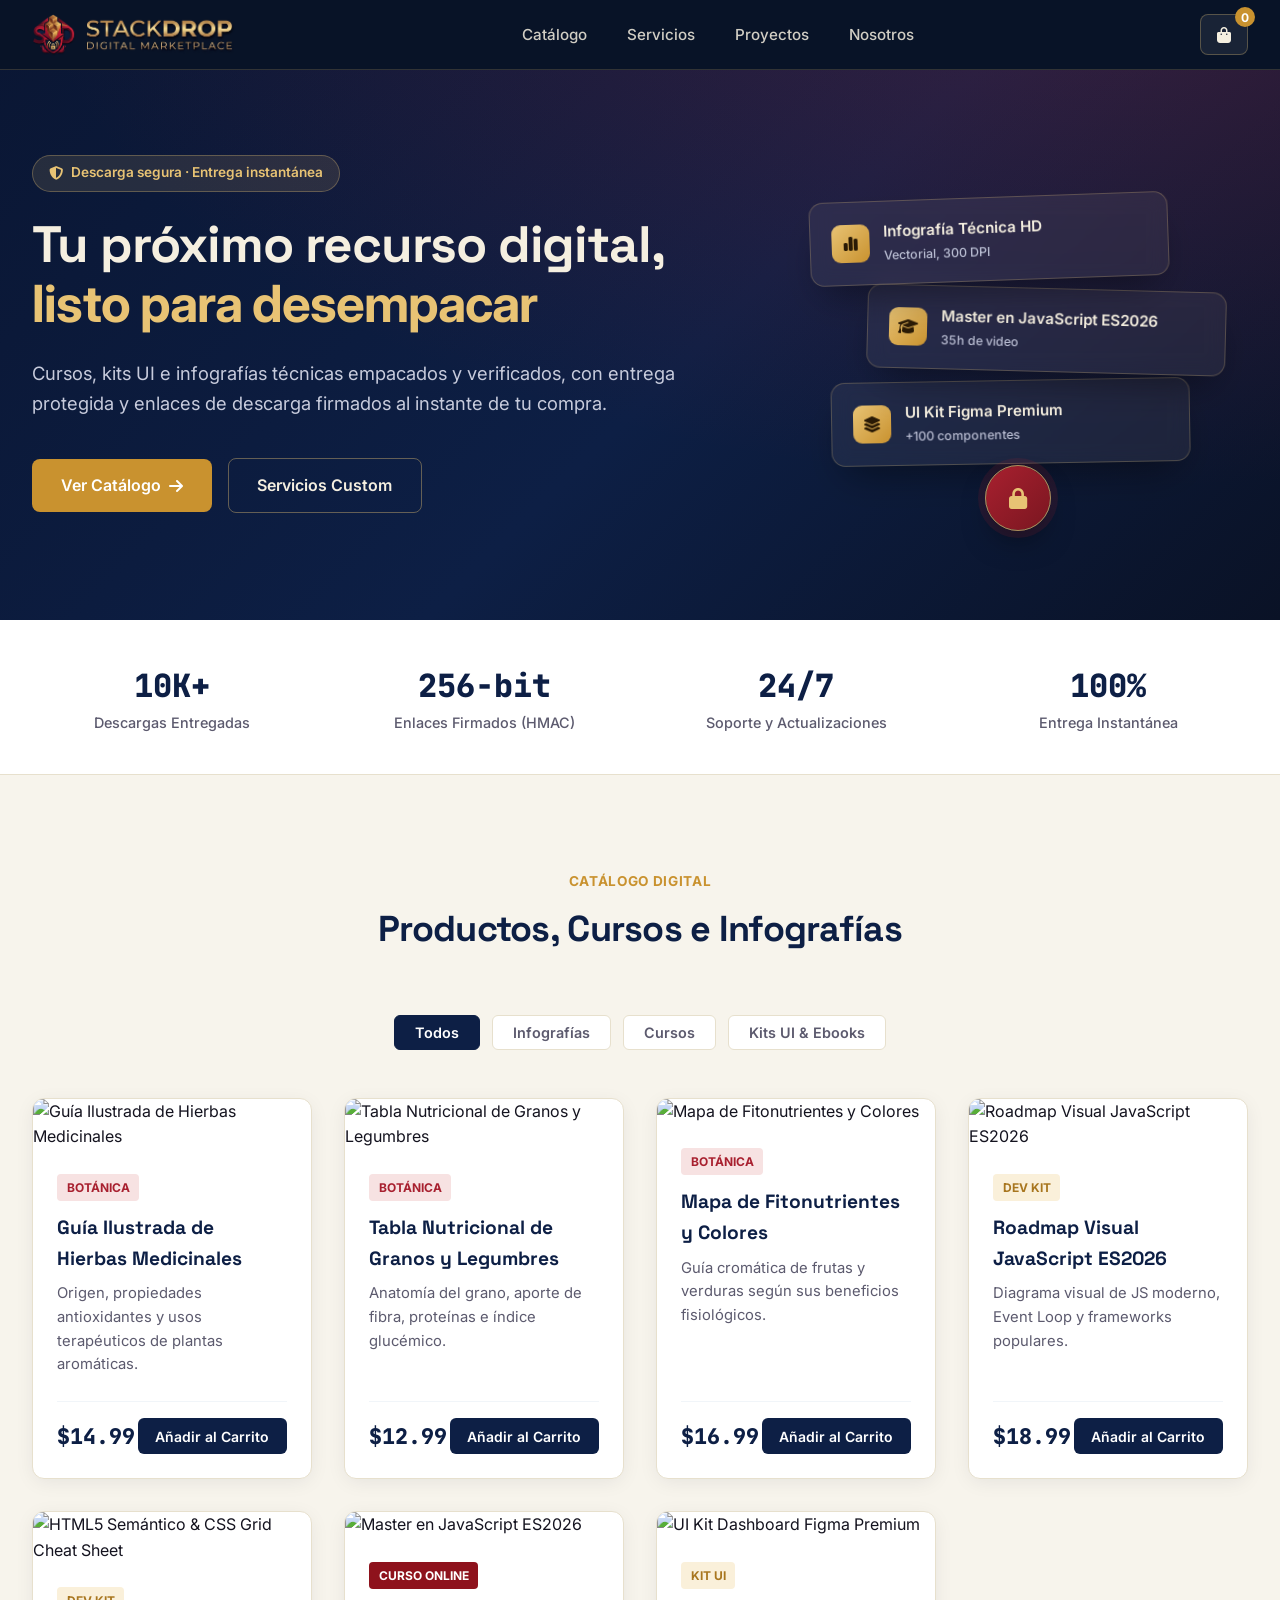
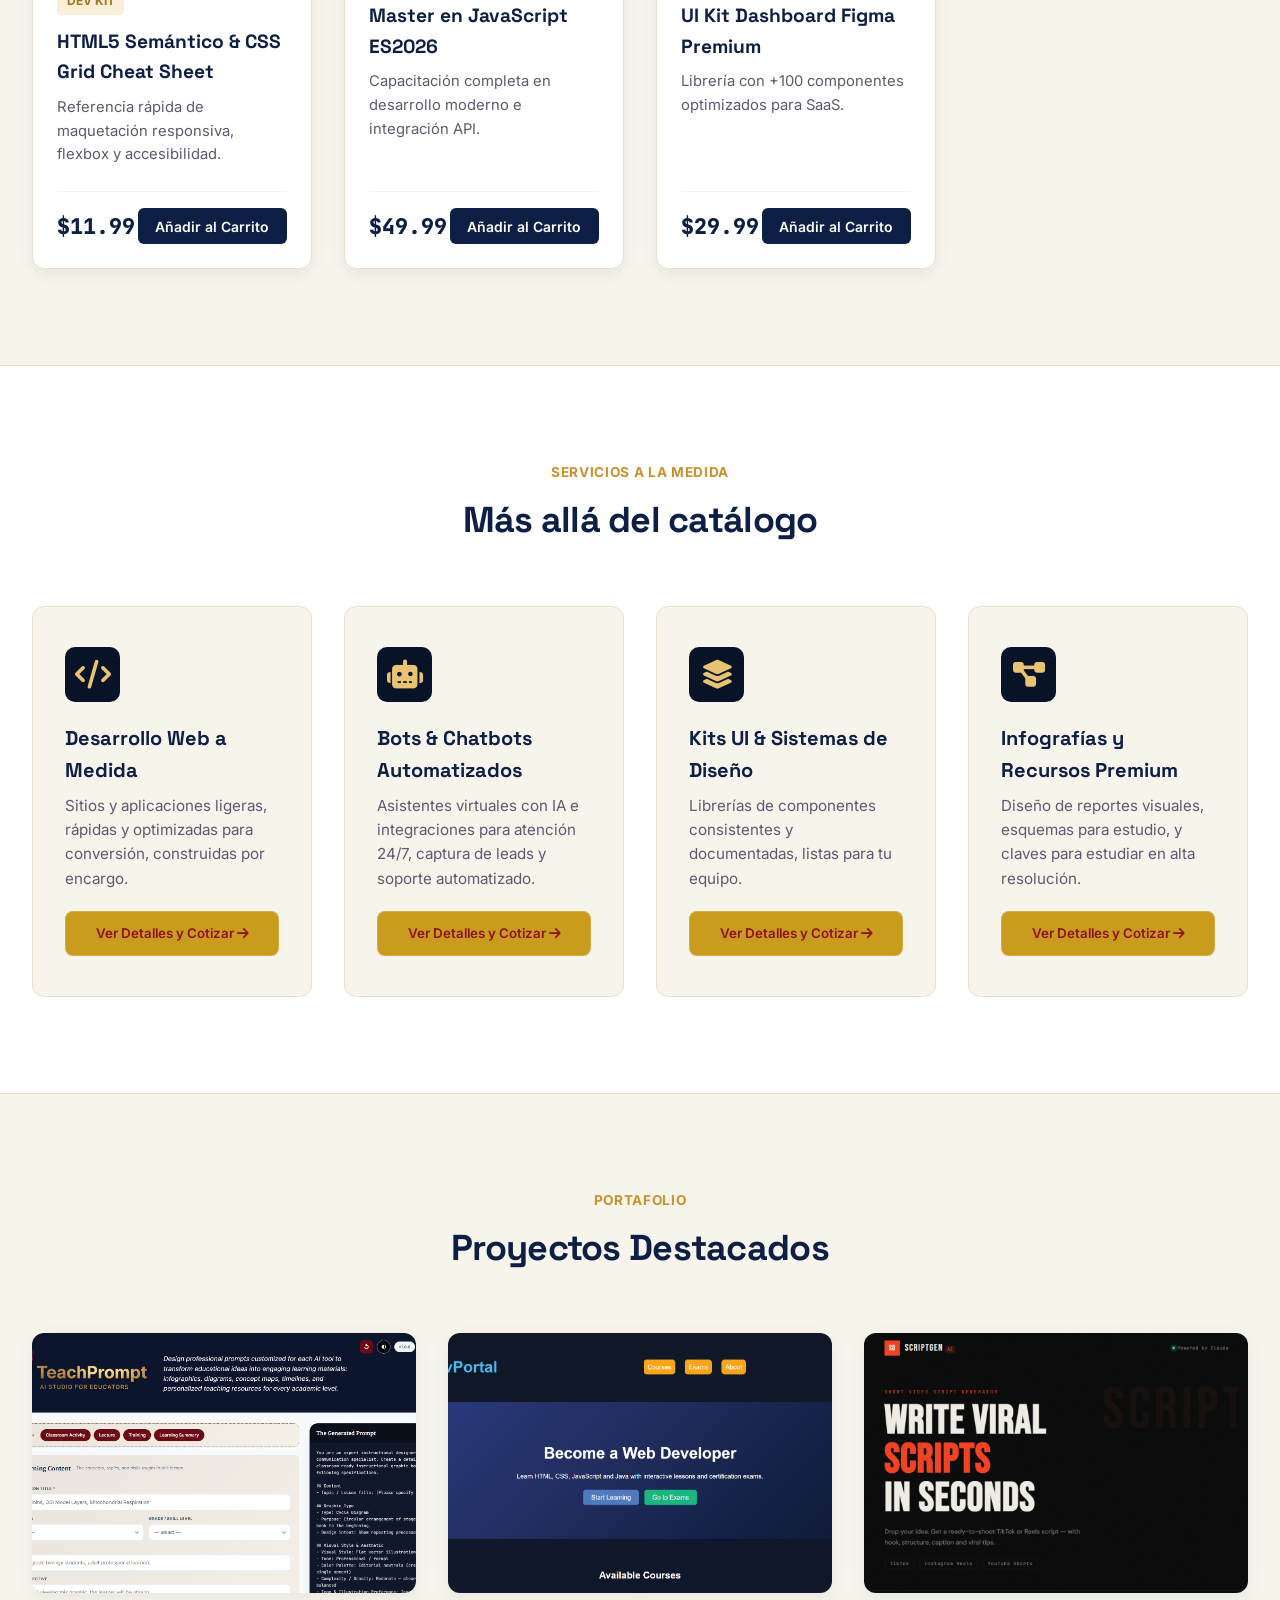
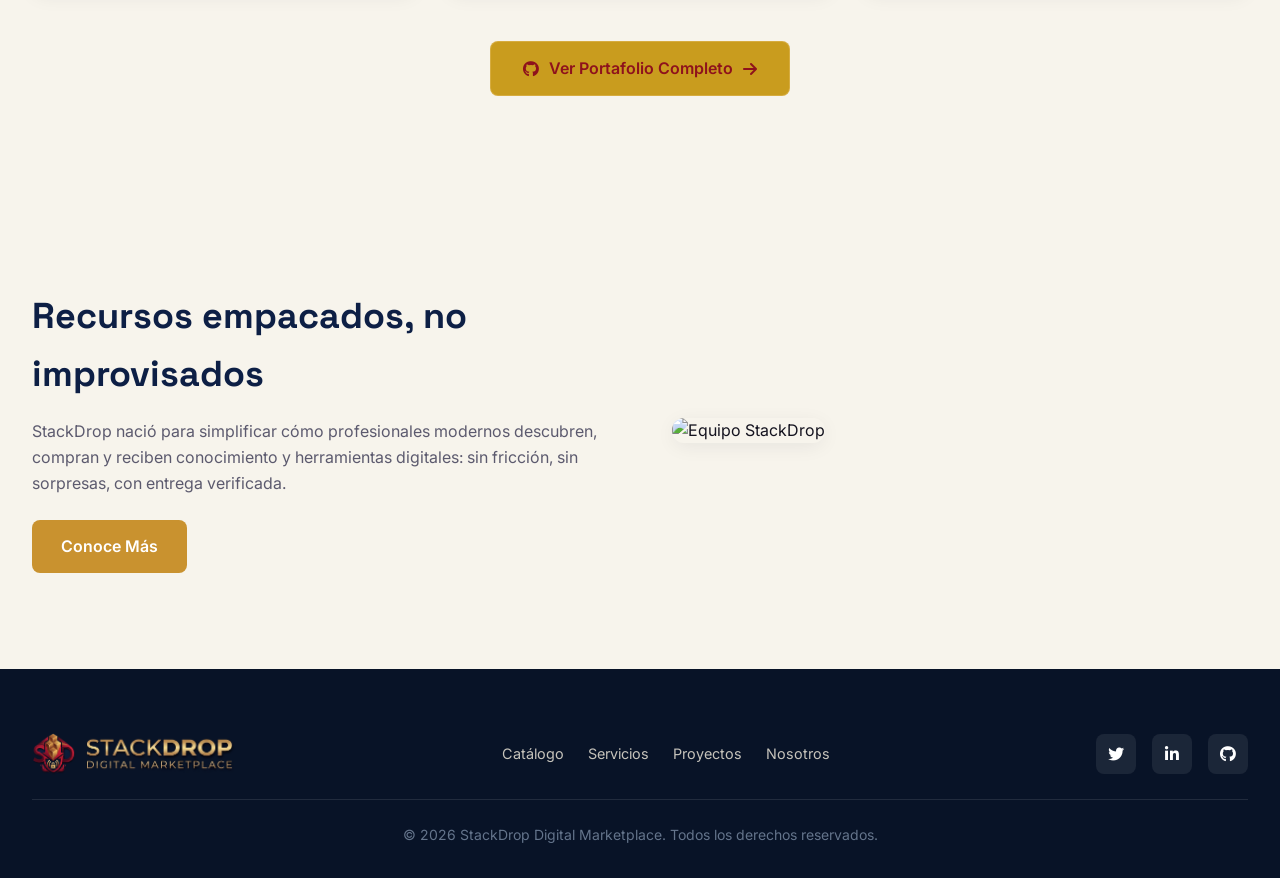
==== index.html @ b4cb1cd2 "Add files via upload" ====
<!DOCTYPE html>
<html lang="es">
<head>
    <meta charset="UTF-8">
    <meta name="viewport" content="width=device-width, initial-scale=1.0">
    <title>StackDrop | Marketplace Digital de Cursos, Kits e Infografías</title>
    <!-- Google Fonts & FontAwesome -->
    <link href="https://fonts.googleapis.com/css2?family=Space+Grotesk:wght@500;600;700&family=Inter:wght@300;400;500;600;700;800&family=JetBrains+Mono:wght@500;600;700&display=swap" rel="stylesheet">
    <link rel="stylesheet" href="https://cdnjs.cloudflare.com/ajax/libs/font-awesome/6.4.0/css/all.min.css">
    <style>
        :root {
            --bg-main: #f7f4ec;
            --bg-dark: #0a1633;
            --navy-deep: #0d1f45;
            --primary: #c9922f;
            --primary-hover: #a8761f;
            --gold-light: #e8c374;
            --accent: #a8202f;
            --accent-deep: #7a1620;
            --text-dark: #14131f;
            --text-muted: #5c5a6e;
            --text-light: #f5efe0;
            --border-color: #e7e0cd;
            --card-shadow: 0 4px 20px -2px rgba(10, 22, 51, 0.08);
            --card-shadow-hover: 0 12px 30px -4px rgba(201, 146, 47, 0.22);
            --font-display: 'Space Grotesk', sans-serif;
            --font-mono: 'JetBrains Mono', monospace;
        }

        * {
            margin: 0;
            padding: 0;
            box-sizing: border-box;
            font-family: 'Inter', sans-serif;
            scroll-behavior: smooth;
        }

        h1, h2, h3, .logo, .card-title, .modal-title {
            font-family: var(--font-display);
        }

        .price, .modal-price, .specs-table, .metric-number {
            font-family: var(--font-mono);
        }

        body {
            background-color: var(--bg-main);
            color: var(--text-dark);
            line-height: 1.6;
        }

        /* --- Header & Navigation --- */
        header {
            position: fixed;
            top: 0;
            width: 100%;
            z-index: 1000;
            background: #081327;
            backdrop-filter: blur(10px);
            border-bottom: 1px solid rgba(232, 195, 116, 0.18);
        }

        nav {
            max-width: 1280px;
            margin: 0 auto;
            display: flex;
            justify-content: space-between;
            align-items: center;
            padding: 0.85rem 2rem;
            position: relative;
        }

        .logo {
            display: flex;
            align-items: center;
            gap: 0.6rem;
            color: var(--text-light);
            font-weight: 700;
            font-size: 1.15rem;
        }

        .logo img {
            height: 42px;
            width: auto;
            display: block;
        }

        .nav-links {
            display: flex;
            gap: 2.5rem;
            list-style: none;
        }
            
        .nav-links a {
            color: var(--text-light);
            opacity: 0.85;
            text-decoration: none;
            font-weight: 500;
            font-size: 0.95rem;
            transition: all 0.2s;
        }

        .nav-links a:hover {
            color: var(--primary);
            opacity: 1;
        }

        .nav-actions {
            display: flex;
            align-items: center;
            gap: 1rem;
        }

        .nav-toggle {
            display: none;
            background: none;
            border: none;
            color: var(--text-light);
            font-size: 1.4rem;
            cursor: pointer;
            padding: 0.3rem 0.5rem;
        }

        .cart-icon-btn {
            position: relative;
            background: rgba(255, 255, 255, 0.07);
            border: 1px solid rgba(232, 195, 116, 0.3);
            color: var(--text-light);
            padding: 0.6rem 1rem;
            border-radius: 8px;
            cursor: pointer;
            font-size: 1rem;
            transition: all 0.2s;
        }

        .cart-icon-btn:hover {
            background: rgba(255, 255, 255, 0.14);
        }

        .cart-count {
            position: absolute;
            top: -8px;
            right: -8px;
            background: var(--primary);
            color: white;
            font-size: 0.75rem;
            font-weight: 700;
            border-radius: 50%;
            width: 20px;
            height: 20px;
            display: flex;
            align-items: center;
            justify-content: center;
        }

        /* --- Hero Section --- */
        .hero {
            background: radial-gradient(1100px 550px at 88% -10%, rgba(168, 32, 47, 0.28), transparent),
                        linear-gradient(135deg, #0a1633 0%, #0d1f45 55%, #0a1226 100%);
            color: var(--text-light);
            padding: 9rem 2rem 6rem;
            position: relative;
            overflow: hidden;
        }

        .hero-container {
            max-width: 1280px;
            margin: 0 auto;
            display: grid;
            grid-template-columns: 1.2fr 0.8fr;
            gap: 4rem;
            align-items: center;
        }

        .hero-badge {
            display: inline-flex;
            align-items: center;
            gap: 0.5rem;
            background: rgba(232, 195, 116, 0.12);
            border: 1px solid rgba(232, 195, 116, 0.3);
            color: var(--gold-light);
            padding: 0.4rem 1rem;
            border-radius: 50px;
            font-size: 0.85rem;
            font-weight: 600;
            margin-bottom: 1.5rem;
        }

        .hero h1 {
            font-family: var(--font-display);
            font-size: 3.2rem;
            font-weight: 700;
            line-height: 1.15;
            letter-spacing: -0.02em;
            margin-bottom: 1.5rem;
        }

        .hero h1 span {
            color: var(--gold-light);
        }

        .hero p {
            font-size: 1.15rem;
            color: #c7cbdc;
            margin-bottom: 2.5rem;
        }

        .hero-cta-group {
            display: flex;
            gap: 1rem;
            align-items: center;
            flex-wrap: wrap;
        }

        .btn-primary {
            background: var(--primary);
            color: white;
            padding: 0.85rem 1.8rem;
            border-radius: 8px;
            font-weight: 600;
            text-decoration: none;
            display: inline-flex;
            align-items: center;
            gap: 0.5rem;
            transition: background 0.2s, transform 0.2s;
            border: none;
            cursor: pointer;
        }

        .btn-primary:hover {
            background: var(--primary-hover);
            transform: translateY(-2px);
        }

        .btn-secondary {
            background: transparent;
            color: var(--text-light);
            border: 1px solid rgba(232, 195, 116, 0.4);
            padding: 0.85rem 1.8rem;
            border-radius: 8px;
            font-weight: 600;
            text-decoration: none;
            transition: all 0.2s;
        }

        .btn-secondary:hover {
            background: rgba(232, 195, 116, 0.08);
            border-color: rgba(232, 195, 116, 0.7);
        }

        .hero-preview-card {
            position: relative;
            height: 380px;
        }

        .stack-visual {
            position: relative;
            width: 100%;
            height: 100%;
        }

        .stack-layer {
            position: absolute;
            left: 50%;
            width: 78%;
            display: flex;
            align-items: center;
            gap: 0.9rem;
            padding: 1.1rem 1.3rem;
            border-radius: 14px;
            background: rgba(245, 239, 224, 0.06);
            border: 1px solid rgba(232, 195, 116, 0.25);
            backdrop-filter: blur(10px);
            box-shadow: 0 20px 40px -14px rgba(0, 0, 0, 0.45);
            color: var(--text-light);
            font-weight: 600;
            font-size: 0.95rem;
            animation: floatLayer 5s ease-in-out infinite;
        }

        .stack-layer i {
            width: 38px;
            height: 38px;
            flex-shrink: 0;
            border-radius: 9px;
            display: flex;
            align-items: center;
            justify-content: center;
            font-size: 1rem;
            background: linear-gradient(135deg, var(--gold-light), var(--primary));
            color: #2a1a05;
        }

        .stack-layer .stack-sub {
            display: block;
            font-weight: 500;
            font-size: 0.78rem;
            color: #b9bdd2;
            margin-top: 0.15rem;
        }

        .layer-1 { top: 14%;  transform: translateX(-58%) rotate(-2deg); z-index: 3; animation-delay: 0s; }
        .layer-2 { top: 38%;  transform: translateX(-42%) rotate(1.5deg); z-index: 2; animation-delay: 0.6s; }
        .layer-3 { top: 62%;  transform: translateX(-52%) rotate(-1deg); z-index: 1; animation-delay: 1.2s; }

        @keyframes floatLayer {
            0%, 100% { margin-top: 0; }
            50% { margin-top: -10px; }
        }

        .stack-lock {
            position: absolute;
            bottom: -6px;
            left: 50%;
            transform: translateX(-50%);
            width: 64px;
            height: 64px;
            border-radius: 50%;
            background: linear-gradient(135deg, var(--accent), var(--accent-deep));
            display: flex;
            align-items: center;
            justify-content: center;
            font-size: 1.3rem;
            color: var(--gold-light);
            box-shadow: 0 0 0 8px rgba(168, 32, 47, 0.14), 0 15px 30px -8px rgba(0,0,0,0.5);
            z-index: 4;
        }

        .stack-lock::before, .stack-lock::after {
            content: '';
            position: absolute;
            border: 1px solid rgba(232, 195, 116, 0.45);
            border-radius: 50%;
            animation: pulseRing 2.4s ease-out infinite;
        }

        .stack-lock::before { width: 100%; height: 100%; }
        .stack-lock::after { width: 100%; height: 100%; animation-delay: 1.2s; }

        @keyframes pulseRing {
            0% { transform: scale(1); opacity: 0.6; }
            100% { transform: scale(1.9); opacity: 0; }
        }

        /* --- Trust / Metric Bar --- */
        .trust-bar {
            background: #ffffff;
            border-bottom: 1px solid var(--border-color);
            padding: 2.5rem 2rem;
        }

        .trust-container {
            max-width: 1280px;
            margin: 0 auto;
            display: grid;
            grid-template-columns: repeat(4, 1fr);
            gap: 2rem;
            text-align: center;
        }

        .metric-number {
            font-size: 2rem;
            font-weight: 800;
            color: var(--navy-deep);
        }

        .metric-label {
            font-size: 0.9rem;
            color: var(--text-muted);
            font-weight: 500;
        }

        /* --- Main Content Sections --- */
        #tienda {
            background: var(--bg-main);
        }
        
        section {
            padding: 6rem 2rem;
            max-width: 1280px;
            margin: 0 auto;
        }

        .section-header {
            text-align: center;
            max-width: 700px;
            margin: 0 auto 3.5rem;
        }

        .section-tag {
            color: var(--primary);
            font-weight: 700;
            font-size: 0.85rem;
            text-transform: uppercase;
            letter-spacing: 0.05em;
            margin-bottom: 0.5rem;
            display: block;
        }

        .section-title {
            font-size: 2.25rem;
            font-weight: 800;
            color: var(--navy-deep);
            letter-spacing: -0.02em;
        }

        /* --- Filter Pills --- */
        .filter-buttons {
            display: flex;
            justify-content: center;
            gap: 0.75rem;
            margin-bottom: 3rem;
            flex-wrap: wrap;
        }

        .filter-btn {
            background: #ffffff;
            border: 1px solid var(--border-color);
            color: var(--text-muted);
            padding: 0.5rem 1.25rem;
            border-radius: 6px;
            cursor: pointer;
            font-weight: 600;
            font-size: 0.9rem;
            transition: all 0.2s;
        }

        .filter-btn.active, .filter-btn:hover {
            background: var(--navy-deep);
            color: white;
            border-color: var(--navy-deep);
        }

        /* --- Product Grid --- */
        .products-grid {
            display: grid;
            grid-template-columns: repeat(auto-fit, minmax(280px, 1fr));
            gap: 2rem;
        }

        .card {
            background: #ffffff;
            border: 1px solid var(--border-color);
            border-radius: 12px;
            overflow: hidden;
            box-shadow: var(--card-shadow);
            transition: all 0.3s ease;
            display: flex;
            flex-direction: column;
        }

        .card:hover {
            transform: translateY(-4px);
            box-shadow: var(--card-shadow-hover);
            border-color: #cbd5e1;
        }

        .card-img-wrapper {
            position: relative;
            cursor: pointer;
            overflow: hidden;
        }

        .card-img {
            width: 100%;
            height: 200px;
            object-fit: cover;
            transition: transform 0.3s ease;
        }

        .card-img-wrapper:hover .card-img {
            transform: scale(1.05);
        }

        .card-img-overlay {
            position: absolute;
            inset: 0;
            background: rgba(11, 19, 43, 0.4);
            display: flex;
            align-items: center;
            justify-content: center;
            opacity: 0;
            transition: opacity 0.2s ease;
            color: white;
            font-weight: 600;
            font-size: 0.9rem;
            gap: 0.5rem;
        }

        .card-img-wrapper:hover .card-img-overlay {
            opacity: 1;
        }

        .card-body {
            padding: 1.5rem;
            display: flex;
            flex-direction: column;
            flex-grow: 1;
        }

        .card-tag {
            align-self: flex-start;
            padding: 0.25rem 0.6rem;
            border-radius: 4px;
            font-size: 0.75rem;
            font-weight: 700;
            text-transform: uppercase;
            margin-bottom: 0.75rem;
            background: #faf0da;
            color: var(--primary-hover);
        }

        .card-tag.tag-nutriatlas {
            background: #f7e2e2;
            color: var(--accent);
        }

        .card-title {
            font-size: 1.2rem;
            font-weight: 700;
            color: var(--navy-deep);
            margin-bottom: 0.5rem;
            cursor: pointer;
        }

        .card-title:hover {
            color: var(--primary);
        }

        .card-desc {
            color: var(--text-muted);
            font-size: 0.925rem;
            margin-bottom: 1.5rem;
            flex-grow: 1;
        }

        .card-footer {
            display: flex;
            justify-content: space-between;
            align-items: center;
            padding-top: 1rem;
            border-top: 1px solid #f1f5f9;
        }
		
		/* Badge personalizado para Desarrollo Web */
		.card-tag.tag-dev,
		.modal-badge.tag-dev {
			background-color: #8e121c !important;
			color: #ffffff !important;
		}

        .price {
            font-size: 1.35rem;
            font-weight: 800;
            color: var(--navy-deep);
        }

        .btn-buy {
            background: var(--navy-deep);
            color: white;
            border: none;
            padding: 0.6rem 1.1rem;
            border-radius: 6px;
            cursor: pointer;
            font-weight: 600;
            font-size: 0.875rem;
            transition: background 0.2s;
        }

        .btn-buy:hover {
            background: var(--primary);
        }

        /* --- PRODUCT MODAL --- */
        .product-modal-backdrop {
            position: fixed;
            inset: 0;
            background: rgba(15, 23, 42, 0.75);
            backdrop-filter: blur(4px);
            z-index: 3000;
            display: none;
            align-items: center;
            justify-content: center;
            padding: 1.5rem;
        }

        .product-modal-backdrop.active {
            display: flex;
        }

        .product-modal {
            background: #ffffff;
            width: 100%;
            max-width: 1050px;
            max-height: 90vh;
            border-radius: 16px;
            overflow-y: auto;
            position: relative;
            box-shadow: 0 25px 50px -12px rgba(0, 0, 0, 0.25);
            display: grid;
            grid-template-columns: 1fr 1fr;
            gap: 2.5rem;
            padding: 2.5rem;
        }

        .modal-close-btn {
            position: absolute;
            top: 1.25rem;
            right: 1.25rem;
            background: #f1f5f9;
            border: none;
            width: 38px;
            height: 38px;
            border-radius: 50%;
            cursor: pointer;
            font-size: 1.2rem;
            color: var(--text-muted);
            display: flex;
            align-items: center;
            justify-content: center;
            transition: all 0.2s;
            z-index: 10;
        }

        .modal-close-btn:hover {
            background: #e2e8f0;
            color: var(--text-dark);
        }

        .modal-gallery {
            display: flex;
            flex-direction: column;
            gap: 1rem;
        }

        .main-image-container {
            width: 100%;
            height: 340px;
            border-radius: 12px;
            overflow: hidden;
            border: 1px solid var(--border-color);
            background: #f8fafc;
        }

        .main-image-container img {
            width: 100%;
            height: 100%;
            object-fit: cover;
        }

        .thumbnail-list {
            display: flex;
            gap: 0.75rem;
            overflow-x: auto;
            padding-bottom: 0.5rem;
        }

        .thumbnail-item {
            width: 75px;
            height: 75px;
            border-radius: 8px;
            overflow: hidden;
            border: 2px solid var(--border-color);
            cursor: pointer;
            flex-shrink: 0;
            opacity: 0.7;
            transition: all 0.2s;
        }

        .thumbnail-item.active, .thumbnail-item:hover {
            border-color: var(--primary);
            opacity: 1;
        }

        .thumbnail-item img {
            width: 100%;
            height: 100%;
            object-fit: cover;
        }

        .modal-info {
            display: flex;
            flex-direction: column;
        }

        .modal-badge {
            align-self: flex-start;
            padding: 0.25rem 0.6rem;
            border-radius: 4px;
            font-size: 0.75rem;
            font-weight: 700;
            text-transform: uppercase;
            background: #ecfdf5;
            color: var(--primary);
            margin-bottom: 0.75rem;
        }

        .modal-badge.tag-nutriatlas {
            background: #ecfeff;
            color: #0891b2;
        }

        .modal-title {
            font-size: 1.75rem;
            font-weight: 800;
            color: var(--navy-deep);
            line-height: 1.25;
            margin-bottom: 0.5rem;
        }

        .modal-price-row {
            display: flex;
            align-items: baseline;
            gap: 1rem;
            margin-bottom: 1.25rem;
            padding-bottom: 1rem;
            border-bottom: 1px solid var(--border-color);
        }

        .modal-price {
            font-size: 2rem;
            font-weight: 800;
            color: var(--navy-deep);
        }

        .modal-guarantee {
            font-size: 0.85rem;
            color: #16a34a;
            font-weight: 600;
            display: flex;
            align-items: center;
            gap: 0.3rem;
        }
		
		/* --- Visual Previews en Modal de Servicios --- */
		.service-preview-container {
			margin: 1rem 0 1.25rem;
			border-radius: 10px;
			overflow: hidden;
			border: 1px solid var(--border-color);
			background: #081327;
			color: #ffffff;
		}

		.service-preview-card {
			padding: 1rem;
			font-size: 0.85rem;
		}

		.mock-browser-bar {
			display: flex;
			align-items: center;
			gap: 0.4rem;
			background: rgba(255, 255, 255, 0.08);
			padding: 0.4rem 0.75rem;
			border-radius: 6px;
			margin-bottom: 0.75rem;
		}

		.mock-browser-bar .dot {
			width: 8px;
			height: 8px;
			border-radius: 50%;
		}

		.mock-browser-bar .red { background: #ef4444; }
		.mock-browser-bar .yellow { background: #f59e0b; }
		.mock-browser-bar .green { background: #10b981; }

		.mock-url {
			margin-left: 0.5rem;
			font-family: var(--font-mono);
			font-size: 0.75rem;
			color: rgba(255, 255, 255, 0.6);
		}

		.mock-metrics {
			display: flex;
			gap: 0.5rem;
			flex-wrap: wrap;
			margin-bottom: 0.75rem;
		}

		.metric-chip {
			background: rgba(16, 185, 129, 0.15);
			border: 1px solid rgba(16, 185, 129, 0.4);
			color: #34d399;
			padding: 0.25rem 0.6rem;
			border-radius: 20px;
			font-size: 0.75rem;
			font-weight: 600;
		}

		.mock-tech-stack {
			display: flex;
			gap: 0.4rem;
		}

		.mock-tech-stack span {
			background: rgba(255, 255, 255, 0.1);
			padding: 0.2rem 0.5rem;
			border-radius: 4px;
			font-family: var(--font-mono);
			font-size: 0.72rem;
		}

		/* Estilos de preview para Chatbot, UI e Infografía */
		.mock-chat-window { 
			display: flex; 
			flex-direction: column; 
			gap: 0.5rem; 
		}
		
		.chat-bubble { 
			padding: 0.4rem 0.75rem; 
			border-radius: 8px; 
			font-size: 0.8rem; 
			max-width: 85%; 
		}
		
		.chat-bubble.bot { 
			background: rgba(232, 195, 116, 0.2); 
			color: var(--gold-light); 
			align-self: flex-start; 
		}
		
		.chat-bubble.user { 
			background: var(--primary); 
			color: #fff; 
			align-self: flex-end; 
		}

		.mock-ui-kit { 
			display: flex; 
			justify-content: space-between; 
			align-items: center; 
		}
		
		.ui-color-swatch span { 
			display: inline-block; 
			width: 22px; 
			height: 22px; 
			border-radius: 50%; 
			margin-right: 4px; 
		}
		
		.btn-demo-primary { 
			background: var(--primary); 
			color: white; 
			border: none; 
			padding: 0.3rem 0.75rem; 
			border-radius: 4px; 
			font-size: 0.75rem; 
		}
		
		.btn-demo-sec { 
			background: transparent; 
			border: 1px solid #fff; 
			color: white; 
			padding: 0.3rem 0.75rem; 
			border-radius: 4px; 
			font-size: 0.75rem; 
		}

		.mock-vector-preview { 
			text-align: center; 
			padding: 0.5rem; 
			color: var(--gold-light); 
			font-weight: 600; 
		}

        .specs-title {
            font-size: 1rem;
            font-weight: 700;
            color: var(--navy-deep);
            margin-bottom: 0.75rem;
            display: flex;
            align-items: center;
            gap: 0.5rem;
        }

        .specs-table {
            width: 100%;
            border-collapse: collapse;
            margin-bottom: 1.5rem;
            font-size: 0.875rem;
        }

        .specs-table tr {
            border-bottom: 1px solid #f1f5f9;
        }

        .specs-table tr:nth-child(even) {
            background-color: #f8fafc;
        }

        .specs-table td {
            padding: 0.6rem 0.75rem;
        }

        .specs-table td.spec-label {
            font-weight: 600;
            color: var(--text-muted);
            width: 40%;
        }

        .specs-table td.spec-value {
            color: var(--text-dark);
            font-weight: 500;
        }

        .modal-features {
            margin-bottom: 1.5rem;
        }

        .modal-features h4 {
            font-size: 0.95rem;
            font-weight: 700;
            color: var(--navy-deep);
            margin-bottom: 0.5rem;
        }

        .modal-features ul {
            padding-left: 1.2rem;
            font-size: 0.875rem;
            color: var(--text-muted);
        }

        .modal-features li {
            margin-bottom: 0.35rem;
        }

        .modal-actions {
            margin-top: auto;
            display: flex;
            gap: 1rem;
        }
		
		
		/* --- Mockup de Infografía Técnica HD --- */
		.mock-infographic {
			background: #0f172a;
			border-radius: 10px;
			padding: 1.2rem;
			color: #e2e8f0;
			font-size: 0.82rem;
		}

		.info-header {
			display: flex;
			justify-content: space-between;
			align-items: center;
			border-bottom: 1px solid rgba(255, 255, 255, 0.15);
			padding-bottom: 0.6rem;
			margin-bottom: 0.85rem;
		}

		.info-logo {
			font-weight: 800;
			color: #f97316;
			display: flex;
			align-items: center;
			gap: 0.5rem;
			font-size: 0.95rem;
		}

		.info-badge-hd {
			background: rgba(249, 115, 22, 0.15);
			border: 1px solid rgba(249, 115, 22, 0.4);
			color: #fb923c;
			padding: 0.2rem 0.6rem;
			border-radius: 4px;
			font-size: 0.75rem;
			font-weight: 700;
		}

		.info-grid {
			display: grid;
			grid-template-columns: 1fr 1fr;
			gap: 0.8rem;
			margin-bottom: 0.85rem;
		}

		.info-box {
			background: rgba(255, 255, 255, 0.04);
			border: 1px solid rgba(255, 255, 255, 0.1);
			border-radius: 8px;
			padding: 0.75rem;
		}

		.info-box-title {
			font-weight: 700;
			color: var(--gold-light);
			margin-bottom: 0.6rem;
			font-size: 0.78rem;
			display: flex;
			align-items: center;
			gap: 0.4rem;
		}

		.info-flow-step {
			display: flex;
			align-items: center;
			justify-content: space-between;
			background: rgba(0, 0, 0, 0.25);
			padding: 0.5rem;
			border-radius: 6px;
			font-size: 0.75rem;
			color: #cbd5e1;
		}

		.code-vs-output {
			display: grid;
			grid-template-columns: 1fr 1fr;
			gap: 0.5rem;
		}

		.mini-code {
			background: #020617;
			border: 1px solid rgba(255, 255, 255, 0.1);
			padding: 0.4rem;
			border-radius: 4px;
			font-family: var(--font-mono);
			font-size: 0.68rem;
			color: #38bdf8;
		}

		.mini-output {
			background: #ffffff;
			color: #0f172a;
			padding: 0.4rem;
			border-radius: 4px;
			font-size: 0.7rem;
			display: flex;
			flex-direction: column;
			gap: 0.3rem;
		}

		.mini-img-placeholder {
			height: 24px;
			background: #cbd5e1;
			border-radius: 2px;
		}

		.info-footer {
			display: flex;
			justify-content: space-between;
			align-items: center;
			border-top: 1px solid rgba(255, 255, 255, 0.15);
			padding-top: 0.6rem;
			font-size: 0.75rem;
			color: #94a3b8;
		}

		@media (max-width: 600px) {
			.info-grid { grid-template-columns: 1fr; }
		}


        /* --- Services Section --- */
        .services-bg {
            background: #ffffff;
            border-top: 1px solid var(--border-color);
            border-bottom: 1px solid var(--border-color);
        }

        .services-grid {
            display: grid;
            grid-template-columns: repeat(auto-fit, minmax(280px, 1fr));
            gap: 2rem;
        }

        .service-card {
            background: var(--bg-main);
            padding: 2.5rem 2rem;
            border-radius: 12px;
            border: 1px solid var(--border-color);
            transition: transform 0.2s;
        }

        .service-card:hover {
            transform: translateY(-3px);
        }

        .service-icon {
            font-size: 1.8rem;
            color: var(--gold-light);
            background: #081327;
            width: 55px;
            height: 55px;
            border-radius: 10px;
            display: flex;
            align-items: center;
            justify-content: center;
            margin-bottom: 1.25rem;
        }

        .service-card h3 {
            font-size: 1.25rem;
            color: var(--navy-deep);
            margin-bottom: 0.5rem;
        }
		
		.service-card button{
			color: #8e121c;
			background: #c99c1e;
		}

        .service-card p {
            color: var(--text-muted);
            font-size: 0.95rem;
        }

        /* --- Portfolio Section --- */
        .portfolio-grid {
            display: grid;
            grid-template-columns: repeat(auto-fit, minmax(280px, 1fr));
            gap: 2rem;
        }

        .portfolio-item {
            position: relative;
            border-radius: 12px;
            overflow: hidden;
            height: 260px;
            box-shadow: var(--card-shadow);
        }

        .portfolio-item img {
            width: 100%;
            height: 100%;
            object-fit: cover;
            transition: transform 0.4s ease;
        }

        .portfolio-overlay {
            position: absolute;
            inset: 0;
            background: rgba(11, 19, 43, 0.9);
            color: white;
            display: flex;
            flex-direction: column;
            justify-content: center;
            align-items: center;
            padding: 1.5rem;
            opacity: 0;
            transition: opacity 0.3s;
            text-align: center;
        }

        .portfolio-item:hover img {
            transform: scale(1.05);
        }

        .portfolio-item:hover .portfolio-overlay {
            opacity: 1;
        }
		

        /* --- About Section --- */
        .about-container {
            display: grid;
            grid-template-columns: 1fr 1fr;
            gap: 4rem;
            align-items: center;
        }

        .about-text h2 {
            font-size: 2.25rem;
            font-weight: 800;
            color: var(--navy-deep);
            margin-bottom: 1rem;
        }

        .about-text p {
            color: var(--text-muted);
            margin-bottom: 1.5rem;
        }

        /* --- Cart Modal & Item Cards --- */
        .cart-modal {
            position: fixed;
            top: 0;
            right: -100%;
            width: 420px;
            max-width: 100%;
            height: 100%;
            background: #ffffff;
            box-shadow: -10px 0 30px rgba(0, 0, 0, 0.15);
            z-index: 2000;
            transition: right 0.3s ease;
            padding: 2rem;
            display: flex;
            flex-direction: column;
        }

        .cart-modal.open {
            right: 0;
        }

        .cart-header {
            display: flex;
            justify-content: space-between;
            align-items: center;
            padding-bottom: 1rem;
            border-bottom: 1px solid var(--border-color);
        }

        .cart-items {
            flex-grow: 1;
            overflow-y: auto;
            padding: 1rem 0;
        }

        /* ESTILOS DE ELEMENTOS DEL CARRITO CON IMAGEN Y DESCRIPCIÓN */
        .cart-item {
            display: flex;
            align-items: center;
            gap: 0.85rem;
            padding: 0.85rem 0;
            border-bottom: 1px solid #f1f5f9;
        }

        .cart-item-img {
            width: 60px;
            height: 60px;
            object-fit: cover;
            border-radius: 8px;
            flex-shrink: 0;
            border: 1px solid var(--border-color);
        }

        .cart-item-info {
            flex-grow: 1;
            display: flex;
            flex-direction: column;
            gap: 0.2rem;
            min-width: 0;
        }

        .cart-item-title {
            font-size: 0.9rem;
            font-weight: 700;
            color: var(--navy-deep);
            line-height: 1.25;
            margin: 0;
        }

        .cart-item-desc {
            font-size: 0.78rem;
            color: var(--text-muted);
            line-height: 1.25;
            margin: 0;
            display: -webkit-box;
            -webkit-line-clamp: 2;
            -webkit-box-orient: vertical;
            overflow: hidden;
        }

        .cart-item-price {
            font-family: var(--font-mono);
            font-size: 0.88rem;
            font-weight: 700;
            color: var(--primary-hover);
        }

        .cart-item-delete {
            background: none;
            border: none;
            color: #ef4444;
            cursor: pointer;
            font-size: 1rem;
            padding: 0.4rem;
            flex-shrink: 0;
            transition: color 0.2s;
        }

        .cart-item-delete:hover {
            color: #b91c1c;
        }

        .cart-total-container {
            padding-top: 1rem;
            border-top: 2px solid var(--border-color);
        }

        /* --- Stepper & Checkout Styles --- */
        .btn-back {
            background: transparent;
            border: none;
            color: var(--text-muted);
            font-weight: 600;
            cursor: pointer;
            display: inline-flex;
            align-items: center;
            gap: 0.5rem;
            padding: 0.2rem 0 0.8rem;
            font-size: 0.875rem;
            transition: color 0.2s;
        }

        .btn-back:hover {
            color: var(--navy-deep);
        }

        .form-group {
            display: flex;
            flex-direction: column;
            gap: 0.35rem;
        }

        .form-group label {
            font-size: 0.8rem;
            font-weight: 700;
            color: var(--navy-deep);
            text-transform: uppercase;
            letter-spacing: 0.03em;
        }

        .form-input {
            width: 100%;
            padding: 0.65rem 0.85rem;
            border: 1px solid var(--border-color);
            border-radius: 8px;
            font-size: 0.9rem;
            outline: none;
            transition: border-color 0.2s, box-shadow 0.2s;
            background: #faf8f5;
        }

        .form-input:focus {
            border-color: var(--primary);
            box-shadow: 0 0 0 3px rgba(201, 146, 47, 0.15);
            background: #ffffff;
        }

        .input-icon-wrapper {
            position: relative;
        }

        .input-icon {
            position: absolute;
            right: 0.85rem;
            top: 50%;
            transform: translateY(-50%);
            color: var(--text-muted);
            font-size: 1rem;
        }

        .checkout-summary {
            display: flex;
            justify-content: space-between;
            align-items: center;
            padding: 0.85rem 1rem;
            background: #f1f5f9;
            border-radius: 8px;
            border: 1px solid var(--border-color);
            font-size: 0.95rem;
            margin-top: 0.5rem;
        }

        .checkout-summary strong {
            font-family: var(--font-mono);
            font-size: 1.15rem;
            color: var(--navy-deep);
        }

        /* --- Footer --- */
        footer {
            background: #081327;
            color: var(--text-light);
            padding: 4rem 2rem 2rem;
        }

        .footer-container {
            max-width: 1280px;
            margin: 0 auto;
            display: flex;
            justify-content: space-between;
            align-items: center;
            padding-bottom: 1.5rem;
            border-bottom: 1px solid rgba(255, 255, 255, 0.1);
            flex-wrap: wrap;
            gap: 2rem;
        }

        .footer-links ul {
            display: flex;
            gap: 1.5rem;
            list-style: none;
            flex-wrap: wrap;
        }

        .footer-links a {
            color: var(--text-light);
            text-decoration: none;
            opacity: 0.8;
            font-size: 0.9rem;
            transition: opacity 0.2s;
        }

        .footer-links a:hover {
            opacity: 1;
            color: var(--primary);
        }

        .social-links {
            display: flex;
            gap: 1rem;
        }

        .social-icon {
            width: 40px;
            height: 40px;
            border-radius: 8px;
            background: rgba(255, 255, 255, 0.08);
            display: flex;
            align-items: center;
            justify-content: center;
            color: white;
            text-decoration: none;
            transition: background 0.2s;
        }

        .social-icon:hover {
            background: var(--primary);
        }

        .copyright {
            text-align: center;
            color: #64748b;
            font-size: 0.875rem;
            margin-top: 1.5rem;
        }

        /* --- Toast Notifications --- */
        .toast-stack {
            position: fixed;
            bottom: 1.5rem;
            left: 50%;
            transform: translateX(-50%);
            z-index: 4000;
            display: flex;
            flex-direction: column;
            gap: 0.6rem;
            align-items: center;
            pointer-events: none;
        }

        .toast {
            display: flex;
            align-items: center;
            gap: 0.7rem;
            background: var(--navy-deep);
            color: var(--text-light);
            padding: 0.8rem 1.25rem;
            border-radius: 10px;
            font-weight: 600;
            font-size: 0.9rem;
            box-shadow: 0 15px 35px -8px rgba(0,0,0,0.35);
            border: 1px solid rgba(94, 234, 212, 0.25);
            opacity: 0;
            transform: translateY(14px);
            animation: toastIn 0.35s ease forwards, toastOut 0.35s ease forwards 2.6s;
        }

        .toast i {
            color: var(--accent);
        }

        @keyframes toastIn { to { opacity: 1; transform: translateY(0); } }
        @keyframes toastOut { to { opacity: 0; transform: translateY(-10px); } }

        .btn-buy.added {
            background: var(--accent);
            color: #ffffff;
        }

        .cart-icon-btn.bump { animation: bump 0.4s ease; }
        @keyframes bump { 30% { transform: scale(1.18); } 100% { transform: scale(1); } }

        .reveal {
            opacity: 0;
            transform: translateY(24px);
            transition: opacity 0.6s ease, transform 0.6s ease;
        }

        .reveal.is-visible {
            opacity: 1;
            transform: translateY(0);
        }

        @media (max-width: 900px) {
            .hero-container, .about-container { grid-template-columns: 1fr; }
            .trust-container { grid-template-columns: repeat(2, 1fr); }
            
            .nav-toggle { display: block; }
            .nav-links {
                display: none;
                position: absolute;
                top: 100%;
                left: 0;
                width: 100%;
                background: #081327;
                flex-direction: column;
                padding: 1.5rem 2rem;
                gap: 1.2rem;
                border-bottom: 1px solid rgba(232, 195, 116, 0.18);
            }
            .nav-links.active { display: flex; }

            .cart-modal { width: 100%; }
            .product-modal { grid-template-columns: 1fr; padding: 1.5rem; gap: 1.5rem; }
            .main-image-container { height: 250px; }
            .hero h1 { font-size: 2.3rem; }
            .footer-container { flex-direction: column; align-items: flex-start; }
        }
    </style>
</head>
<body>

    <!-- Header Navigation -->
    <header>
        <nav>
            <div class="logo">
                <img src="image/logo1.png" alt="StackDrop">
				<img src="image/logo2.png" alt="StackDrop">
            </div>
            <ul class="nav-links" id="nav-links">
                <li><a href="#tienda" onclick="toggleMobileMenu()">Catálogo</a></li>
                <li><a href="#servicios" onclick="toggleMobileMenu()">Servicios</a></li>
                <li><a href="#portfolio" onclick="toggleMobileMenu()">Proyectos</a></li>
                <li><a href="#nosotros" onclick="toggleMobileMenu()">Nosotros</a></li>
            </ul>
            <div class="nav-actions">
                <button class="cart-icon-btn" onclick="toggleCart()" aria-label="Ver carrito">
                    <i class="fa-solid fa-bag-shopping"></i>
                    <span class="cart-count" id="cart-count">0</span>
                </button>
                <button class="nav-toggle" id="nav-toggle" onclick="toggleMobileMenu()" aria-label="Abrir menú">
                    <i class="fa-solid fa-bars"></i>
                </button>
            </div>
        </nav>
    </header>

    <!-- Hero Section -->
    <section class="hero">
        <div class="hero-container">
            <div>
                <div class="hero-badge">
                    <i class="fa-solid fa-shield-halved"></i> Descarga segura · Entrega instantánea
                </div>
                <h1>Tu próximo recurso digital, <span>listo para desempacar</span></h1>
                <p>Cursos, kits UI e infografías técnicas empacados y verificados, con entrega protegida y enlaces de descarga firmados al instante de tu compra.</p>
                <div class="hero-cta-group">
                    <a href="#tienda" class="btn-primary">Ver Catálogo <i class="fa-solid fa-arrow-right"></i></a>
                    <a href="#servicios" class="btn-secondary">Servicios Custom</a>
                </div>
            </div>
            <div class="hero-preview-card">
                <div class="stack-visual">
                    <div class="stack-layer layer-3"><i class="fa-solid fa-layer-group"></i><div><span>UI Kit Figma Premium</span><span class="stack-sub">+100 componentes</span></div></div>
                    <div class="stack-layer layer-2"><i class="fa-solid fa-graduation-cap"></i><div><span>Master en JavaScript ES2026</span><span class="stack-sub">35h de video</span></div></div>
                    <div class="stack-layer layer-1"><i class="fa-solid fa-chart-simple"></i><div><span>Infografía Técnica HD</span><span class="stack-sub">Vectorial, 300 DPI</span></div></div>
                    <div class="stack-lock"><i class="fa-solid fa-lock"></i></div>
                </div>
            </div>
        </div>
    </section>

    <!-- Metrics Bar -->
    <div class="trust-bar">
        <div class="trust-container">
            <div>
                <div class="metric-number">10K+</div>
                <div class="metric-label">Descargas Entregadas</div>
            </div>
            <div>
                <div class="metric-number">256-bit</div>
                <div class="metric-label">Enlaces Firmados (HMAC)</div>
            </div>
            <div>
                <div class="metric-number">24/7</div>
                <div class="metric-label">Soporte y Actualizaciones</div>
            </div>
            <div>
                <div class="metric-number">100%</div>
                <div class="metric-label">Entrega Instantánea</div>
            </div>
        </div>
    </div>

    <!-- Store Section -->
    <section id="tienda">
        <div class="section-header">
            <span class="section-tag">Catálogo Digital</span>
            <h2 class="section-title">Productos, Cursos e Infografías</h2>
        </div>

        <div class="filter-buttons">
            <button class="filter-btn active" onclick="filterProducts('all', event)">Todos</button>
            <button class="filter-btn" onclick="filterProducts('infografia', event)">Infografías</button>
            <button class="filter-btn" onclick="filterProducts('curso', event)">Cursos</button>
            <button class="filter-btn" onclick="filterProducts('recurso', event)">Kits UI & Ebooks</button>
        </div>

        <div class="products-grid" id="products-container"></div>
    </section>

    <!-- PRODUCT MODAL FICHA TÉCNICA -->
    <div class="product-modal-backdrop" id="product-modal-backdrop" onclick="closeProductModal(event)">
        <div class="product-modal" onclick="event.stopPropagation()">
            <button class="modal-close-btn" onclick="closeProductModalDirect()" aria-label="Cerrar modal">&times;</button>
            
            <div class="modal-gallery">
                <div class="main-image-container">
                    <img id="modal-main-img" src="" alt="Vista Previa">
                </div>
                <div class="thumbnail-list" id="modal-thumbnail-list"></div>
            </div>

            <div class="modal-info">
                <span class="modal-badge" id="modal-badge">CATEGORÍA</span>
                <h2 class="modal-title" id="modal-title">Título del Producto</h2>
                
                <div class="modal-price-row">
                    <span class="modal-price" id="modal-price">$0.00</span>
                    <span class="modal-guarantee"><i class="fa-solid fa-circle-check"></i> Descarga Inmediata & Licencia Comercial</span>
                </div>

                <div class="specs-title">
                    <i class="fa-solid fa-list-check"></i> Ficha Técnica de Especificaciones
                </div>

                <table class="specs-table" id="modal-specs-table"></table>

                <div class="modal-features" id="modal-features-container">
                    <h4>Lo que incluye este paquete:</h4>
                    <ul id="modal-features-list"></ul>
                </div>

                <div class="modal-actions">
                    <button class="btn-primary" style="flex: 1; justify-content: center;" id="modal-buy-btn">
                        <i class="fa-solid fa-cart-plus"></i> Agregar al Carrito
                    </button>
                </div>
            </div>
        </div>
    </div>

    <!-- Services Section -->
	<div class="services-bg">
		<section id="servicios">
			<div class="section-header">
				<span class="section-tag">Servicios a la Medida</span>
				<h2 class="section-title">Más allá del catálogo</h2>
			</div>
			<div class="services-grid">
				<div class="service-card">
					<div class="service-icon"><i class="fa-solid fa-code"></i></div>
					<h3>Desarrollo Web a Medida</h3>
					<p>Sitios y aplicaciones ligeras, rápidas y optimizadas para conversión, construidas por encargo.</p>
					<button class="btn-secondary" style="margin-top: 1.25rem; width: 100%; justify-content: center;" onclick="openServiceModal('dev')">
						Ver Detalles y Cotizar <i class="fa-solid fa-arrow-right"></i>
					</button>
				</div>
				<div class="service-card">
					<div class="service-icon"><i class="fa-solid fa-robot"></i></div>
					<h3>Bots & Chatbots Automatizados</h3>
					<p>Asistentes virtuales con IA e integraciones para atención 24/7, captura de leads y soporte automatizado.</p>
					<button class="btn-secondary" style="margin-top: 1.25rem; width: 100%; justify-content: center;" onclick="openServiceModal('bots')">
						Ver Detalles y Cotizar <i class="fa-solid fa-arrow-right"></i>
					</button>
				</div>
				<div class="service-card">
					<div class="service-icon"><i class="fa-solid fa-layer-group"></i></div>
					<h3>Kits UI & Sistemas de Diseño</h3>
					<p>Librerías de componentes consistentes y documentadas, listas para tu equipo.</p>
					<button class="btn-secondary" style="margin-top: 1.25rem; width: 100%; justify-content: center;" onclick="openServiceModal('ui')">
						Ver Detalles y Cotizar <i class="fa-solid fa-arrow-right"></i>
					</button>
				</div>
				<div class="service-card">
					<div class="service-icon"><i class="fa-solid fa-diagram-project"></i></div>
					<h3>Infografías y Recursos Premium</h3>
					<p>Diseño de reportes visuales, esquemas para estudio, y claves para estudiar en alta resolución.</p>
					<button class="btn-secondary" style="margin-top: 1.25rem; width: 100%; justify-content: center;" onclick="openServiceModal('info')">
						Ver Detalles y Cotizar <i class="fa-solid fa-arrow-right"></i>
					</button>
				</div>
			</div>
		</section>
	</div>

	<!-- SERVICE MODAL & QUOTE FORM -->
	<div class="product-modal-backdrop" id="service-modal-backdrop" onclick="closeServiceModal(event)">
		<div class="product-modal" onclick="event.stopPropagation()" style="grid-template-columns: 1fr; max-width: 650px;">
			<button class="modal-close-btn" onclick="closeServiceModalDirect()" aria-label="Cerrar modal">&times;</button>
			
			<div class="modal-info">
				<span class="modal-badge" id="service-badge">SERVICIO CUSTOM</span>
				<h2 class="modal-title" id="service-title">Título del Servicio</h2>
				<p id="service-description" style="color: var(--text-muted); margin-bottom: 1.5rem; font-size: 0.95rem;"></p>
				
				<!-- VISTA PREVIA VISUAL EN VIVO -->
				<div id="service-preview-slot" class="service-preview-container"></div>
			
				<div class="modal-features" style="margin-bottom: 1.5rem;">
					<h4>¿Qué incluye este servicio?</h4>
					<ul id="service-includes-list"></ul>
				</div>

				<hr style="border: none; border-top: 1px solid var(--border-color); margin-bottom: 1.5rem;">

				<h4 style="color: var(--navy-deep); margin-bottom: 1rem;"><i class="fa-paper-plane fa-solid"></i> Solicitar Presupuesto</h4>
				
				<form id="service-quote-form" onsubmit="submitServiceQuote(event)" style="display: flex; flex-direction: column; gap: 1rem;">
					<div class="form-group">
						<label for="quote-name">Nombre o Empresa</label>
						<input type="text" id="quote-name" required placeholder="Ej. Germán Ramírez" class="form-input">
					</div>

					<div class="form-group">
						<label for="quote-email">Correo Electrónico de Contacto</label>
						<input type="email" id="quote-email" required placeholder="correo@empresa.com" class="form-input">
					</div>

					<div class="form-group">
						<label for="quote-details">Detalles o alcance del proyecto</label>
						<textarea id="quote-details" required placeholder="Describe brevemente tus requerimientos, tiempos estimados o referencias..." class="form-input" rows="3" style="resize: vertical;"></textarea>
					</div>

					<button type="submit" class="btn-primary" id="btn-submit-quote" style="justify-content: center; margin-top: 0.5rem;">
						<i class="fa-solid fa-paper-plane"></i> Enviar Solicitud
					</button>
				</form>
			</div>
		</div>
	</div>


    <!-- Portfolio / Proyectos Destacados Section -->
	<section id="portfolio">
		<div class="section-header">
			<span class="section-tag">Portafolio</span>
			<h2 class="section-title">Proyectos Destacados</h2>
		</div>
		<div class="portfolio-grid">
			<!-- PROYECTO 1: TeachPrompt -->
			<div class="portfolio-item">
				<img src="image/teachprompt.png" alt="TeachPrompt AI Teaching Toolkit">
				<div class="portfolio-overlay">
					<h3>TeachPrompt AI Studio For Educators</h3>
					<p>Plataforma EdTech de generación de prompts académicos y recursos visuales para docentes.</p>
					<div style="margin-top: 1rem; display: flex; gap: 0.5rem; justify-content: center;">
						<a href="https://gleimbek.github.io/TeachPrompt/" target="_blank" class="btn-primary" style="padding: 0.4rem 0.8rem; font-size: 0.8rem;">
							Demo en vivo <i class="fa-solid fa-arrow-up-right-from-square"></i>
						</a>
					</div>
				</div>
			</div>

			<!-- PROYECTO 2: DevPortal -->
			<div class="portfolio-item">
				<img src="image/devportal.png" alt="DevPortal Learning Engine">
				<div class="portfolio-overlay">
					<h3>DevPortal Learning Platform</h3>
					<p>Portal educativo bilingüe (EN/ES) con certificación automática en PDF e integración SCORM.</p>
					<div style="margin-top: 1rem; display: flex; gap: 0.5rem; justify-content: center;">
						<a href="https://gleimbek.github.io/Devportal/" target="_blank" class="btn-primary" style="padding: 0.4rem 0.8rem; font-size: 0.8rem;">
							Ver Proyecto <i class="fa-solid fa-arrow-up-right-from-square"></i>
						</a>
					</div>
				</div>
			</div>

			<!-- PROYECTO 3: ScriptGen AI -->
			<div class="portfolio-item">
				<img src="image/scriptgen.png" alt="ScriptGen AI Generator">
				<div class="portfolio-overlay">
					<h3>ScriptGen AI</h3>
					<p>Generador inteligente de guiones virales para TikTok, Reels y Shorts impulsado por Claude API.</p>
					<div style="margin-top: 1rem; display: flex; gap: 0.5rem; justify-content: center;">
						<a href="https://scriptgen-ai-zeta.vercel.app" target="_blank" class="btn-primary" style="padding: 0.4rem 0.8rem; font-size: 0.8rem;">
							Demo en vivo <i class="fa-solid fa-arrow-up-right-from-square"></i>
						</a>
					</div>
				</div>
			</div>
		</div>
		
		<!-- BOTÓN AL PORTAFOLIO COMPLETO -->
		<div style="text-align: center; margin-top: 3rem;">
			<a href="https://github.com/gleimbek" target="_blank" class="btn-secondary" style="display: inline-flex; align-items: center; gap: 0.6rem; padding: 0.85rem 2rem; font-size: 1rem; color: #8e121c; background: #c99c1e;">
				<i class="fa-brands fa-github portafolio"></i> Ver Portafolio Completo <i class="fa-solid fa-arrow-right"></i>
			</a>
		</div>
		
	</section>

    <!-- About Section -->
    <section id="nosotros">
        <div class="about-container">
            <div class="about-text">
                <h2>Recursos empacados, no improvisados</h2>
                <p>StackDrop nació para simplificar cómo profesionales modernos descubren, compran y reciben conocimiento y herramientas digitales: sin fricción, sin sorpresas, con entrega verificada.</p>
                <a href="#servicios" class="btn-primary">Conoce Más</a>
            </div>
            <div>
                <img src="https://images.unsplash.com/photo-1522071820081-009f0129c71c?auto=format&fit=crop&w=600&q=80" alt="Equipo StackDrop" style="width: 100%; border-radius: 12px; box-shadow: var(--card-shadow);">
            </div>
        </div>
    </section>

    <!-- CART & CHECKOUT MODAL -->
    <div class="cart-modal" id="cart-modal">
        <div class="cart-header">
            <h3 id="cart-title">Tu Pedido</h3>
            <button onclick="toggleCart()" style="background:none; border:none; font-size: 1.5rem; cursor:pointer;" aria-label="Cerrar carrito">&times;</button>
        </div>

        <!-- PASO 1: LISTA DE PRODUCTOS -->
        <div id="cart-step-items" style="display: flex; flex-direction: column; flex-grow: 1;">
            <div class="cart-items" id="cart-items"></div>
            <div class="cart-total-container">
                <div style="display:flex; justify-content:space-between; font-weight:700; font-size: 1.2rem;">
                    <span>Total:</span>
                    <span>$<span id="cart-total">0.00</span></span>
                </div>
                <button class="btn-primary" style="width: 100%; margin-top: 1rem; justify-content: center;" onclick="goToCheckout()">
                    Proceder al Pago <i class="fa-solid fa-arrow-right"></i>
                </button>
            </div>
        </div>

        <!-- PASO 2: FORMULARIO CHECKOUT -->
        <div id="cart-step-checkout" style="display: none; flex-direction: column; flex-grow: 1;">
            <button class="btn-back" onclick="backToCart()">
                <i class="fa-solid fa-arrow-left"></i> Volver a la lista
            </button>
            
            <form id="checkout-form" onsubmit="processPayment(event)" style="display: flex; flex-direction: column; gap: 0.85rem; flex-grow: 1; margin-top: 0.5rem;">
                <div class="form-group">
                    <label for="buyer-name">Nombre completo</label>
                    <input type="text" id="buyer-name" required placeholder="Ej. Germán Ramírez" class="form-input">
                </div>

                <div class="form-group">
                    <label for="buyer-email">Correo para recibir descargas</label>
                    <input type="email" id="buyer-email" required placeholder="correo@ejemplo.com" class="form-input">
                </div>

                <div class="form-group">
                    <label for="card-number">Tarjeta de Crédito / Débito</label>
                    <div class="input-icon-wrapper">
                        <input type="text" id="card-number" required placeholder="4000 0000 0000 0000" maxlength="19" class="form-input">
                        <i class="fa-solid fa-credit-card input-icon"></i>
                    </div>
                </div>

                <div style="display: grid; grid-template-columns: 1fr 1fr; gap: 0.8rem;">
                    <div class="form-group">
                        <label for="card-exp">Exp. (MM/AA)</label>
                        <input type="text" id="card-exp" required placeholder="12/28" maxlength="5" class="form-input">
                    </div>
                    <div class="form-group">
                        <label for="card-cvc">CVC</label>
                        <input type="text" id="card-cvc" required placeholder="123" maxlength="4" class="form-input">
                    </div>
                </div>

                <div class="checkout-summary">
                    <span>Total a pagar:</span>
                    <strong id="checkout-total">$0.00</strong>
                </div>

                <button type="submit" class="btn-primary" id="btn-pay" style="width: 100%; justify-content: center; margin-top: auto;">
                    <i class="fa-solid fa-lock"></i> Pagar y Descargar
                </button>
            </form>
        </div>
    </div>

    <!-- Footer -->
    <footer>
        <div class="footer-container">
            <div class="logo">
                <img src="image/logo1.png" alt="StackDrop">
				<img src="image/logo2.png" alt="StackDrop">
            </div>
            <div class="footer-links">
                <ul>
                    <li><a href="#tienda">Catálogo</a></li>
                    <li><a href="#servicios">Servicios</a></li>
                    <li><a href="#portfolio">Proyectos</a></li>
                    <li><a href="#nosotros">Nosotros</a></li>
                </ul>
            </div>
            <div class="social-links">
                <a href="#" class="social-icon" aria-label="Twitter"><i class="fa-brands fa-twitter"></i></a>
                <a href="#" class="social-icon" aria-label="LinkedIn"><i class="fa-brands fa-linkedin-in"></i></a>
                <a href="#" class="social-icon" aria-label="GitHub"><i class="fa-brands fa-github"></i></a>
            </div>
        </div>
        <div class="copyright">&copy; 2026 StackDrop Digital Marketplace. Todos los derechos reservados.</div>
    </footer>

    <div class="toast-stack" id="toast-stack"></div>

    <!-- Logic -->
    <script>
        const products = [
            {
                id: 101,
                title: 'Guía Ilustrada de Hierbas Medicinales',
                category: 'infografia',
                price: 14.99,
                badge: 'Botánica',
                image: 'https://images.unsplash.com/photo-1515586000433-45406d8e6662?auto=format&fit=crop&w=800&q=80',
                gallery: [
                    'https://images.unsplash.com/photo-1515586000433-45406d8e6662?auto=format&fit=crop&w=800&q=80',
                    'https://images.unsplash.com/photo-1540420773420-3366772f4999?auto=format&fit=crop&w=800&q=80',
                    'https://images.unsplash.com/photo-1466637574441-749b8f19452f?auto=format&fit=crop&w=800&q=80'
                ],
                desc: 'Origen, propiedades antioxidantes y usos terapéuticos de plantas aromáticas.',
                specs: {
                    'Formato de Entrega': 'PDF Vectorial + Figma Source (.fig)',
                    'Resolución': '300 DPI (A2 / A3 Impresión de alta fidelidad)',
                    'Paleta de Color': 'CMYK & RGB (Apto para web e imprenta)',
                    'Licencia de Uso': 'Comercial + Personal (Sin límite de impresiones)',
                    'Temática': 'Botánica, Nutrición y Maridaje Culinario'
                },
                features: [
                    'Mapeo geográfico de origen de 12 plantas medicinales.',
                    'Gráficos de concentración de antioxidantes y aceites esenciales.',
                    'Guía de preservación y secado de hojas.'
                ]
            },
            {
                id: 102,
                title: 'Tabla Nutricional de Granos y Legumbres',
                category: 'infografia',
                price: 12.99,
                badge: 'Botánica',
                image: 'https://images.unsplash.com/photo-1586201375761-83865001e31c?auto=format&fit=crop&w=800&q=80',
                gallery: [
                    'https://images.unsplash.com/photo-1586201375761-83865001e31c?auto=format&fit=crop&w=800&q=80',
                    'https://images.unsplash.com/photo-1543339308-43e59d6b73a6?auto=format&fit=crop&w=800&q=80',
                    'https://images.unsplash.com/photo-1515543237350-b3eea1ec8082?auto=format&fit=crop&w=800&q=80'
                ],
                desc: 'Anatomía del grano, aporte de fibra, proteínas e índice glucémico.',
                specs: {
                    'Formato de Entrega': 'PDF Vectorial + SVG + PNG HD',
                    'Resolución': '300 DPI (A2 Poster)',
                    'Licencia de Uso': 'Comercial + Educativa',
                    'Temática': 'Botánica / Superalimentos'
                },
                features: [
                    'Desglose anatómico en capas: salvado, endospermo y germen.',
                    'Comparativa de índice glucémico y velocidad de absorción.',
                    'Perfil de aminoácidos esenciales por porción.'
                ]
            },
            {
                id: 103,
                title: 'Mapa de Fitonutrientes y Colores',
                category: 'infografia',
                price: 16.99,
                badge: 'Botánica',
                image: 'https://images.unsplash.com/photo-1610832958506-aa56368176cf?auto=format&fit=crop&w=800&q=80',
                gallery: [
                    'https://images.unsplash.com/photo-1610832958506-aa56368176cf?auto=format&fit=crop&w=800&q=80',
                    'https://images.unsplash.com/photo-1540420773420-3366772f4999?auto=format&fit=crop&w=800&q=80'
                ],
                desc: 'Guía cromática de frutas y verduras según sus beneficios fisiológicos.',
                specs: {
                    'Formato de Entrega': 'PDF Vectorial Scalable',
                    'Resolución': 'Vectorial Infinito',
                    'Licencia de Uso': 'Comercial Completa'
                },
                features: [
                    'Clasificación por pigmentos: Licopeno, Antocianinas, Clorofila, Betacarotenos.',
                    'Efectos biológicos en sistema inmune, ocular y vascular.'
                ]
            },
            {
                id: 104,
                title: 'Roadmap Visual JavaScript ES2026',
                category: 'infografia',
                price: 18.99,
                badge: 'Dev Kit',
                image: 'https://images.unsplash.com/photo-1555066931-4365d14bab8c?auto=format&fit=crop&w=800&q=80',
                gallery: [
                    'https://images.unsplash.com/photo-1555066931-4365d14bab8c?auto=format&fit=crop&w=800&q=80',
                    'https://images.unsplash.com/photo-1517694712202-14dd9538aa97?auto=format&fit=crop&w=800&q=80'
                ],
                desc: 'Diagrama visual de JS moderno, Event Loop y frameworks populares.',
                specs: {
                    'Formato de Entrega': 'PDF + Figma Source Code + PNG 4K',
                    'Compatibilidad': 'Figma, Illustrator, Adobe Reader',
                    'Licencia': 'Licencia de Desarrollador / Personal'
                },
                features: [
                    'Arquitectura paso a paso: Call Stack, Web APIs, Task Queue y Microtasks.',
                    'Comparativa técnica de sintaxis moderna y mejores prácticas.'
                ]
            },
            {
                id: 105,
                title: 'HTML5 Semántico & CSS Grid Cheat Sheet',
                category: 'infografia',
                price: 11.99,
                badge: 'Dev Kit',
                image: 'https://images.unsplash.com/photo-1507238691740-187a5b1d37b8?auto=format&fit=crop&w=800&q=80',
                gallery: [
                    'https://images.unsplash.com/photo-1507238691740-187a5b1d37b8?auto=format&fit=crop&w=800&q=80',
                    'https://images.unsplash.com/photo-1522542550221-31fd19575a2d?auto=format&fit=crop&w=800&q=80'
                ],
                desc: 'Referencia rápida de maquetación responsiva, flexbox y accesibilidad.',
                specs: {
                    'Formato de Entrega': 'PDF Vectorial + SVG Printable',
                    'Resolución': '300 DPI (Ideal Desktop Wallpaper / Poster)'
                },
                features: [
                    'Esquema visual de etiquetas semánticas para SEO.',
                    'Guía de propiedades CSS Grid & Flexbox en diagramas.'
                ]
            },
            {
                id: 1,
                title: 'Master en JavaScript ES2026',
                category: 'curso',
                price: 49.99,
                badge: 'Curso Online',
                image: 'https://images.unsplash.com/photo-1579468118864-1b9ea3c0db4a?auto=format&fit=crop&w=800&q=80',
                gallery: [
                    'https://images.unsplash.com/photo-1579468118864-1b9ea3c0db4a?auto=format&fit=crop&w=800&q=80',
                    'https://images.unsplash.com/photo-1516321318423-f06f85e504b3?auto=format&fit=crop&w=800&q=80'
                ],
                desc: 'Capacitación completa en desarrollo moderno e integración API.',
                specs: {
                    'Duración': '35 Horas de Video HD en Vivo & Grabado',
                    'Nivel': 'Principiante a Avanzado',
                    'Certificado': 'Certificación Digital Verificable',
                    'Acceso': 'De por vida + Actualizaciones gratuitas'
                },
                features: [
                    '10 Proyectos reales construidos paso a paso.',
                    'Acceso a comunidad privada de estudiantes en Discord.',
                    'Código fuente completo disponible en GitHub.'
                ]
            },
            {
                id: 3,
                title: 'UI Kit Dashboard Figma Premium',
                category: 'recurso',
                price: 29.99,
                badge: 'Kit UI',
                image: 'https://images.unsplash.com/photo-1581291518633-83b4ebd1d83e?auto=format&fit=crop&w=800&q=80',
                gallery: [
                    'https://images.unsplash.com/photo-1581291518633-83b4ebd1d83e?auto=format&fit=crop&w=800&q=80',
                    'https://images.unsplash.com/photo-1551288049-bebda4e38f71?auto=format&fit=crop&w=800&q=80'
                ],
                desc: 'Librería con +100 componentes optimizados para SaaS.',
                specs: {
                    'Archivo Source': '.FIG (Figma Native Design System)',
                    'Componentes': '+100 Variables, Auto-Layout 5.0, Dark/Light Mode',
                    'Licencia': 'Licencia Comercial para ilimitados clientes'
                },
                features: [
                    'Gráficos, tablas interactivas y formularios responsivos.',
                    'Soporte completo para Design Tokens.'
                ]
            }
        ];

        let cart = [];
        let currentActiveProduct = null;

        function renderProducts(items) {
            document.getElementById('products-container').innerHTML = items.map(p => `
                <div class="card">
                    <div class="card-img-wrapper" onclick="openProductModal(${p.id})">
                        <img src="${p.image}" alt="${p.title}" class="card-img">
                        <div class="card-img-overlay">
                            <i class="fa-solid fa-magnifying-glass-plus"></i> Ver Galería y Ficha Técnica
                        </div>
                    </div>
                    <div class="card-body">
                        <span class="card-tag ${p.badge === 'Botánica' ? 'tag-nutriatlas' : (p.badge === 'Desarrollo Web' || p.category === 'curso' ? 'tag-dev' : '')}">
							${p.badge || p.category}
						</span>
                        <h3 class="card-title" onclick="openProductModal(${p.id})">${p.title}</h3>
                        <p class="card-desc">${p.desc}</p>
                        <div class="card-footer">
                            <span class="price">$${p.price}</span>
                            <button class="btn-buy" onclick="addToCart(${p.id}, this)">Añadir al Carrito</button>
                        </div>
                    </div>
                </div>
            `).join('');
        }

        /* --- MOBILE MENU --- */
        function toggleMobileMenu() {
            const navLinks = document.getElementById('nav-links');
            const toggleBtn = document.getElementById('nav-toggle');
            if (!navLinks) return;
            
            navLinks.classList.toggle('active');
            
            if (toggleBtn) {
                const icon = toggleBtn.querySelector('i');
                if (icon) {
                    if (navLinks.classList.contains('active')) {
                        icon.className = 'fa-solid fa-xmark';
                    } else {
                        icon.className = 'fa-solid fa-bars';
                    }
                }
            }
        }

        /* --- PRODUCT MODAL --- */
        function openProductModal(productId) {
            const product = products.find(p => p.id === productId);
            if (!product) return;

            currentActiveProduct = product;

            document.getElementById('modal-title').innerText = product.title;
            document.getElementById('modal-price').innerText = `$${product.price.toFixed(2)}`;
            document.getElementById('modal-badge').innerText = product.badge || product.category;
            
            if (product.badge === 'Botánica') {
                document.getElementById('modal-badge').className = 'modal-badge tag-nutriatlas';
            } else {
                document.getElementById('modal-badge').className = 'modal-badge';
            }

            const gallery = product.gallery || [product.image];
            document.getElementById('modal-main-img').src = gallery[0];

            const thumbnailContainer = document.getElementById('modal-thumbnail-list');
            thumbnailContainer.innerHTML = gallery.map((imgUrl, index) => `
                <div class="thumbnail-item ${index === 0 ? 'active' : ''}" onclick="switchModalImage('${imgUrl}', this)">
                    <img src="${imgUrl}" alt="Thumbnail ${index + 1}">
                </div>
            `).join('');

            const specsTable = document.getElementById('modal-specs-table');
            if (product.specs) {
                specsTable.innerHTML = Object.entries(product.specs).map(([key, val]) => `
                    <tr>
                        <td class="spec-label">${key}</td>
                        <td class="spec-value">${val}</td>
                    </tr>
                `).join('');
            } else {
                specsTable.innerHTML = '';
            }

            const featuresList = document.getElementById('modal-features-list');
            if (product.features && product.features.length) {
                featuresList.innerHTML = product.features.map(f => `<li>${f}</li>`).join('');
                document.getElementById('modal-features-container').style.display = 'block';
            } else {
                document.getElementById('modal-features-container').style.display = 'none';
            }

            const buyBtn = document.getElementById('modal-buy-btn');
            buyBtn.onclick = function() {
                addToCart(product.id);
                closeProductModalDirect();
            };

            document.getElementById('product-modal-backdrop').classList.add('active');
            document.body.style.overflow = 'hidden';
        }

        function switchModalImage(imgUrl, element) {
            document.getElementById('modal-main-img').src = imgUrl;
            document.querySelectorAll('.thumbnail-item').forEach(el => el.classList.remove('active'));
            element.classList.add('active');
        }

        function closeProductModal(event) {
            if (event.target.id === 'product-modal-backdrop') {
                closeProductModalDirect();
            }
        }

        function closeProductModalDirect() {
            document.getElementById('product-modal-backdrop').classList.remove('active');
            document.body.style.overflow = 'auto';
        }

        /* --- STORE & CART LOGIC --- */
        function filterProducts(cat, evt) {
            document.querySelectorAll('.filter-btn').forEach(b => b.classList.remove('active'));
            if (evt && evt.target) {
                evt.target.classList.add('active');
            }
            renderProducts(cat === 'all' ? products : products.filter(p => p.category === cat));
        }

        function showToast(message, icon = 'fa-circle-check') {
            const stack = document.getElementById('toast-stack');
            const toast = document.createElement('div');
            toast.className = 'toast';
            toast.innerHTML = `<i class="fa-solid ${icon}"></i> ${message}`;
            stack.appendChild(toast);
            setTimeout(() => toast.remove(), 3000);
        }

        function addToCart(id, btn) {
            const product = products.find(p => p.id === id);
            cart.push(product);
            updateCart();
            showToast(`${product.title} añadido al carrito`, 'fa-cart-shopping');

            const cartBtn = document.querySelector('.cart-icon-btn');
            if (cartBtn) {
                cartBtn.classList.remove('bump');
                void cartBtn.offsetWidth;
                cartBtn.classList.add('bump');
            }

            if (btn) {
                const original = btn.innerHTML;
                btn.classList.add('added');
                btn.innerHTML = '<i class="fa-solid fa-check"></i> Añadido';
                setTimeout(() => { btn.classList.remove('added'); btn.innerHTML = original; }, 1600);
            }
        }

        /* FUNCIÓN UPDATE CART ACTUALIZADA CON IMAGEN Y DESCRIPCIÓN */
        function updateCart() {
            document.getElementById('cart-count').innerText = cart.length;
            
            const container = document.getElementById('cart-items');
            if (cart.length === 0) {
                container.innerHTML = '<p style="text-align:center; color:var(--text-muted); padding:2rem 0;">Tu carrito está vacío.</p>';
            } else {
                container.innerHTML = cart.map((item, idx) => `
                    <div class="cart-item">
                        <img src="${item.image}" alt="${item.title}" class="cart-item-img">
                        <div class="cart-item-info">
                            <h4 class="cart-item-title">${item.title}</h4>
                            <p class="cart-item-desc">${item.desc || ''}</p>
                            <span class="cart-item-price">$${item.price.toFixed(2)}</span>
                        </div>
                        <button class="cart-item-delete" onclick="removeFromCart(${idx})" aria-label="Eliminar producto">
                            <i class="fa-solid fa-trash"></i>
                        </button>
                    </div>
                `).join('');
            }

            const total = cart.reduce((sum, p) => sum + p.price, 0).toFixed(2);
            document.getElementById('cart-total').innerText = total;

            const checkoutTotal = document.getElementById('checkout-total');
            if (checkoutTotal) {
                checkoutTotal.innerText = `$${total}`;
            }
        }

        function removeFromCart(idx) { 
            cart.splice(idx, 1); 
            updateCart(); 
        }

        function toggleCart() { 
            document.getElementById('cart-modal').classList.toggle('open'); 
        }

        /* --- CHECKOUT FLOW LOGIC --- */
        function goToCheckout() {
            if (!cart.length) {
                showToast('Tu carrito está vacío.', 'fa-circle-exclamation');
                return;
            }
            document.getElementById('cart-step-items').style.display = 'none';
            const checkoutStep = document.getElementById('cart-step-checkout');
            checkoutStep.style.display = 'flex';
            document.getElementById('cart-title').innerText = 'Checkout Seguro';
            
            const total = cart.reduce((sum, p) => sum + p.price, 0).toFixed(2);
            document.getElementById('checkout-total').innerText = `$${total}`;
        }

        function backToCart() {
            document.getElementById('cart-step-checkout').style.display = 'none';
            document.getElementById('cart-step-items').style.display = 'flex';
            document.getElementById('cart-title').innerText = 'Tu Pedido';
        }

        function processPayment(event) {
            event.preventDefault();
            const btnPay = document.getElementById('btn-pay');
            const originalText = btnPay.innerHTML;

            btnPay.disabled = true;
            btnPay.innerHTML = '<i class="fa-solid fa-spinner fa-spin"></i> Procesando Pago...';

            setTimeout(() => {
                const email = document.getElementById('buyer-email').value;
                showToast(`¡Pago procesado con éxito! Enlaces enviados a ${email}`, 'fa-circle-check');
                
                cart = [];
                updateCart();
                document.getElementById('checkout-form').reset();
                backToCart();
                toggleCart();

                btnPay.disabled = false;
                btnPay.innerHTML = originalText;
            }, 2000);
        }

        /* ESCAPE KEY TO CLOSE MODALS */
        document.addEventListener('keydown', (event) => {
            if (event.key === 'Escape') {
                closeProductModalDirect();
                const cartModal = document.getElementById('cart-modal');
                if (cartModal && cartModal.classList.contains('open')) {
                    toggleCart();
                }
            }
        });

        /* --- Scroll Reveal --- */
        function initScrollReveal() {
            const targets = document.querySelectorAll('.card, .service-card, .portfolio-item');
            targets.forEach(el => el.classList.add('reveal'));

            const observer = new IntersectionObserver((entries) => {
                entries.forEach(entry => {
                    if (entry.isIntersecting) {
                        entry.target.classList.add('is-visible');
                        observer.unobserve(entry.target);
                    }
                });
            }, { threshold: 0.12 });

            targets.forEach(el => observer.observe(el));
        }

        renderProducts(products);
        initScrollReveal();

        const originalRenderProducts = renderProducts;
        renderProducts = function(items) {
            originalRenderProducts(items);
            initScrollReveal();
        };
		
		
		/* --- SERVICES & QUOTE FORM LOGIC --- */
		const servicesData = {
			'dev': {
				title: 'Desarrollo Web a Medida',
				badge: 'Desarrollo Web',
				desc: 'Construcción de sitios web institucionales, landing pages de alta conversión y dashboards interactivos adaptados a tus objetivos de negocio.',
				preview: `
					<div class="service-preview-card">
						<div class="mock-browser-bar">
							<span class="dot red"></span><span class="dot yellow"></span><span class="dot green"></span>
							<span class="mock-url">https://tu-sitio-web.com</span>
						</div>
						<div class="mock-body">
							<div class="mock-metrics">
								<div class="metric-chip"><i class="fa-solid fa-bolt"></i> 99/100 Speed</div>
								<div class="metric-chip"><i class="fa-solid fa-mobile-screen"></i> 100% Responsive</div>
								<div class="metric-chip"><i class="fa-solid fa-shield-halved"></i> SSL & Checkout</div>
							</div>
							<div class="mock-tech-stack">
								<span>HTML5</span><span>CSS3</span><span>JS</span><span>React</span><span>PHP</span>
							</div>
						</div>
					</div>
				`,
				includes: [
					'Desarrollo Frontend ligero y veloz (HTML5, CSS3, JS / React / PHP).',
					'Diseño 100% responsivo para móviles, tablets y escritorio.',
					'Optimización SEO técnico y velocidad de carga extrema.',
					'Integración de pasarelas de pago y formularios de contacto.'
				]
			},
			'bots': {
				title: 'Bots & Chatbots Automatizados',
				badge: 'Inteligencia Artificial & Chatbots',
				desc: 'Desarrollo e integración de bots conversacionales inteligentes para sitios web, WhatsApp Business y plataformas CRM.',
				preview: `
					<div class="service-preview-card">
						<div class="mock-chat-window">
							<div class="chat-bubble bot"><i class="fa-solid fa-robot"></i> ¡Hola! ¿En qué puedo ayudarte hoy?</div>
							<div class="chat-bubble user">Quiero cotizar un proyecto.</div>
							<div class="chat-bubble bot"><i class="fa-solid fa-robot"></i> ¡Claro! Por favor ingresa tu correo...</div>
						</div>
					</div>
				`,
				includes: [
					'Respuestas automáticas inteligentes a preguntas frecuentes (FAQ 24/7).',
					'Captura, calificación y envío de prospectos/leads directamente a tu correo o CRM.',
					'Integración con APIs (OpenAI / WhatsApp Webhook / Telegram / Messenger).',
					'Panel de entrenamiento con respuestas personalizadas para tu marca.'
				]
			},
			'ui': {
				title: 'Kits UI & Sistemas de Diseño',
				badge: 'UI/UX Design',
				desc: 'Creación de sistemas de diseño escalables en Figma para equipos de desarrollo y startups que buscan coherencia visual.',
				preview: `
					<div class="service-preview-card">
						<div class="mock-ui-kit">
							<div class="ui-color-swatch"><span style="background:#0d1f45;"></span><span style="background:#c9922f;"></span><span style="background:#8e121c;"></span></div>
							<div class="ui-buttons-preview"><button class="btn-demo-primary">Primary</button> <button class="btn-demo-sec">Secondary</button></div>
						</div>
					</div>
				`,
				includes: [
					'Librerías de componentes accesibles y reutilizables en Figma.',
					'Documentación de tokens de diseño (colores, tipografías, espaciados).',
					'Diseño de estados (Hover, Active, Disabled) y modo claro/oscuro.',
					'Soporte directo para la entrega de assets a desarrolladores.'
				]
			},
			'info': {
				title: 'Infografías y Recursos Premium',
				badge: 'Diseño Editorial / Vectorial',
				desc: 'Diseño de diagramas complejos, mapas conceptuales, posters botánicos o educativos en alta resolución listos para impresos o web.',
				preview: `
					<div class="service-preview-card mock-infographic">
						<div class="info-header">
							<div class="info-logo"><i class="fa-brands fa-html5"></i> INFOGRAFÍA TÉCNICA HD</div>
							<span class="info-badge-hd">300 DPI · Vectorial</span>
						</div>
						
						<div class="info-grid">
							<!-- Bloque Flujo de Diagrama -->
							<div class="info-box">
								<div class="info-box-title"><i class="fa-solid fa-diagram-project"></i> Flujo & Arquitectura</div>
								<div class="info-flow-step">
									<span><i class="fa-solid fa-file-code"></i> Código</span>
									<i class="fa-solid fa-chevron-right"></i>
									<span><i class="fa-solid fa-gears"></i> DOM</span>
									<i class="fa-solid fa-chevron-right"></i>
									<span><i class="fa-solid fa-desktop"></i> Render</span>
								</div>
							</div>

							<!-- Bloque Código vs Visual -->
							<div class="info-box">
								<div class="info-box-title"><i class="fa-solid fa-laptop-code"></i> Ejemplo de Código & Output</div>
								<div class="code-vs-output">
									<div class="mini-code">
										<code>&lt;header&gt;<br>&nbsp;&lt;h1&gt;HTML5&lt;/h1&gt;<br>&lt;/header&gt;</code>
									</div>
									<div class="mini-output">
										<strong>Bienvenido</strong>
										<div class="mini-img-placeholder"></div>
									</div>
								</div>
							</div>
						</div>

						<div class="info-footer">
							<span><i class="fa-solid fa-check"></i> PDF, SVG, FIG y PNG 4K</span>
							<span><i class="fa-solid fa-qrcode"></i> Códigos QR & Links Interactivos</span>
						</div>
					</div>
				`,
				includes: [
					'Ilustración vectorial personalizada e infografías HD (300 DPI).',
					'Entrega en múltiples formatos: PDF listo para imprenta, SVG, PNG 4K y Figma.',
					'Licencia de uso comercial exclusiva para tu marca.',
					'Múltiples rondas de revisión de contenido técnico.'
				]
			}
		};

		function openServiceModal(serviceKey) {
			const service = servicesData[serviceKey];
			if (!service) return;

			// 1. Asignar Título
			document.getElementById('service-title').innerText = service.title;
			
			// 2. Asignar Badge y forzar la clase tag-dev (#8e121c)
			const badgeEl = document.getElementById('service-badge');
			badgeEl.innerText = service.badge;
			badgeEl.className = 'modal-badge tag-dev';
			
			// 3. Asignar Descripción
			document.getElementById('service-description').innerText = service.desc;
			
			// 4. Inyectar la Muestra Visual (Preview)
			const previewSlot = document.getElementById('service-preview-slot');
			if (previewSlot) {
				previewSlot.innerHTML = service.preview || '';
			}

			// 5. Generar Lista de Características Incluidas
			const list = document.getElementById('service-includes-list');
			list.innerHTML = service.includes.map(item => `<li>${item}</li>`).join('');

			// 6. Abrir Modal y bloquear scroll del fondo
			document.getElementById('service-modal-backdrop').classList.add('active');
			document.body.style.overflow = 'hidden';
		}

		function closeServiceModal(event) {
			if (event.target.id === 'service-modal-backdrop') {
				closeServiceModalDirect();
			}
		}

		function closeServiceModalDirect() {
			document.getElementById('service-modal-backdrop').classList.remove('active');
			document.body.style.overflow = 'auto';
		}

		// --- CÓDIGO NUEVO Y CONECTADO ---
		async function submitServiceQuote(event) {
			event.preventDefault();
			const btnSubmit = document.getElementById('btn-submit-quote');
			const originalText = btnSubmit.innerHTML;

			// Obtener los datos del formulario y del modal
			const name = document.getElementById('quote-name').value;
			const email = document.getElementById('quote-email').value;
			const details = document.getElementById('quote-details').value;
			const serviceTitle = document.getElementById('service-title').innerText;

			btnSubmit.disabled = true;
			btnSubmit.innerHTML = '<i class="fa-solid fa-spinner fa-spin"></i> Enviando...';

			try {
				// Envió vía FormSubmit usando tu correo directamente
				const response = await fetch('https://formsubmit.co/ajax/leimbekwebstudio@gmail.com', {
					method: 'POST',
					headers: {
						'Content-Type': 'application/json',
						'Accept': 'application/json'
					},
					body: JSON.stringify({
						_subject: `Nueva Cotización: ${serviceTitle}`,
						Servicio: serviceTitle,
						Cliente: name,
						Email_Contacto: email,
						Detalles_Proyecto: details
					})
				});

				const data = await response.json();

				if (response.ok) {
					showToast(`¡Solicitud enviada! Te responderemos pronto a ${email}`, 'fa-paper-plane');
					document.getElementById('service-quote-form').reset();
					closeServiceModalDirect();
				} else {
					showToast('Hubo un problema al enviar. Intenta nuevamente.', 'fa-circle-exclamation');
				}
			} catch (error) {
				showToast('Error de conexión al enviar el mensaje.', 'fa-circle-exclamation');
			} finally {
				btnSubmit.disabled = false;
				btnSubmit.innerHTML = originalText;
			}
		}
    </script>
</body>
</html>
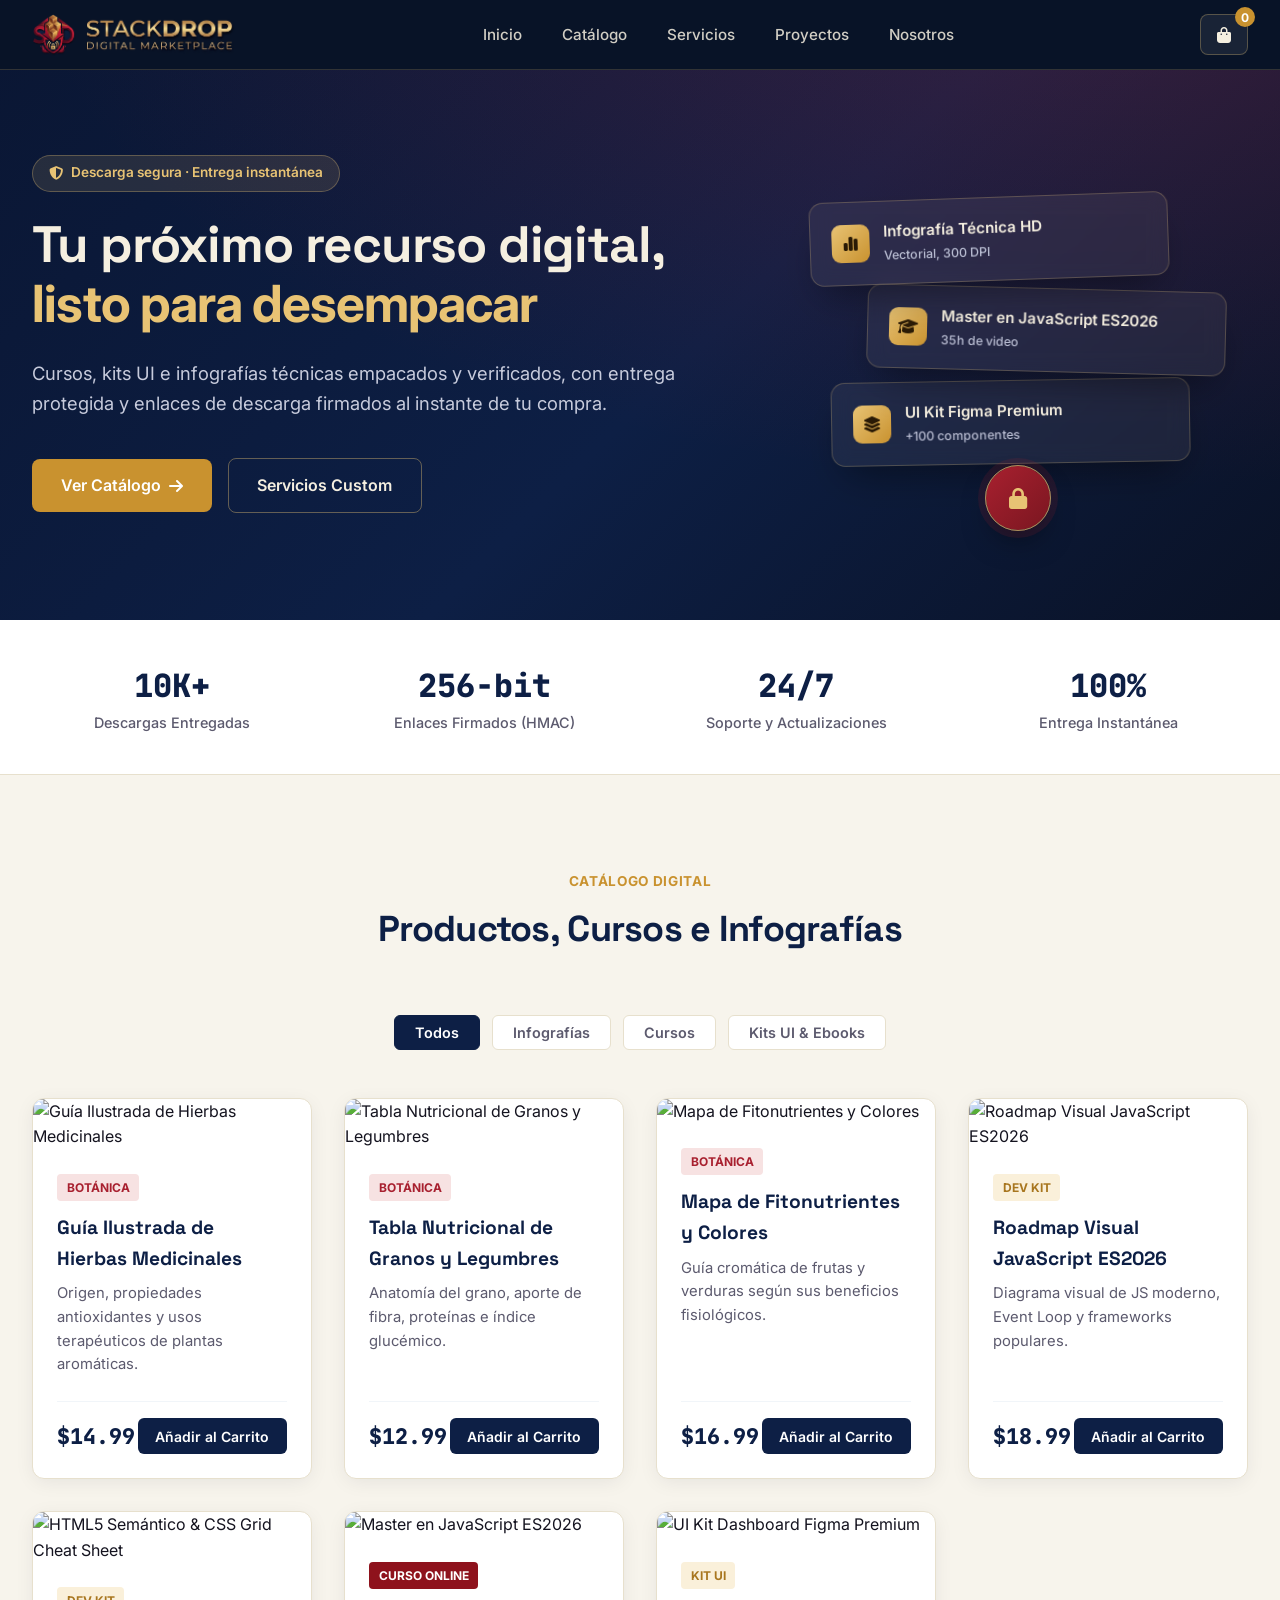
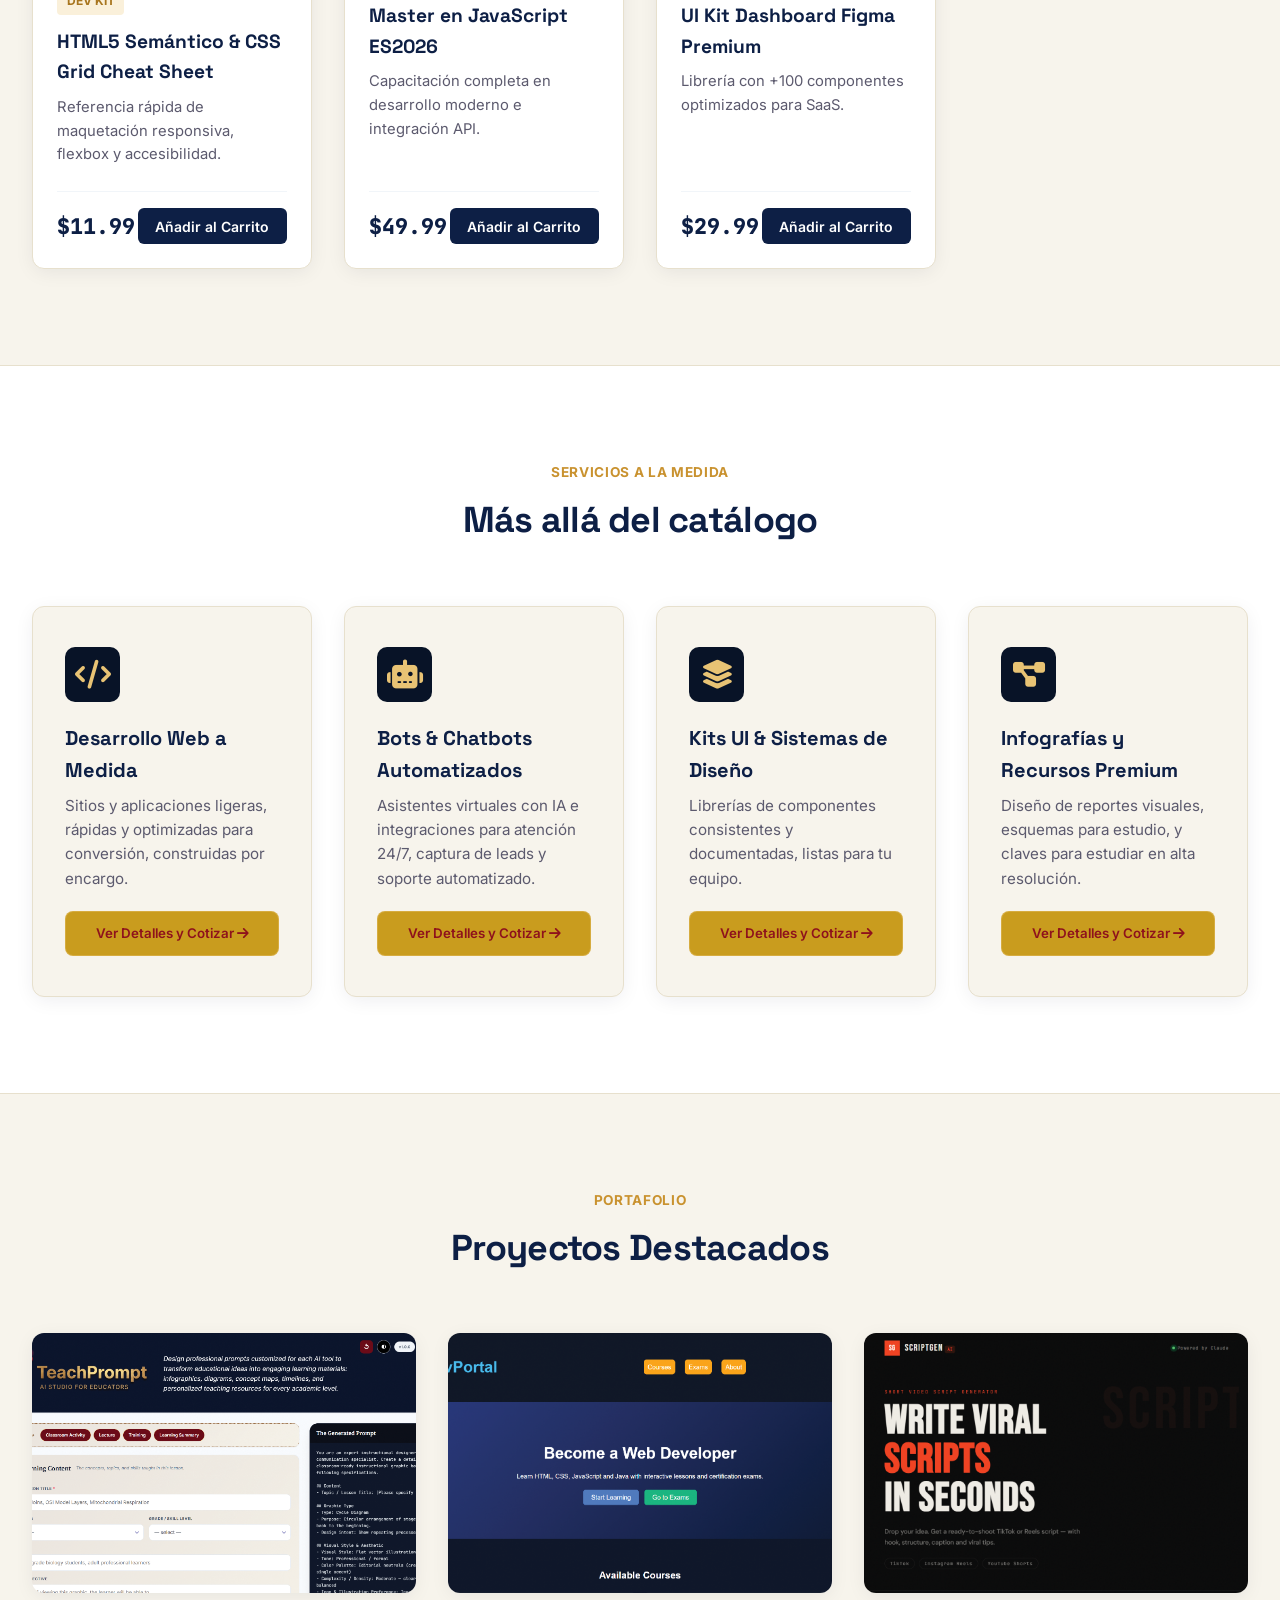
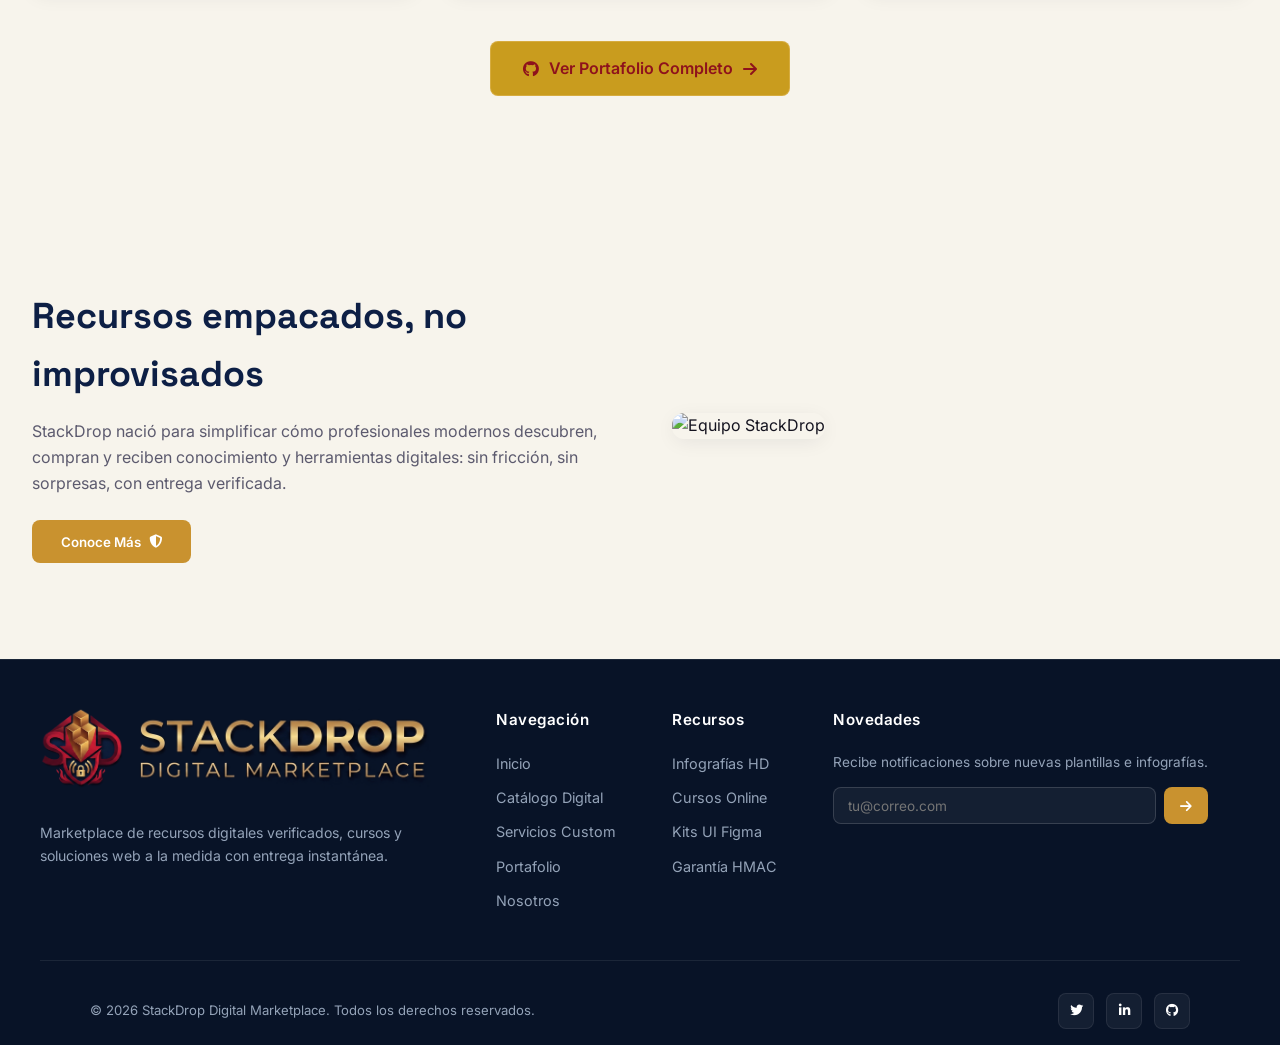
==== commit 8f37ac48: "Add files via upload" ====
--- a/index.html
+++ b/index.html
@@ -7,1515 +7,11 @@
     <!-- Google Fonts & FontAwesome -->
     <link href="https://fonts.googleapis.com/css2?family=Space+Grotesk:wght@500;600;700&family=Inter:wght@300;400;500;600;700;800&family=JetBrains+Mono:wght@500;600;700&display=swap" rel="stylesheet">
     <link rel="stylesheet" href="https://cdnjs.cloudflare.com/ajax/libs/font-awesome/6.4.0/css/all.min.css">
-    <style>
-        :root {
-            --bg-main: #f7f4ec;
-            --bg-dark: #0a1633;
-            --navy-deep: #0d1f45;
-            --primary: #c9922f;
-            --primary-hover: #a8761f;
-            --gold-light: #e8c374;
-            --accent: #a8202f;
-            --accent-deep: #7a1620;
-            --text-dark: #14131f;
-            --text-muted: #5c5a6e;
-            --text-light: #f5efe0;
-            --border-color: #e7e0cd;
-            --card-shadow: 0 4px 20px -2px rgba(10, 22, 51, 0.08);
-            --card-shadow-hover: 0 12px 30px -4px rgba(201, 146, 47, 0.22);
-            --font-display: 'Space Grotesk', sans-serif;
-            --font-mono: 'JetBrains Mono', monospace;
-        }
-
-        * {
-            margin: 0;
-            padding: 0;
-            box-sizing: border-box;
-            font-family: 'Inter', sans-serif;
-            scroll-behavior: smooth;
-        }
-
-        h1, h2, h3, .logo, .card-title, .modal-title {
-            font-family: var(--font-display);
-        }
-
-        .price, .modal-price, .specs-table, .metric-number {
-            font-family: var(--font-mono);
-        }
-
-        body {
-            background-color: var(--bg-main);
-            color: var(--text-dark);
-            line-height: 1.6;
-        }
-
-        /* --- Header & Navigation --- */
-        header {
-            position: fixed;
-            top: 0;
-            width: 100%;
-            z-index: 1000;
-            background: #081327;
-            backdrop-filter: blur(10px);
-            border-bottom: 1px solid rgba(232, 195, 116, 0.18);
-        }
-
-        nav {
-            max-width: 1280px;
-            margin: 0 auto;
-            display: flex;
-            justify-content: space-between;
-            align-items: center;
-            padding: 0.85rem 2rem;
-            position: relative;
-        }
-
-        .logo {
-            display: flex;
-            align-items: center;
-            gap: 0.6rem;
-            color: var(--text-light);
-            font-weight: 700;
-            font-size: 1.15rem;
-        }
-
-        .logo img {
-            height: 42px;
-            width: auto;
-            display: block;
-        }
-
-        .nav-links {
-            display: flex;
-            gap: 2.5rem;
-            list-style: none;
-        }
-            
-        .nav-links a {
-            color: var(--text-light);
-            opacity: 0.85;
-            text-decoration: none;
-            font-weight: 500;
-            font-size: 0.95rem;
-            transition: all 0.2s;
-        }
-
-        .nav-links a:hover {
-            color: var(--primary);
-            opacity: 1;
-        }
-
-        .nav-actions {
-            display: flex;
-            align-items: center;
-            gap: 1rem;
-        }
-
-        .nav-toggle {
-            display: none;
-            background: none;
-            border: none;
-            color: var(--text-light);
-            font-size: 1.4rem;
-            cursor: pointer;
-            padding: 0.3rem 0.5rem;
-        }
-
-        .cart-icon-btn {
-            position: relative;
-            background: rgba(255, 255, 255, 0.07);
-            border: 1px solid rgba(232, 195, 116, 0.3);
-            color: var(--text-light);
-            padding: 0.6rem 1rem;
-            border-radius: 8px;
-            cursor: pointer;
-            font-size: 1rem;
-            transition: all 0.2s;
-        }
-
-        .cart-icon-btn:hover {
-            background: rgba(255, 255, 255, 0.14);
-        }
-
-        .cart-count {
-            position: absolute;
-            top: -8px;
-            right: -8px;
-            background: var(--primary);
-            color: white;
-            font-size: 0.75rem;
-            font-weight: 700;
-            border-radius: 50%;
-            width: 20px;
-            height: 20px;
-            display: flex;
-            align-items: center;
-            justify-content: center;
-        }
-
-        /* --- Hero Section --- */
-        .hero {
-            background: radial-gradient(1100px 550px at 88% -10%, rgba(168, 32, 47, 0.28), transparent),
-                        linear-gradient(135deg, #0a1633 0%, #0d1f45 55%, #0a1226 100%);
-            color: var(--text-light);
-            padding: 9rem 2rem 6rem;
-            position: relative;
-            overflow: hidden;
-        }
-
-        .hero-container {
-            max-width: 1280px;
-            margin: 0 auto;
-            display: grid;
-            grid-template-columns: 1.2fr 0.8fr;
-            gap: 4rem;
-            align-items: center;
-        }
-
-        .hero-badge {
-            display: inline-flex;
-            align-items: center;
-            gap: 0.5rem;
-            background: rgba(232, 195, 116, 0.12);
-            border: 1px solid rgba(232, 195, 116, 0.3);
-            color: var(--gold-light);
-            padding: 0.4rem 1rem;
-            border-radius: 50px;
-            font-size: 0.85rem;
-            font-weight: 600;
-            margin-bottom: 1.5rem;
-        }
-
-        .hero h1 {
-            font-family: var(--font-display);
-            font-size: 3.2rem;
-            font-weight: 700;
-            line-height: 1.15;
-            letter-spacing: -0.02em;
-            margin-bottom: 1.5rem;
-        }
-
-        .hero h1 span {
-            color: var(--gold-light);
-        }
-
-        .hero p {
-            font-size: 1.15rem;
-            color: #c7cbdc;
-            margin-bottom: 2.5rem;
-        }
-
-        .hero-cta-group {
-            display: flex;
-            gap: 1rem;
-            align-items: center;
-            flex-wrap: wrap;
-        }
-
-        .btn-primary {
-            background: var(--primary);
-            color: white;
-            padding: 0.85rem 1.8rem;
-            border-radius: 8px;
-            font-weight: 600;
-            text-decoration: none;
-            display: inline-flex;
-            align-items: center;
-            gap: 0.5rem;
-            transition: background 0.2s, transform 0.2s;
-            border: none;
-            cursor: pointer;
-        }
-
-        .btn-primary:hover {
-            background: var(--primary-hover);
-            transform: translateY(-2px);
-        }
-
-        .btn-secondary {
-            background: transparent;
-            color: var(--text-light);
-            border: 1px solid rgba(232, 195, 116, 0.4);
-            padding: 0.85rem 1.8rem;
-            border-radius: 8px;
-            font-weight: 600;
-            text-decoration: none;
-            transition: all 0.2s;
-        }
-
-        .btn-secondary:hover {
-            background: rgba(232, 195, 116, 0.08);
-            border-color: rgba(232, 195, 116, 0.7);
-        }
-
-        .hero-preview-card {
-            position: relative;
-            height: 380px;
-        }
-
-        .stack-visual {
-            position: relative;
-            width: 100%;
-            height: 100%;
-        }
-
-        .stack-layer {
-            position: absolute;
-            left: 50%;
-            width: 78%;
-            display: flex;
-            align-items: center;
-            gap: 0.9rem;
-            padding: 1.1rem 1.3rem;
-            border-radius: 14px;
-            background: rgba(245, 239, 224, 0.06);
-            border: 1px solid rgba(232, 195, 116, 0.25);
-            backdrop-filter: blur(10px);
-            box-shadow: 0 20px 40px -14px rgba(0, 0, 0, 0.45);
-            color: var(--text-light);
-            font-weight: 600;
-            font-size: 0.95rem;
-            animation: floatLayer 5s ease-in-out infinite;
-        }
-
-        .stack-layer i {
-            width: 38px;
-            height: 38px;
-            flex-shrink: 0;
-            border-radius: 9px;
-            display: flex;
-            align-items: center;
-            justify-content: center;
-            font-size: 1rem;
-            background: linear-gradient(135deg, var(--gold-light), var(--primary));
-            color: #2a1a05;
-        }
-
-        .stack-layer .stack-sub {
-            display: block;
-            font-weight: 500;
-            font-size: 0.78rem;
-            color: #b9bdd2;
-            margin-top: 0.15rem;
-        }
-
-        .layer-1 { top: 14%;  transform: translateX(-58%) rotate(-2deg); z-index: 3; animation-delay: 0s; }
-        .layer-2 { top: 38%;  transform: translateX(-42%) rotate(1.5deg); z-index: 2; animation-delay: 0.6s; }
-        .layer-3 { top: 62%;  transform: translateX(-52%) rotate(-1deg); z-index: 1; animation-delay: 1.2s; }
-
-        @keyframes floatLayer {
-            0%, 100% { margin-top: 0; }
-            50% { margin-top: -10px; }
-        }
-
-        .stack-lock {
-            position: absolute;
-            bottom: -6px;
-            left: 50%;
-            transform: translateX(-50%);
-            width: 64px;
-            height: 64px;
-            border-radius: 50%;
-            background: linear-gradient(135deg, var(--accent), var(--accent-deep));
-            display: flex;
-            align-items: center;
-            justify-content: center;
-            font-size: 1.3rem;
-            color: var(--gold-light);
-            box-shadow: 0 0 0 8px rgba(168, 32, 47, 0.14), 0 15px 30px -8px rgba(0,0,0,0.5);
-            z-index: 4;
-        }
-
-        .stack-lock::before, .stack-lock::after {
-            content: '';
-            position: absolute;
-            border: 1px solid rgba(232, 195, 116, 0.45);
-            border-radius: 50%;
-            animation: pulseRing 2.4s ease-out infinite;
-        }
-
-        .stack-lock::before { width: 100%; height: 100%; }
-        .stack-lock::after { width: 100%; height: 100%; animation-delay: 1.2s; }
-
-        @keyframes pulseRing {
-            0% { transform: scale(1); opacity: 0.6; }
-            100% { transform: scale(1.9); opacity: 0; }
-        }
-
-        /* --- Trust / Metric Bar --- */
-        .trust-bar {
-            background: #ffffff;
-            border-bottom: 1px solid var(--border-color);
-            padding: 2.5rem 2rem;
-        }
-
-        .trust-container {
-            max-width: 1280px;
-            margin: 0 auto;
-            display: grid;
-            grid-template-columns: repeat(4, 1fr);
-            gap: 2rem;
-            text-align: center;
-        }
-
-        .metric-number {
-            font-size: 2rem;
-            font-weight: 800;
-            color: var(--navy-deep);
-        }
-
-        .metric-label {
-            font-size: 0.9rem;
-            color: var(--text-muted);
-            font-weight: 500;
-        }
-
-        /* --- Main Content Sections --- */
-        #tienda {
-            background: var(--bg-main);
-        }
-        
-        section {
-            padding: 6rem 2rem;
-            max-width: 1280px;
-            margin: 0 auto;
-        }
-
-        .section-header {
-            text-align: center;
-            max-width: 700px;
-            margin: 0 auto 3.5rem;
-        }
-
-        .section-tag {
-            color: var(--primary);
-            font-weight: 700;
-            font-size: 0.85rem;
-            text-transform: uppercase;
-            letter-spacing: 0.05em;
-            margin-bottom: 0.5rem;
-            display: block;
-        }
-
-        .section-title {
-            font-size: 2.25rem;
-            font-weight: 800;
-            color: var(--navy-deep);
-            letter-spacing: -0.02em;
-        }
-
-        /* --- Filter Pills --- */
-        .filter-buttons {
-            display: flex;
-            justify-content: center;
-            gap: 0.75rem;
-            margin-bottom: 3rem;
-            flex-wrap: wrap;
-        }
-
-        .filter-btn {
-            background: #ffffff;
-            border: 1px solid var(--border-color);
-            color: var(--text-muted);
-            padding: 0.5rem 1.25rem;
-            border-radius: 6px;
-            cursor: pointer;
-            font-weight: 600;
-            font-size: 0.9rem;
-            transition: all 0.2s;
-        }
-
-        .filter-btn.active, .filter-btn:hover {
-            background: var(--navy-deep);
-            color: white;
-            border-color: var(--navy-deep);
-        }
-
-        /* --- Product Grid --- */
-        .products-grid {
-            display: grid;
-            grid-template-columns: repeat(auto-fit, minmax(280px, 1fr));
-            gap: 2rem;
-        }
-
-        .card {
-            background: #ffffff;
-            border: 1px solid var(--border-color);
-            border-radius: 12px;
-            overflow: hidden;
-            box-shadow: var(--card-shadow);
-            transition: all 0.3s ease;
-            display: flex;
-            flex-direction: column;
-        }
-
-        .card:hover {
-            transform: translateY(-4px);
-            box-shadow: var(--card-shadow-hover);
-            border-color: #cbd5e1;
-        }
-
-        .card-img-wrapper {
-            position: relative;
-            cursor: pointer;
-            overflow: hidden;
-        }
-
-        .card-img {
-            width: 100%;
-            height: 200px;
-            object-fit: cover;
-            transition: transform 0.3s ease;
-        }
-
-        .card-img-wrapper:hover .card-img {
-            transform: scale(1.05);
-        }
-
-        .card-img-overlay {
-            position: absolute;
-            inset: 0;
-            background: rgba(11, 19, 43, 0.4);
-            display: flex;
-            align-items: center;
-            justify-content: center;
-            opacity: 0;
-            transition: opacity 0.2s ease;
-            color: white;
-            font-weight: 600;
-            font-size: 0.9rem;
-            gap: 0.5rem;
-        }
-
-        .card-img-wrapper:hover .card-img-overlay {
-            opacity: 1;
-        }
-
-        .card-body {
-            padding: 1.5rem;
-            display: flex;
-            flex-direction: column;
-            flex-grow: 1;
-        }
-
-        .card-tag {
-            align-self: flex-start;
-            padding: 0.25rem 0.6rem;
-            border-radius: 4px;
-            font-size: 0.75rem;
-            font-weight: 700;
-            text-transform: uppercase;
-            margin-bottom: 0.75rem;
-            background: #faf0da;
-            color: var(--primary-hover);
-        }
-
-        .card-tag.tag-nutriatlas {
-            background: #f7e2e2;
-            color: var(--accent);
-        }
-
-        .card-title {
-            font-size: 1.2rem;
-            font-weight: 700;
-            color: var(--navy-deep);
-            margin-bottom: 0.5rem;
-            cursor: pointer;
-        }
-
-        .card-title:hover {
-            color: var(--primary);
-        }
-
-        .card-desc {
-            color: var(--text-muted);
-            font-size: 0.925rem;
-            margin-bottom: 1.5rem;
-            flex-grow: 1;
-        }
-
-        .card-footer {
-            display: flex;
-            justify-content: space-between;
-            align-items: center;
-            padding-top: 1rem;
-            border-top: 1px solid #f1f5f9;
-        }
-		
-		/* Badge personalizado para Desarrollo Web */
-		.card-tag.tag-dev,
-		.modal-badge.tag-dev {
-			background-color: #8e121c !important;
-			color: #ffffff !important;
-		}
-
-        .price {
-            font-size: 1.35rem;
-            font-weight: 800;
-            color: var(--navy-deep);
-        }
-
-        .btn-buy {
-            background: var(--navy-deep);
-            color: white;
-            border: none;
-            padding: 0.6rem 1.1rem;
-            border-radius: 6px;
-            cursor: pointer;
-            font-weight: 600;
-            font-size: 0.875rem;
-            transition: background 0.2s;
-        }
-
-        .btn-buy:hover {
-            background: var(--primary);
-        }
-
-        /* --- PRODUCT MODAL --- */
-        .product-modal-backdrop {
-            position: fixed;
-            inset: 0;
-            background: rgba(15, 23, 42, 0.75);
-            backdrop-filter: blur(4px);
-            z-index: 3000;
-            display: none;
-            align-items: center;
-            justify-content: center;
-            padding: 1.5rem;
-        }
-
-        .product-modal-backdrop.active {
-            display: flex;
-        }
-
-        .product-modal {
-            background: #ffffff;
-            width: 100%;
-            max-width: 1050px;
-            max-height: 90vh;
-            border-radius: 16px;
-            overflow-y: auto;
-            position: relative;
-            box-shadow: 0 25px 50px -12px rgba(0, 0, 0, 0.25);
-            display: grid;
-            grid-template-columns: 1fr 1fr;
-            gap: 2.5rem;
-            padding: 2.5rem;
-        }
-
-        .modal-close-btn {
-            position: absolute;
-            top: 1.25rem;
-            right: 1.25rem;
-            background: #f1f5f9;
-            border: none;
-            width: 38px;
-            height: 38px;
-            border-radius: 50%;
-            cursor: pointer;
-            font-size: 1.2rem;
-            color: var(--text-muted);
-            display: flex;
-            align-items: center;
-            justify-content: center;
-            transition: all 0.2s;
-            z-index: 10;
-        }
-
-        .modal-close-btn:hover {
-            background: #e2e8f0;
-            color: var(--text-dark);
-        }
-
-        .modal-gallery {
-            display: flex;
-            flex-direction: column;
-            gap: 1rem;
-        }
-
-        .main-image-container {
-            width: 100%;
-            height: 340px;
-            border-radius: 12px;
-            overflow: hidden;
-            border: 1px solid var(--border-color);
-            background: #f8fafc;
-        }
-
-        .main-image-container img {
-            width: 100%;
-            height: 100%;
-            object-fit: cover;
-        }
-
-        .thumbnail-list {
-            display: flex;
-            gap: 0.75rem;
-            overflow-x: auto;
-            padding-bottom: 0.5rem;
-        }
-
-        .thumbnail-item {
-            width: 75px;
-            height: 75px;
-            border-radius: 8px;
-            overflow: hidden;
-            border: 2px solid var(--border-color);
-            cursor: pointer;
-            flex-shrink: 0;
-            opacity: 0.7;
-            transition: all 0.2s;
-        }
-
-        .thumbnail-item.active, .thumbnail-item:hover {
-            border-color: var(--primary);
-            opacity: 1;
-        }
-
-        .thumbnail-item img {
-            width: 100%;
-            height: 100%;
-            object-fit: cover;
-        }
-
-        .modal-info {
-            display: flex;
-            flex-direction: column;
-        }
-
-        .modal-badge {
-            align-self: flex-start;
-            padding: 0.25rem 0.6rem;
-            border-radius: 4px;
-            font-size: 0.75rem;
-            font-weight: 700;
-            text-transform: uppercase;
-            background: #ecfdf5;
-            color: var(--primary);
-            margin-bottom: 0.75rem;
-        }
-
-        .modal-badge.tag-nutriatlas {
-            background: #ecfeff;
-            color: #0891b2;
-        }
-
-        .modal-title {
-            font-size: 1.75rem;
-            font-weight: 800;
-            color: var(--navy-deep);
-            line-height: 1.25;
-            margin-bottom: 0.5rem;
-        }
-
-        .modal-price-row {
-            display: flex;
-            align-items: baseline;
-            gap: 1rem;
-            margin-bottom: 1.25rem;
-            padding-bottom: 1rem;
-            border-bottom: 1px solid var(--border-color);
-        }
-
-        .modal-price {
-            font-size: 2rem;
-            font-weight: 800;
-            color: var(--navy-deep);
-        }
-
-        .modal-guarantee {
-            font-size: 0.85rem;
-            color: #16a34a;
-            font-weight: 600;
-            display: flex;
-            align-items: center;
-            gap: 0.3rem;
-        }
-		
-		/* --- Visual Previews en Modal de Servicios --- */
-		.service-preview-container {
-			margin: 1rem 0 1.25rem;
-			border-radius: 10px;
-			overflow: hidden;
-			border: 1px solid var(--border-color);
-			background: #081327;
-			color: #ffffff;
-		}
-
-		.service-preview-card {
-			padding: 1rem;
-			font-size: 0.85rem;
-		}
-
-		.mock-browser-bar {
-			display: flex;
-			align-items: center;
-			gap: 0.4rem;
-			background: rgba(255, 255, 255, 0.08);
-			padding: 0.4rem 0.75rem;
-			border-radius: 6px;
-			margin-bottom: 0.75rem;
-		}
-
-		.mock-browser-bar .dot {
-			width: 8px;
-			height: 8px;
-			border-radius: 50%;
-		}
-
-		.mock-browser-bar .red { background: #ef4444; }
-		.mock-browser-bar .yellow { background: #f59e0b; }
-		.mock-browser-bar .green { background: #10b981; }
-
-		.mock-url {
-			margin-left: 0.5rem;
-			font-family: var(--font-mono);
-			font-size: 0.75rem;
-			color: rgba(255, 255, 255, 0.6);
-		}
-
-		.mock-metrics {
-			display: flex;
-			gap: 0.5rem;
-			flex-wrap: wrap;
-			margin-bottom: 0.75rem;
-		}
-
-		.metric-chip {
-			background: rgba(16, 185, 129, 0.15);
-			border: 1px solid rgba(16, 185, 129, 0.4);
-			color: #34d399;
-			padding: 0.25rem 0.6rem;
-			border-radius: 20px;
-			font-size: 0.75rem;
-			font-weight: 600;
-		}
-
-		.mock-tech-stack {
-			display: flex;
-			gap: 0.4rem;
-		}
-
-		.mock-tech-stack span {
-			background: rgba(255, 255, 255, 0.1);
-			padding: 0.2rem 0.5rem;
-			border-radius: 4px;
-			font-family: var(--font-mono);
-			font-size: 0.72rem;
-		}
-
-		/* Estilos de preview para Chatbot, UI e Infografía */
-		.mock-chat-window { 
-			display: flex; 
-			flex-direction: column; 
-			gap: 0.5rem; 
-		}
-		
-		.chat-bubble { 
-			padding: 0.4rem 0.75rem; 
-			border-radius: 8px; 
-			font-size: 0.8rem; 
-			max-width: 85%; 
-		}
-		
-		.chat-bubble.bot { 
-			background: rgba(232, 195, 116, 0.2); 
-			color: var(--gold-light); 
-			align-self: flex-start; 
-		}
-		
-		.chat-bubble.user { 
-			background: var(--primary); 
-			color: #fff; 
-			align-self: flex-end; 
-		}
-
-		.mock-ui-kit { 
-			display: flex; 
-			justify-content: space-between; 
-			align-items: center; 
-		}
-		
-		.ui-color-swatch span { 
-			display: inline-block; 
-			width: 22px; 
-			height: 22px; 
-			border-radius: 50%; 
-			margin-right: 4px; 
-		}
-		
-		.btn-demo-primary { 
-			background: var(--primary); 
-			color: white; 
-			border: none; 
-			padding: 0.3rem 0.75rem; 
-			border-radius: 4px; 
-			font-size: 0.75rem; 
-		}
-		
-		.btn-demo-sec { 
-			background: transparent; 
-			border: 1px solid #fff; 
-			color: white; 
-			padding: 0.3rem 0.75rem; 
-			border-radius: 4px; 
-			font-size: 0.75rem; 
-		}
-
-		.mock-vector-preview { 
-			text-align: center; 
-			padding: 0.5rem; 
-			color: var(--gold-light); 
-			font-weight: 600; 
-		}
-
-        .specs-title {
-            font-size: 1rem;
-            font-weight: 700;
-            color: var(--navy-deep);
-            margin-bottom: 0.75rem;
-            display: flex;
-            align-items: center;
-            gap: 0.5rem;
-        }
-
-        .specs-table {
-            width: 100%;
-            border-collapse: collapse;
-            margin-bottom: 1.5rem;
-            font-size: 0.875rem;
-        }
-
-        .specs-table tr {
-            border-bottom: 1px solid #f1f5f9;
-        }
-
-        .specs-table tr:nth-child(even) {
-            background-color: #f8fafc;
-        }
-
-        .specs-table td {
-            padding: 0.6rem 0.75rem;
-        }
-
-        .specs-table td.spec-label {
-            font-weight: 600;
-            color: var(--text-muted);
-            width: 40%;
-        }
-
-        .specs-table td.spec-value {
-            color: var(--text-dark);
-            font-weight: 500;
-        }
-
-        .modal-features {
-            margin-bottom: 1.5rem;
-        }
-
-        .modal-features h4 {
-            font-size: 0.95rem;
-            font-weight: 700;
-            color: var(--navy-deep);
-            margin-bottom: 0.5rem;
-        }
-
-        .modal-features ul {
-            padding-left: 1.2rem;
-            font-size: 0.875rem;
-            color: var(--text-muted);
-        }
-
-        .modal-features li {
-            margin-bottom: 0.35rem;
-        }
-
-        .modal-actions {
-            margin-top: auto;
-            display: flex;
-            gap: 1rem;
-        }
-		
-		
-		/* --- Mockup de Infografía Técnica HD --- */
-		.mock-infographic {
-			background: #0f172a;
-			border-radius: 10px;
-			padding: 1.2rem;
-			color: #e2e8f0;
-			font-size: 0.82rem;
-		}
-
-		.info-header {
-			display: flex;
-			justify-content: space-between;
-			align-items: center;
-			border-bottom: 1px solid rgba(255, 255, 255, 0.15);
-			padding-bottom: 0.6rem;
-			margin-bottom: 0.85rem;
-		}
-
-		.info-logo {
-			font-weight: 800;
-			color: #f97316;
-			display: flex;
-			align-items: center;
-			gap: 0.5rem;
-			font-size: 0.95rem;
-		}
-
-		.info-badge-hd {
-			background: rgba(249, 115, 22, 0.15);
-			border: 1px solid rgba(249, 115, 22, 0.4);
-			color: #fb923c;
-			padding: 0.2rem 0.6rem;
-			border-radius: 4px;
-			font-size: 0.75rem;
-			font-weight: 700;
-		}
-
-		.info-grid {
-			display: grid;
-			grid-template-columns: 1fr 1fr;
-			gap: 0.8rem;
-			margin-bottom: 0.85rem;
-		}
-
-		.info-box {
-			background: rgba(255, 255, 255, 0.04);
-			border: 1px solid rgba(255, 255, 255, 0.1);
-			border-radius: 8px;
-			padding: 0.75rem;
-		}
-
-		.info-box-title {
-			font-weight: 700;
-			color: var(--gold-light);
-			margin-bottom: 0.6rem;
-			font-size: 0.78rem;
-			display: flex;
-			align-items: center;
-			gap: 0.4rem;
-		}
-
-		.info-flow-step {
-			display: flex;
-			align-items: center;
-			justify-content: space-between;
-			background: rgba(0, 0, 0, 0.25);
-			padding: 0.5rem;
-			border-radius: 6px;
-			font-size: 0.75rem;
-			color: #cbd5e1;
-		}
-
-		.code-vs-output {
-			display: grid;
-			grid-template-columns: 1fr 1fr;
-			gap: 0.5rem;
-		}
-
-		.mini-code {
-			background: #020617;
-			border: 1px solid rgba(255, 255, 255, 0.1);
-			padding: 0.4rem;
-			border-radius: 4px;
-			font-family: var(--font-mono);
-			font-size: 0.68rem;
-			color: #38bdf8;
-		}
-
-		.mini-output {
-			background: #ffffff;
-			color: #0f172a;
-			padding: 0.4rem;
-			border-radius: 4px;
-			font-size: 0.7rem;
-			display: flex;
-			flex-direction: column;
-			gap: 0.3rem;
-		}
-
-		.mini-img-placeholder {
-			height: 24px;
-			background: #cbd5e1;
-			border-radius: 2px;
-		}
-
-		.info-footer {
-			display: flex;
-			justify-content: space-between;
-			align-items: center;
-			border-top: 1px solid rgba(255, 255, 255, 0.15);
-			padding-top: 0.6rem;
-			font-size: 0.75rem;
-			color: #94a3b8;
-		}
-
-		@media (max-width: 600px) {
-			.info-grid { grid-template-columns: 1fr; }
-		}
-
-
-        /* --- Services Section --- */
-        .services-bg {
-            background: #ffffff;
-            border-top: 1px solid var(--border-color);
-            border-bottom: 1px solid var(--border-color);
-        }
-
-        .services-grid {
-            display: grid;
-            grid-template-columns: repeat(auto-fit, minmax(280px, 1fr));
-            gap: 2rem;
-        }
-
-        .service-card {
-            background: var(--bg-main);
-            padding: 2.5rem 2rem;
-            border-radius: 12px;
-            border: 1px solid var(--border-color);
-            transition: transform 0.2s;
-        }
-
-        .service-card:hover {
-            transform: translateY(-3px);
-        }
-
-        .service-icon {
-            font-size: 1.8rem;
-            color: var(--gold-light);
-            background: #081327;
-            width: 55px;
-            height: 55px;
-            border-radius: 10px;
-            display: flex;
-            align-items: center;
-            justify-content: center;
-            margin-bottom: 1.25rem;
-        }
-
-        .service-card h3 {
-            font-size: 1.25rem;
-            color: var(--navy-deep);
-            margin-bottom: 0.5rem;
-        }
-		
-		.service-card button{
-			color: #8e121c;
-			background: #c99c1e;
-		}
-
-        .service-card p {
-            color: var(--text-muted);
-            font-size: 0.95rem;
-        }
-
-        /* --- Portfolio Section --- */
-        .portfolio-grid {
-            display: grid;
-            grid-template-columns: repeat(auto-fit, minmax(280px, 1fr));
-            gap: 2rem;
-        }
-
-        .portfolio-item {
-            position: relative;
-            border-radius: 12px;
-            overflow: hidden;
-            height: 260px;
-            box-shadow: var(--card-shadow);
-        }
-
-        .portfolio-item img {
-            width: 100%;
-            height: 100%;
-            object-fit: cover;
-            transition: transform 0.4s ease;
-        }
-
-        .portfolio-overlay {
-            position: absolute;
-            inset: 0;
-            background: rgba(11, 19, 43, 0.9);
-            color: white;
-            display: flex;
-            flex-direction: column;
-            justify-content: center;
-            align-items: center;
-            padding: 1.5rem;
-            opacity: 0;
-            transition: opacity 0.3s;
-            text-align: center;
-        }
-
-        .portfolio-item:hover img {
-            transform: scale(1.05);
-        }
-
-        .portfolio-item:hover .portfolio-overlay {
-            opacity: 1;
-        }
-		
-
-        /* --- About Section --- */
-        .about-container {
-            display: grid;
-            grid-template-columns: 1fr 1fr;
-            gap: 4rem;
-            align-items: center;
-        }
-
-        .about-text h2 {
-            font-size: 2.25rem;
-            font-weight: 800;
-            color: var(--navy-deep);
-            margin-bottom: 1rem;
-        }
-
-        .about-text p {
-            color: var(--text-muted);
-            margin-bottom: 1.5rem;
-        }
-
-        /* --- Cart Modal & Item Cards --- */
-        .cart-modal {
-            position: fixed;
-            top: 0;
-            right: -100%;
-            width: 420px;
-            max-width: 100%;
-            height: 100%;
-            background: #ffffff;
-            box-shadow: -10px 0 30px rgba(0, 0, 0, 0.15);
-            z-index: 2000;
-            transition: right 0.3s ease;
-            padding: 2rem;
-            display: flex;
-            flex-direction: column;
-        }
-
-        .cart-modal.open {
-            right: 0;
-        }
-
-        .cart-header {
-            display: flex;
-            justify-content: space-between;
-            align-items: center;
-            padding-bottom: 1rem;
-            border-bottom: 1px solid var(--border-color);
-        }
-
-        .cart-items {
-            flex-grow: 1;
-            overflow-y: auto;
-            padding: 1rem 0;
-        }
-
-        /* ESTILOS DE ELEMENTOS DEL CARRITO CON IMAGEN Y DESCRIPCIÓN */
-        .cart-item {
-            display: flex;
-            align-items: center;
-            gap: 0.85rem;
-            padding: 0.85rem 0;
-            border-bottom: 1px solid #f1f5f9;
-        }
-
-        .cart-item-img {
-            width: 60px;
-            height: 60px;
-            object-fit: cover;
-            border-radius: 8px;
-            flex-shrink: 0;
-            border: 1px solid var(--border-color);
-        }
-
-        .cart-item-info {
-            flex-grow: 1;
-            display: flex;
-            flex-direction: column;
-            gap: 0.2rem;
-            min-width: 0;
-        }
-
-        .cart-item-title {
-            font-size: 0.9rem;
-            font-weight: 700;
-            color: var(--navy-deep);
-            line-height: 1.25;
-            margin: 0;
-        }
-
-        .cart-item-desc {
-            font-size: 0.78rem;
-            color: var(--text-muted);
-            line-height: 1.25;
-            margin: 0;
-            display: -webkit-box;
-            -webkit-line-clamp: 2;
-            -webkit-box-orient: vertical;
-            overflow: hidden;
-        }
-
-        .cart-item-price {
-            font-family: var(--font-mono);
-            font-size: 0.88rem;
-            font-weight: 700;
-            color: var(--primary-hover);
-        }
-
-        .cart-item-delete {
-            background: none;
-            border: none;
-            color: #ef4444;
-            cursor: pointer;
-            font-size: 1rem;
-            padding: 0.4rem;
-            flex-shrink: 0;
-            transition: color 0.2s;
-        }
-
-        .cart-item-delete:hover {
-            color: #b91c1c;
-        }
-
-        .cart-total-container {
-            padding-top: 1rem;
-            border-top: 2px solid var(--border-color);
-        }
-
-        /* --- Stepper & Checkout Styles --- */
-        .btn-back {
-            background: transparent;
-            border: none;
-            color: var(--text-muted);
-            font-weight: 600;
-            cursor: pointer;
-            display: inline-flex;
-            align-items: center;
-            gap: 0.5rem;
-            padding: 0.2rem 0 0.8rem;
-            font-size: 0.875rem;
-            transition: color 0.2s;
-        }
-
-        .btn-back:hover {
-            color: var(--navy-deep);
-        }
-
-        .form-group {
-            display: flex;
-            flex-direction: column;
-            gap: 0.35rem;
-        }
-
-        .form-group label {
-            font-size: 0.8rem;
-            font-weight: 700;
-            color: var(--navy-deep);
-            text-transform: uppercase;
-            letter-spacing: 0.03em;
-        }
-
-        .form-input {
-            width: 100%;
-            padding: 0.65rem 0.85rem;
-            border: 1px solid var(--border-color);
-            border-radius: 8px;
-            font-size: 0.9rem;
-            outline: none;
-            transition: border-color 0.2s, box-shadow 0.2s;
-            background: #faf8f5;
-        }
-
-        .form-input:focus {
-            border-color: var(--primary);
-            box-shadow: 0 0 0 3px rgba(201, 146, 47, 0.15);
-            background: #ffffff;
-        }
-
-        .input-icon-wrapper {
-            position: relative;
-        }
-
-        .input-icon {
-            position: absolute;
-            right: 0.85rem;
-            top: 50%;
-            transform: translateY(-50%);
-            color: var(--text-muted);
-            font-size: 1rem;
-        }
-
-        .checkout-summary {
-            display: flex;
-            justify-content: space-between;
-            align-items: center;
-            padding: 0.85rem 1rem;
-            background: #f1f5f9;
-            border-radius: 8px;
-            border: 1px solid var(--border-color);
-            font-size: 0.95rem;
-            margin-top: 0.5rem;
-        }
-
-        .checkout-summary strong {
-            font-family: var(--font-mono);
-            font-size: 1.15rem;
-            color: var(--navy-deep);
-        }
-
-        /* --- Footer --- */
-        footer {
-            background: #081327;
-            color: var(--text-light);
-            padding: 4rem 2rem 2rem;
-        }
-
-        .footer-container {
-            max-width: 1280px;
-            margin: 0 auto;
-            display: flex;
-            justify-content: space-between;
-            align-items: center;
-            padding-bottom: 1.5rem;
-            border-bottom: 1px solid rgba(255, 255, 255, 0.1);
-            flex-wrap: wrap;
-            gap: 2rem;
-        }
-
-        .footer-links ul {
-            display: flex;
-            gap: 1.5rem;
-            list-style: none;
-            flex-wrap: wrap;
-        }
-
-        .footer-links a {
-            color: var(--text-light);
-            text-decoration: none;
-            opacity: 0.8;
-            font-size: 0.9rem;
-            transition: opacity 0.2s;
-        }
-
-        .footer-links a:hover {
-            opacity: 1;
-            color: var(--primary);
-        }
-
-        .social-links {
-            display: flex;
-            gap: 1rem;
-        }
-
-        .social-icon {
-            width: 40px;
-            height: 40px;
-            border-radius: 8px;
-            background: rgba(255, 255, 255, 0.08);
-            display: flex;
-            align-items: center;
-            justify-content: center;
-            color: white;
-            text-decoration: none;
-            transition: background 0.2s;
-        }
-
-        .social-icon:hover {
-            background: var(--primary);
-        }
-
-        .copyright {
-            text-align: center;
-            color: #64748b;
-            font-size: 0.875rem;
-            margin-top: 1.5rem;
-        }
-
-        /* --- Toast Notifications --- */
-        .toast-stack {
-            position: fixed;
-            bottom: 1.5rem;
-            left: 50%;
-            transform: translateX(-50%);
-            z-index: 4000;
-            display: flex;
-            flex-direction: column;
-            gap: 0.6rem;
-            align-items: center;
-            pointer-events: none;
-        }
-
-        .toast {
-            display: flex;
-            align-items: center;
-            gap: 0.7rem;
-            background: var(--navy-deep);
-            color: var(--text-light);
-            padding: 0.8rem 1.25rem;
-            border-radius: 10px;
-            font-weight: 600;
-            font-size: 0.9rem;
-            box-shadow: 0 15px 35px -8px rgba(0,0,0,0.35);
-            border: 1px solid rgba(94, 234, 212, 0.25);
-            opacity: 0;
-            transform: translateY(14px);
-            animation: toastIn 0.35s ease forwards, toastOut 0.35s ease forwards 2.6s;
-        }
-
-        .toast i {
-            color: var(--accent);
-        }
-
-        @keyframes toastIn { to { opacity: 1; transform: translateY(0); } }
-        @keyframes toastOut { to { opacity: 0; transform: translateY(-10px); } }
-
-        .btn-buy.added {
-            background: var(--accent);
-            color: #ffffff;
-        }
-
-        .cart-icon-btn.bump { animation: bump 0.4s ease; }
-        @keyframes bump { 30% { transform: scale(1.18); } 100% { transform: scale(1); } }
-
-        .reveal {
-            opacity: 0;
-            transform: translateY(24px);
-            transition: opacity 0.6s ease, transform 0.6s ease;
-        }
-
-        .reveal.is-visible {
-            opacity: 1;
-            transform: translateY(0);
-        }
-
-        @media (max-width: 900px) {
-            .hero-container, .about-container { grid-template-columns: 1fr; }
-            .trust-container { grid-template-columns: repeat(2, 1fr); }
-            
-            .nav-toggle { display: block; }
-            .nav-links {
-                display: none;
-                position: absolute;
-                top: 100%;
-                left: 0;
-                width: 100%;
-                background: #081327;
-                flex-direction: column;
-                padding: 1.5rem 2rem;
-                gap: 1.2rem;
-                border-bottom: 1px solid rgba(232, 195, 116, 0.18);
-            }
-            .nav-links.active { display: flex; }
-
-            .cart-modal { width: 100%; }
-            .product-modal { grid-template-columns: 1fr; padding: 1.5rem; gap: 1.5rem; }
-            .main-image-container { height: 250px; }
-            .hero h1 { font-size: 2.3rem; }
-            .footer-container { flex-direction: column; align-items: flex-start; }
-        }
-    </style>
+	<link rel="icon" href="image/icon/favicon-32.png" sizes="32x32" type="image/png" />
+    <link rel="apple-touch-icon" href="image/icon/apple-touch-icon.png" />
+    <link rel="stylesheet" href="css/styles.css" />
+		<!-- En el <head> de index.html -->
+	<script src="js/script.js" defer></script>
 </head>
 <body>
 
@@ -1527,10 +23,11 @@
 				<img src="image/logo2.png" alt="StackDrop">
             </div>
             <ul class="nav-links" id="nav-links">
-                <li><a href="#tienda" onclick="toggleMobileMenu()">Catálogo</a></li>
-                <li><a href="#servicios" onclick="toggleMobileMenu()">Servicios</a></li>
-                <li><a href="#portfolio" onclick="toggleMobileMenu()">Proyectos</a></li>
-                <li><a href="#nosotros" onclick="toggleMobileMenu()">Nosotros</a></li>
+                <li><a href="index.html" class="active">Inicio</a></li>
+                <li><a href="catalogo.html">Catálogo</a></li>
+                <li><a href="servicios.html">Servicios</a></li>
+                <li><a href="proyectos.html">Proyectos</a></li>
+                <li><a href="nosotros.html">Nosotros</a></li>
             </ul>
             <div class="nav-actions">
                 <button class="cart-icon-btn" onclick="toggleCart()" aria-label="Ver carrito">
@@ -1554,8 +51,8 @@
                 <h1>Tu próximo recurso digital, <span>listo para desempacar</span></h1>
                 <p>Cursos, kits UI e infografías técnicas empacados y verificados, con entrega protegida y enlaces de descarga firmados al instante de tu compra.</p>
                 <div class="hero-cta-group">
-                    <a href="#tienda" class="btn-primary">Ver Catálogo <i class="fa-solid fa-arrow-right"></i></a>
-                    <a href="#servicios" class="btn-secondary">Servicios Custom</a>
+                    <a href="catalogo.html"class="btn-primary">Ver Catálogo <i class="fa-solid fa-arrow-right"></i></a>
+                    <a href="servicios.html" class="btn-secondary">Servicios Custom</a>
                 </div>
             </div>
             <div class="hero-preview-card">
@@ -1801,17 +298,67 @@
 
     <!-- About Section -->
     <section id="nosotros">
-        <div class="about-container">
-            <div class="about-text">
-                <h2>Recursos empacados, no improvisados</h2>
-                <p>StackDrop nació para simplificar cómo profesionales modernos descubren, compran y reciben conocimiento y herramientas digitales: sin fricción, sin sorpresas, con entrega verificada.</p>
-                <a href="#servicios" class="btn-primary">Conoce Más</a>
-            </div>
-            <div>
-                <img src="https://images.unsplash.com/photo-1522071820081-009f0129c71c?auto=format&fit=crop&w=600&q=80" alt="Equipo StackDrop" style="width: 100%; border-radius: 12px; box-shadow: var(--card-shadow);">
-            </div>
-        </div>
-    </section>
+		<div class="about-container">
+			<div class="about-text">
+				<h2>Recursos empacados, no improvisados</h2>
+				<p>StackDrop nació para simplificar cómo profesionales modernos descubren, compran y reciben conocimiento y herramientas digitales: sin fricción, sin sorpresas, con entrega verificada.</p>
+				<button class="btn-primary" onclick="openAboutModal()">Conoce Más <i class="fa-solid fa-shield-halved"></i></button>
+			</div>
+			<div>
+				<img src="https://images.unsplash.com/photo-1522071820081-009f0129c71c?auto=format&fit=crop&w=600&q=80" alt="Equipo StackDrop" style="width: 100%; border-radius: 12px; box-shadow: var(--card-shadow);">
+			</div>
+		</div>
+	</section>
+	
+	<!-- MODAL NOSOTROS / CONOCE MÁS -->
+	<div class="product-modal-backdrop" id="about-modal-backdrop" onclick="closeAboutModal(event)">
+		<div class="product-modal" onclick="event.stopPropagation()" style="grid-template-columns: 1fr; max-width: 650px;">
+			<button class="modal-close-btn" onclick="closeAboutModalDirect()" aria-label="Cerrar modal">&times;</button>
+			
+			<div class="modal-info">
+				<span class="modal-badge tag-dev">FILOSOFÍA STACKDROP</span>
+				<h2 class="modal-title">Garantía de Calidad & Estándares</h2>
+				<p style="color: var(--text-muted); margin-bottom: 1.5rem;">
+					Cada producto o código publicado en nuestra tienda pasa por un riguroso control de calidad antes de empaquetarse para su distribución.
+				</p>
+
+				<div class="services-grid" style="grid-template-columns: 1fr; gap: 1rem; margin-bottom: 1.5rem;">
+					
+					<!-- PUNTO 1: Icono garantizado (fa-circle-check) -->
+					<div class="service-card" style="padding: 1.25rem;">
+						<div style="display: flex; align-items: center; gap: 0.75rem; margin-bottom: 0.5rem;">
+							<i class="fa-solid fa-circle-check" style="color: var(--primary); font-size: 1.2rem;"></i>
+							<h4 style="margin: 0; color: var(--navy-deep);">1. Código Verificado y Ligero</h4>
+						</div>
+						<p style="font-size: 0.88rem; margin: 0;">Sin dependencias innecesarias. Todo el software y plantillas están optimizados para máxima velocidad.</p>
+					</div>
+
+					<!-- PUNTO 2 -->
+					<div class="service-card" style="padding: 1.25rem;">
+						<div style="display: flex; align-items: center; gap: 0.75rem; margin-bottom: 0.5rem;">
+							<i class="fa-solid fa-file-contract" style="color: var(--primary); font-size: 1.2rem;"></i>
+							<h4 style="margin: 0; color: var(--navy-deep);">2. Licencias Transparentes</h4>
+						</div>
+						<p style="font-size: 0.88rem; margin: 0;">Sin sorpresas en la letra chica: recibes acceso al código fuente o vector editable listo para proyectos personales o comerciales.</p>
+					</div>
+
+					<!-- PUNTO 3 -->
+					<div class="service-card" style="padding: 1.25rem;">
+						<div style="display: flex; align-items: center; gap: 0.75rem; margin-bottom: 0.5rem;">
+							<i class="fa-solid fa-key" style="color: var(--primary); font-size: 1.2rem;"></i>
+							<h4 style="margin: 0; color: var(--navy-deep);">3. Enlaces Firmados (HMAC)</h4>
+						</div>
+						<p style="font-size: 0.88rem; margin: 0;">Tus descargas están protegidas criptográficamente para garantizar que recibes siempre la última versión intacta.</p>
+					</div>
+				</div>
+
+				<!-- BOTÓN: Redirige a la sección #tienda y cierra el modal -->
+				<button class="btn-primary" style="justify-content: center; width: 100%;" onclick="goToStoreFromAbout()">
+					Entendido, ver productos <i class="fa-solid fa-arrow-right"></i>
+				</button>
+			</div>
+		</div>
+	</div>
 
     <!-- CART & CHECKOUT MODAL -->
     <div class="cart-modal" id="cart-modal">
@@ -1883,694 +430,69 @@
     </div>
 
     <!-- Footer -->
-    <footer>
-        <div class="footer-container">
-            <div class="logo">
-                <img src="image/logo1.png" alt="StackDrop">
-				<img src="image/logo2.png" alt="StackDrop">
-            </div>
-            <div class="footer-links">
-                <ul>
-                    <li><a href="#tienda">Catálogo</a></li>
-                    <li><a href="#servicios">Servicios</a></li>
-                    <li><a href="#portfolio">Proyectos</a></li>
-                    <li><a href="#nosotros">Nosotros</a></li>
-                </ul>
-            </div>
-            <div class="social-links">
-                <a href="#" class="social-icon" aria-label="Twitter"><i class="fa-brands fa-twitter"></i></a>
-                <a href="#" class="social-icon" aria-label="LinkedIn"><i class="fa-brands fa-linkedin-in"></i></a>
-                <a href="#" class="social-icon" aria-label="GitHub"><i class="fa-brands fa-github"></i></a>
-            </div>
-        </div>
-        <div class="copyright">&copy; 2026 StackDrop Digital Marketplace. Todos los derechos reservados.</div>
-    </footer>
+    <!-- FOOTER MODERNO -->
+	<footer>
+		<div class="footer-container">
+			<!-- Columna 1: Marca & Descripción -->
+			<div class="footer-brand">
+				<div class="logo">
+					<a href="index.html" style="display: flex; align-items: center; gap: 0.75rem; margin-bottom: 1rem;">
+						<img src="image/logo1.png" alt="StackDrop" style="height: 82px; width: auto;">
+						<img src="image/logo2.png" alt="StackDrop" style="height: 82px; width: auto;">
+					</a>
+				</div>
+				<p>Marketplace de recursos digitales verificados, cursos y soluciones web a la medida con entrega instantánea.</p>
+			</div>
+
+			<!-- Columna 2: Navegación -->
+			<div class="footer-col">
+				<h4>Navegación</h4>
+				<ul>
+					<li><a href="index.html">Inicio</a></li>
+					<li><a href="catalogo.html">Catálogo Digital</a></li>
+					<li><a href="servicios.html">Servicios Custom</a></li>
+					<li><a href="proyectos.html">Portafolio</a></li>
+					<li><a href="nosotros.html">Nosotros</a></li>
+				</ul>
+			</div>
+
+			<!-- Columna 3: Categorías -->
+			<div class="footer-col">
+				<h4>Recursos</h4>
+				<ul>
+					<li><a href="catalogo.html">Infografías HD</a></li>
+					<li><a href="catalogo.html">Cursos Online</a></li>
+					<li><a href="catalogo.html">Kits UI Figma</a></li>
+					<li><a href="nosotros.html">Garantía HMAC</a></li>
+				</ul>
+			</div>
+
+			<!-- Columna 4: Novedades / Newsletter -->
+			<div class="footer-col footer-newsletter">
+				<h4>Novedades</h4>
+				<p>Recibe notificaciones sobre nuevas plantillas e infografías.</p>
+				<form class="newsletter-form" onsubmit="submitNewsletter(event)">
+					<input type="email" id="newsletter-email" placeholder="tu@correo.com" required>
+					<button type="submit" id="btn-newsletter" aria-label="Suscribirse">
+						<i class="fa-solid fa-arrow-right"></i>
+					</button>
+				</form>
+			</div>
+		</div>
+
+		<!-- Barra Inferior de Derechos y Redes -->
+		<div class="footer-bottom">
+			<div class="copyright">&copy; 2026 StackDrop Digital Marketplace. Todos los derechos reservados.</div>
+			<div class="social-links">
+				<a href="#" class="social-icon" aria-label="Twitter"><i class="fa-brands fa-twitter"></i></a>
+				<a href="#" class="social-icon" aria-label="LinkedIn"><i class="fa-brands fa-linkedin-in"></i></a>
+				<a href="https://github.com/gleimbek" target="_blank" class="social-icon" aria-label="GitHub"><i class="fa-brands fa-github"></i></a>
+			</div>
+		</div>
+	</footer>
 
     <div class="toast-stack" id="toast-stack"></div>
 
-    <!-- Logic -->
-    <script>
-        const products = [
-            {
-                id: 101,
-                title: 'Guía Ilustrada de Hierbas Medicinales',
-                category: 'infografia',
-                price: 14.99,
-                badge: 'Botánica',
-                image: 'https://images.unsplash.com/photo-1515586000433-45406d8e6662?auto=format&fit=crop&w=800&q=80',
-                gallery: [
-                    'https://images.unsplash.com/photo-1515586000433-45406d8e6662?auto=format&fit=crop&w=800&q=80',
-                    'https://images.unsplash.com/photo-1540420773420-3366772f4999?auto=format&fit=crop&w=800&q=80',
-                    'https://images.unsplash.com/photo-1466637574441-749b8f19452f?auto=format&fit=crop&w=800&q=80'
-                ],
-                desc: 'Origen, propiedades antioxidantes y usos terapéuticos de plantas aromáticas.',
-                specs: {
-                    'Formato de Entrega': 'PDF Vectorial + Figma Source (.fig)',
-                    'Resolución': '300 DPI (A2 / A3 Impresión de alta fidelidad)',
-                    'Paleta de Color': 'CMYK & RGB (Apto para web e imprenta)',
-                    'Licencia de Uso': 'Comercial + Personal (Sin límite de impresiones)',
-                    'Temática': 'Botánica, Nutrición y Maridaje Culinario'
-                },
-                features: [
-                    'Mapeo geográfico de origen de 12 plantas medicinales.',
-                    'Gráficos de concentración de antioxidantes y aceites esenciales.',
-                    'Guía de preservación y secado de hojas.'
-                ]
-            },
-            {
-                id: 102,
-                title: 'Tabla Nutricional de Granos y Legumbres',
-                category: 'infografia',
-                price: 12.99,
-                badge: 'Botánica',
-                image: 'https://images.unsplash.com/photo-1586201375761-83865001e31c?auto=format&fit=crop&w=800&q=80',
-                gallery: [
-                    'https://images.unsplash.com/photo-1586201375761-83865001e31c?auto=format&fit=crop&w=800&q=80',
-                    'https://images.unsplash.com/photo-1543339308-43e59d6b73a6?auto=format&fit=crop&w=800&q=80',
-                    'https://images.unsplash.com/photo-1515543237350-b3eea1ec8082?auto=format&fit=crop&w=800&q=80'
-                ],
-                desc: 'Anatomía del grano, aporte de fibra, proteínas e índice glucémico.',
-                specs: {
-                    'Formato de Entrega': 'PDF Vectorial + SVG + PNG HD',
-                    'Resolución': '300 DPI (A2 Poster)',
-                    'Licencia de Uso': 'Comercial + Educativa',
-                    'Temática': 'Botánica / Superalimentos'
-                },
-                features: [
-                    'Desglose anatómico en capas: salvado, endospermo y germen.',
-                    'Comparativa de índice glucémico y velocidad de absorción.',
-                    'Perfil de aminoácidos esenciales por porción.'
-                ]
-            },
-            {
-                id: 103,
-                title: 'Mapa de Fitonutrientes y Colores',
-                category: 'infografia',
-                price: 16.99,
-                badge: 'Botánica',
-                image: 'https://images.unsplash.com/photo-1610832958506-aa56368176cf?auto=format&fit=crop&w=800&q=80',
-                gallery: [
-                    'https://images.unsplash.com/photo-1610832958506-aa56368176cf?auto=format&fit=crop&w=800&q=80',
-                    'https://images.unsplash.com/photo-1540420773420-3366772f4999?auto=format&fit=crop&w=800&q=80'
-                ],
-                desc: 'Guía cromática de frutas y verduras según sus beneficios fisiológicos.',
-                specs: {
-                    'Formato de Entrega': 'PDF Vectorial Scalable',
-                    'Resolución': 'Vectorial Infinito',
-                    'Licencia de Uso': 'Comercial Completa'
-                },
-                features: [
-                    'Clasificación por pigmentos: Licopeno, Antocianinas, Clorofila, Betacarotenos.',
-                    'Efectos biológicos en sistema inmune, ocular y vascular.'
-                ]
-            },
-            {
-                id: 104,
-                title: 'Roadmap Visual JavaScript ES2026',
-                category: 'infografia',
-                price: 18.99,
-                badge: 'Dev Kit',
-                image: 'https://images.unsplash.com/photo-1555066931-4365d14bab8c?auto=format&fit=crop&w=800&q=80',
-                gallery: [
-                    'https://images.unsplash.com/photo-1555066931-4365d14bab8c?auto=format&fit=crop&w=800&q=80',
-                    'https://images.unsplash.com/photo-1517694712202-14dd9538aa97?auto=format&fit=crop&w=800&q=80'
-                ],
-                desc: 'Diagrama visual de JS moderno, Event Loop y frameworks populares.',
-                specs: {
-                    'Formato de Entrega': 'PDF + Figma Source Code + PNG 4K',
-                    'Compatibilidad': 'Figma, Illustrator, Adobe Reader',
-                    'Licencia': 'Licencia de Desarrollador / Personal'
-                },
-                features: [
-                    'Arquitectura paso a paso: Call Stack, Web APIs, Task Queue y Microtasks.',
-                    'Comparativa técnica de sintaxis moderna y mejores prácticas.'
-                ]
-            },
-            {
-                id: 105,
-                title: 'HTML5 Semántico & CSS Grid Cheat Sheet',
-                category: 'infografia',
-                price: 11.99,
-                badge: 'Dev Kit',
-                image: 'https://images.unsplash.com/photo-1507238691740-187a5b1d37b8?auto=format&fit=crop&w=800&q=80',
-                gallery: [
-                    'https://images.unsplash.com/photo-1507238691740-187a5b1d37b8?auto=format&fit=crop&w=800&q=80',
-                    'https://images.unsplash.com/photo-1522542550221-31fd19575a2d?auto=format&fit=crop&w=800&q=80'
-                ],
-                desc: 'Referencia rápida de maquetación responsiva, flexbox y accesibilidad.',
-                specs: {
-                    'Formato de Entrega': 'PDF Vectorial + SVG Printable',
-                    'Resolución': '300 DPI (Ideal Desktop Wallpaper / Poster)'
-                },
-                features: [
-                    'Esquema visual de etiquetas semánticas para SEO.',
-                    'Guía de propiedades CSS Grid & Flexbox en diagramas.'
-                ]
-            },
-            {
-                id: 1,
-                title: 'Master en JavaScript ES2026',
-                category: 'curso',
-                price: 49.99,
-                badge: 'Curso Online',
-                image: 'https://images.unsplash.com/photo-1579468118864-1b9ea3c0db4a?auto=format&fit=crop&w=800&q=80',
-                gallery: [
-                    'https://images.unsplash.com/photo-1579468118864-1b9ea3c0db4a?auto=format&fit=crop&w=800&q=80',
-                    'https://images.unsplash.com/photo-1516321318423-f06f85e504b3?auto=format&fit=crop&w=800&q=80'
-                ],
-                desc: 'Capacitación completa en desarrollo moderno e integración API.',
-                specs: {
-                    'Duración': '35 Horas de Video HD en Vivo & Grabado',
-                    'Nivel': 'Principiante a Avanzado',
-                    'Certificado': 'Certificación Digital Verificable',
-                    'Acceso': 'De por vida + Actualizaciones gratuitas'
-                },
-                features: [
-                    '10 Proyectos reales construidos paso a paso.',
-                    'Acceso a comunidad privada de estudiantes en Discord.',
-                    'Código fuente completo disponible en GitHub.'
-                ]
-            },
-            {
-                id: 3,
-                title: 'UI Kit Dashboard Figma Premium',
-                category: 'recurso',
-                price: 29.99,
-                badge: 'Kit UI',
-                image: 'https://images.unsplash.com/photo-1581291518633-83b4ebd1d83e?auto=format&fit=crop&w=800&q=80',
-                gallery: [
-                    'https://images.unsplash.com/photo-1581291518633-83b4ebd1d83e?auto=format&fit=crop&w=800&q=80',
-                    'https://images.unsplash.com/photo-1551288049-bebda4e38f71?auto=format&fit=crop&w=800&q=80'
-                ],
-                desc: 'Librería con +100 componentes optimizados para SaaS.',
-                specs: {
-                    'Archivo Source': '.FIG (Figma Native Design System)',
-                    'Componentes': '+100 Variables, Auto-Layout 5.0, Dark/Light Mode',
-                    'Licencia': 'Licencia Comercial para ilimitados clientes'
-                },
-                features: [
-                    'Gráficos, tablas interactivas y formularios responsivos.',
-                    'Soporte completo para Design Tokens.'
-                ]
-            }
-        ];
-
-        let cart = [];
-        let currentActiveProduct = null;
-
-        function renderProducts(items) {
-            document.getElementById('products-container').innerHTML = items.map(p => `
-                <div class="card">
-                    <div class="card-img-wrapper" onclick="openProductModal(${p.id})">
-                        <img src="${p.image}" alt="${p.title}" class="card-img">
-                        <div class="card-img-overlay">
-                            <i class="fa-solid fa-magnifying-glass-plus"></i> Ver Galería y Ficha Técnica
-                        </div>
-                    </div>
-                    <div class="card-body">
-                        <span class="card-tag ${p.badge === 'Botánica' ? 'tag-nutriatlas' : (p.badge === 'Desarrollo Web' || p.category === 'curso' ? 'tag-dev' : '')}">
-							${p.badge || p.category}
-						</span>
-                        <h3 class="card-title" onclick="openProductModal(${p.id})">${p.title}</h3>
-                        <p class="card-desc">${p.desc}</p>
-                        <div class="card-footer">
-                            <span class="price">$${p.price}</span>
-                            <button class="btn-buy" onclick="addToCart(${p.id}, this)">Añadir al Carrito</button>
-                        </div>
-                    </div>
-                </div>
-            `).join('');
-        }
-
-        /* --- MOBILE MENU --- */
-        function toggleMobileMenu() {
-            const navLinks = document.getElementById('nav-links');
-            const toggleBtn = document.getElementById('nav-toggle');
-            if (!navLinks) return;
-            
-            navLinks.classList.toggle('active');
-            
-            if (toggleBtn) {
-                const icon = toggleBtn.querySelector('i');
-                if (icon) {
-                    if (navLinks.classList.contains('active')) {
-                        icon.className = 'fa-solid fa-xmark';
-                    } else {
-                        icon.className = 'fa-solid fa-bars';
-                    }
-                }
-            }
-        }
-
-        /* --- PRODUCT MODAL --- */
-        function openProductModal(productId) {
-            const product = products.find(p => p.id === productId);
-            if (!product) return;
-
-            currentActiveProduct = product;
-
-            document.getElementById('modal-title').innerText = product.title;
-            document.getElementById('modal-price').innerText = `$${product.price.toFixed(2)}`;
-            document.getElementById('modal-badge').innerText = product.badge || product.category;
-            
-            if (product.badge === 'Botánica') {
-                document.getElementById('modal-badge').className = 'modal-badge tag-nutriatlas';
-            } else {
-                document.getElementById('modal-badge').className = 'modal-badge';
-            }
-
-            const gallery = product.gallery || [product.image];
-            document.getElementById('modal-main-img').src = gallery[0];
-
-            const thumbnailContainer = document.getElementById('modal-thumbnail-list');
-            thumbnailContainer.innerHTML = gallery.map((imgUrl, index) => `
-                <div class="thumbnail-item ${index === 0 ? 'active' : ''}" onclick="switchModalImage('${imgUrl}', this)">
-                    <img src="${imgUrl}" alt="Thumbnail ${index + 1}">
-                </div>
-            `).join('');
-
-            const specsTable = document.getElementById('modal-specs-table');
-            if (product.specs) {
-                specsTable.innerHTML = Object.entries(product.specs).map(([key, val]) => `
-                    <tr>
-                        <td class="spec-label">${key}</td>
-                        <td class="spec-value">${val}</td>
-                    </tr>
-                `).join('');
-            } else {
-                specsTable.innerHTML = '';
-            }
-
-            const featuresList = document.getElementById('modal-features-list');
-            if (product.features && product.features.length) {
-                featuresList.innerHTML = product.features.map(f => `<li>${f}</li>`).join('');
-                document.getElementById('modal-features-container').style.display = 'block';
-            } else {
-                document.getElementById('modal-features-container').style.display = 'none';
-            }
-
-            const buyBtn = document.getElementById('modal-buy-btn');
-            buyBtn.onclick = function() {
-                addToCart(product.id);
-                closeProductModalDirect();
-            };
-
-            document.getElementById('product-modal-backdrop').classList.add('active');
-            document.body.style.overflow = 'hidden';
-        }
-
-        function switchModalImage(imgUrl, element) {
-            document.getElementById('modal-main-img').src = imgUrl;
-            document.querySelectorAll('.thumbnail-item').forEach(el => el.classList.remove('active'));
-            element.classList.add('active');
-        }
-
-        function closeProductModal(event) {
-            if (event.target.id === 'product-modal-backdrop') {
-                closeProductModalDirect();
-            }
-        }
-
-        function closeProductModalDirect() {
-            document.getElementById('product-modal-backdrop').classList.remove('active');
-            document.body.style.overflow = 'auto';
-        }
-
-        /* --- STORE & CART LOGIC --- */
-        function filterProducts(cat, evt) {
-            document.querySelectorAll('.filter-btn').forEach(b => b.classList.remove('active'));
-            if (evt && evt.target) {
-                evt.target.classList.add('active');
-            }
-            renderProducts(cat === 'all' ? products : products.filter(p => p.category === cat));
-        }
-
-        function showToast(message, icon = 'fa-circle-check') {
-            const stack = document.getElementById('toast-stack');
-            const toast = document.createElement('div');
-            toast.className = 'toast';
-            toast.innerHTML = `<i class="fa-solid ${icon}"></i> ${message}`;
-            stack.appendChild(toast);
-            setTimeout(() => toast.remove(), 3000);
-        }
-
-        function addToCart(id, btn) {
-            const product = products.find(p => p.id === id);
-            cart.push(product);
-            updateCart();
-            showToast(`${product.title} añadido al carrito`, 'fa-cart-shopping');
-
-            const cartBtn = document.querySelector('.cart-icon-btn');
-            if (cartBtn) {
-                cartBtn.classList.remove('bump');
-                void cartBtn.offsetWidth;
-                cartBtn.classList.add('bump');
-            }
-
-            if (btn) {
-                const original = btn.innerHTML;
-                btn.classList.add('added');
-                btn.innerHTML = '<i class="fa-solid fa-check"></i> Añadido';
-                setTimeout(() => { btn.classList.remove('added'); btn.innerHTML = original; }, 1600);
-            }
-        }
-
-        /* FUNCIÓN UPDATE CART ACTUALIZADA CON IMAGEN Y DESCRIPCIÓN */
-        function updateCart() {
-            document.getElementById('cart-count').innerText = cart.length;
-            
-            const container = document.getElementById('cart-items');
-            if (cart.length === 0) {
-                container.innerHTML = '<p style="text-align:center; color:var(--text-muted); padding:2rem 0;">Tu carrito está vacío.</p>';
-            } else {
-                container.innerHTML = cart.map((item, idx) => `
-                    <div class="cart-item">
-                        <img src="${item.image}" alt="${item.title}" class="cart-item-img">
-                        <div class="cart-item-info">
-                            <h4 class="cart-item-title">${item.title}</h4>
-                            <p class="cart-item-desc">${item.desc || ''}</p>
-                            <span class="cart-item-price">$${item.price.toFixed(2)}</span>
-                        </div>
-                        <button class="cart-item-delete" onclick="removeFromCart(${idx})" aria-label="Eliminar producto">
-                            <i class="fa-solid fa-trash"></i>
-                        </button>
-                    </div>
-                `).join('');
-            }
-
-            const total = cart.reduce((sum, p) => sum + p.price, 0).toFixed(2);
-            document.getElementById('cart-total').innerText = total;
-
-            const checkoutTotal = document.getElementById('checkout-total');
-            if (checkoutTotal) {
-                checkoutTotal.innerText = `$${total}`;
-            }
-        }
-
-        function removeFromCart(idx) { 
-            cart.splice(idx, 1); 
-            updateCart(); 
-        }
-
-        function toggleCart() { 
-            document.getElementById('cart-modal').classList.toggle('open'); 
-        }
-
-        /* --- CHECKOUT FLOW LOGIC --- */
-        function goToCheckout() {
-            if (!cart.length) {
-                showToast('Tu carrito está vacío.', 'fa-circle-exclamation');
-                return;
-            }
-            document.getElementById('cart-step-items').style.display = 'none';
-            const checkoutStep = document.getElementById('cart-step-checkout');
-            checkoutStep.style.display = 'flex';
-            document.getElementById('cart-title').innerText = 'Checkout Seguro';
-            
-            const total = cart.reduce((sum, p) => sum + p.price, 0).toFixed(2);
-            document.getElementById('checkout-total').innerText = `$${total}`;
-        }
-
-        function backToCart() {
-            document.getElementById('cart-step-checkout').style.display = 'none';
-            document.getElementById('cart-step-items').style.display = 'flex';
-            document.getElementById('cart-title').innerText = 'Tu Pedido';
-        }
-
-        function processPayment(event) {
-            event.preventDefault();
-            const btnPay = document.getElementById('btn-pay');
-            const originalText = btnPay.innerHTML;
-
-            btnPay.disabled = true;
-            btnPay.innerHTML = '<i class="fa-solid fa-spinner fa-spin"></i> Procesando Pago...';
-
-            setTimeout(() => {
-                const email = document.getElementById('buyer-email').value;
-                showToast(`¡Pago procesado con éxito! Enlaces enviados a ${email}`, 'fa-circle-check');
-                
-                cart = [];
-                updateCart();
-                document.getElementById('checkout-form').reset();
-                backToCart();
-                toggleCart();
-
-                btnPay.disabled = false;
-                btnPay.innerHTML = originalText;
-            }, 2000);
-        }
-
-        /* ESCAPE KEY TO CLOSE MODALS */
-        document.addEventListener('keydown', (event) => {
-            if (event.key === 'Escape') {
-                closeProductModalDirect();
-                const cartModal = document.getElementById('cart-modal');
-                if (cartModal && cartModal.classList.contains('open')) {
-                    toggleCart();
-                }
-            }
-        });
-
-        /* --- Scroll Reveal --- */
-        function initScrollReveal() {
-            const targets = document.querySelectorAll('.card, .service-card, .portfolio-item');
-            targets.forEach(el => el.classList.add('reveal'));
-
-            const observer = new IntersectionObserver((entries) => {
-                entries.forEach(entry => {
-                    if (entry.isIntersecting) {
-                        entry.target.classList.add('is-visible');
-                        observer.unobserve(entry.target);
-                    }
-                });
-            }, { threshold: 0.12 });
-
-            targets.forEach(el => observer.observe(el));
-        }
-
-        renderProducts(products);
-        initScrollReveal();
-
-        const originalRenderProducts = renderProducts;
-        renderProducts = function(items) {
-            originalRenderProducts(items);
-            initScrollReveal();
-        };
-		
-		
-		/* --- SERVICES & QUOTE FORM LOGIC --- */
-		const servicesData = {
-			'dev': {
-				title: 'Desarrollo Web a Medida',
-				badge: 'Desarrollo Web',
-				desc: 'Construcción de sitios web institucionales, landing pages de alta conversión y dashboards interactivos adaptados a tus objetivos de negocio.',
-				preview: `
-					<div class="service-preview-card">
-						<div class="mock-browser-bar">
-							<span class="dot red"></span><span class="dot yellow"></span><span class="dot green"></span>
-							<span class="mock-url">https://tu-sitio-web.com</span>
-						</div>
-						<div class="mock-body">
-							<div class="mock-metrics">
-								<div class="metric-chip"><i class="fa-solid fa-bolt"></i> 99/100 Speed</div>
-								<div class="metric-chip"><i class="fa-solid fa-mobile-screen"></i> 100% Responsive</div>
-								<div class="metric-chip"><i class="fa-solid fa-shield-halved"></i> SSL & Checkout</div>
-							</div>
-							<div class="mock-tech-stack">
-								<span>HTML5</span><span>CSS3</span><span>JS</span><span>React</span><span>PHP</span>
-							</div>
-						</div>
-					</div>
-				`,
-				includes: [
-					'Desarrollo Frontend ligero y veloz (HTML5, CSS3, JS / React / PHP).',
-					'Diseño 100% responsivo para móviles, tablets y escritorio.',
-					'Optimización SEO técnico y velocidad de carga extrema.',
-					'Integración de pasarelas de pago y formularios de contacto.'
-				]
-			},
-			'bots': {
-				title: 'Bots & Chatbots Automatizados',
-				badge: 'Inteligencia Artificial & Chatbots',
-				desc: 'Desarrollo e integración de bots conversacionales inteligentes para sitios web, WhatsApp Business y plataformas CRM.',
-				preview: `
-					<div class="service-preview-card">
-						<div class="mock-chat-window">
-							<div class="chat-bubble bot"><i class="fa-solid fa-robot"></i> ¡Hola! ¿En qué puedo ayudarte hoy?</div>
-							<div class="chat-bubble user">Quiero cotizar un proyecto.</div>
-							<div class="chat-bubble bot"><i class="fa-solid fa-robot"></i> ¡Claro! Por favor ingresa tu correo...</div>
-						</div>
-					</div>
-				`,
-				includes: [
-					'Respuestas automáticas inteligentes a preguntas frecuentes (FAQ 24/7).',
-					'Captura, calificación y envío de prospectos/leads directamente a tu correo o CRM.',
-					'Integración con APIs (OpenAI / WhatsApp Webhook / Telegram / Messenger).',
-					'Panel de entrenamiento con respuestas personalizadas para tu marca.'
-				]
-			},
-			'ui': {
-				title: 'Kits UI & Sistemas de Diseño',
-				badge: 'UI/UX Design',
-				desc: 'Creación de sistemas de diseño escalables en Figma para equipos de desarrollo y startups que buscan coherencia visual.',
-				preview: `
-					<div class="service-preview-card">
-						<div class="mock-ui-kit">
-							<div class="ui-color-swatch"><span style="background:#0d1f45;"></span><span style="background:#c9922f;"></span><span style="background:#8e121c;"></span></div>
-							<div class="ui-buttons-preview"><button class="btn-demo-primary">Primary</button> <button class="btn-demo-sec">Secondary</button></div>
-						</div>
-					</div>
-				`,
-				includes: [
-					'Librerías de componentes accesibles y reutilizables en Figma.',
-					'Documentación de tokens de diseño (colores, tipografías, espaciados).',
-					'Diseño de estados (Hover, Active, Disabled) y modo claro/oscuro.',
-					'Soporte directo para la entrega de assets a desarrolladores.'
-				]
-			},
-			'info': {
-				title: 'Infografías y Recursos Premium',
-				badge: 'Diseño Editorial / Vectorial',
-				desc: 'Diseño de diagramas complejos, mapas conceptuales, posters botánicos o educativos en alta resolución listos para impresos o web.',
-				preview: `
-					<div class="service-preview-card mock-infographic">
-						<div class="info-header">
-							<div class="info-logo"><i class="fa-brands fa-html5"></i> INFOGRAFÍA TÉCNICA HD</div>
-							<span class="info-badge-hd">300 DPI · Vectorial</span>
-						</div>
-						
-						<div class="info-grid">
-							<!-- Bloque Flujo de Diagrama -->
-							<div class="info-box">
-								<div class="info-box-title"><i class="fa-solid fa-diagram-project"></i> Flujo & Arquitectura</div>
-								<div class="info-flow-step">
-									<span><i class="fa-solid fa-file-code"></i> Código</span>
-									<i class="fa-solid fa-chevron-right"></i>
-									<span><i class="fa-solid fa-gears"></i> DOM</span>
-									<i class="fa-solid fa-chevron-right"></i>
-									<span><i class="fa-solid fa-desktop"></i> Render</span>
-								</div>
-							</div>
-
-							<!-- Bloque Código vs Visual -->
-							<div class="info-box">
-								<div class="info-box-title"><i class="fa-solid fa-laptop-code"></i> Ejemplo de Código & Output</div>
-								<div class="code-vs-output">
-									<div class="mini-code">
-										<code>&lt;header&gt;<br>&nbsp;&lt;h1&gt;HTML5&lt;/h1&gt;<br>&lt;/header&gt;</code>
-									</div>
-									<div class="mini-output">
-										<strong>Bienvenido</strong>
-										<div class="mini-img-placeholder"></div>
-									</div>
-								</div>
-							</div>
-						</div>
-
-						<div class="info-footer">
-							<span><i class="fa-solid fa-check"></i> PDF, SVG, FIG y PNG 4K</span>
-							<span><i class="fa-solid fa-qrcode"></i> Códigos QR & Links Interactivos</span>
-						</div>
-					</div>
-				`,
-				includes: [
-					'Ilustración vectorial personalizada e infografías HD (300 DPI).',
-					'Entrega en múltiples formatos: PDF listo para imprenta, SVG, PNG 4K y Figma.',
-					'Licencia de uso comercial exclusiva para tu marca.',
-					'Múltiples rondas de revisión de contenido técnico.'
-				]
-			}
-		};
-
-		function openServiceModal(serviceKey) {
-			const service = servicesData[serviceKey];
-			if (!service) return;
-
-			// 1. Asignar Título
-			document.getElementById('service-title').innerText = service.title;
-			
-			// 2. Asignar Badge y forzar la clase tag-dev (#8e121c)
-			const badgeEl = document.getElementById('service-badge');
-			badgeEl.innerText = service.badge;
-			badgeEl.className = 'modal-badge tag-dev';
-			
-			// 3. Asignar Descripción
-			document.getElementById('service-description').innerText = service.desc;
-			
-			// 4. Inyectar la Muestra Visual (Preview)
-			const previewSlot = document.getElementById('service-preview-slot');
-			if (previewSlot) {
-				previewSlot.innerHTML = service.preview || '';
-			}
-
-			// 5. Generar Lista de Características Incluidas
-			const list = document.getElementById('service-includes-list');
-			list.innerHTML = service.includes.map(item => `<li>${item}</li>`).join('');
-
-			// 6. Abrir Modal y bloquear scroll del fondo
-			document.getElementById('service-modal-backdrop').classList.add('active');
-			document.body.style.overflow = 'hidden';
-		}
-
-		function closeServiceModal(event) {
-			if (event.target.id === 'service-modal-backdrop') {
-				closeServiceModalDirect();
-			}
-		}
-
-		function closeServiceModalDirect() {
-			document.getElementById('service-modal-backdrop').classList.remove('active');
-			document.body.style.overflow = 'auto';
-		}
-
-		// --- CÓDIGO NUEVO Y CONECTADO ---
-		async function submitServiceQuote(event) {
-			event.preventDefault();
-			const btnSubmit = document.getElementById('btn-submit-quote');
-			const originalText = btnSubmit.innerHTML;
-
-			// Obtener los datos del formulario y del modal
-			const name = document.getElementById('quote-name').value;
-			const email = document.getElementById('quote-email').value;
-			const details = document.getElementById('quote-details').value;
-			const serviceTitle = document.getElementById('service-title').innerText;
-
-			btnSubmit.disabled = true;
-			btnSubmit.innerHTML = '<i class="fa-solid fa-spinner fa-spin"></i> Enviando...';
-
-			try {
-				// Envió vía FormSubmit usando tu correo directamente
-				const response = await fetch('https://formsubmit.co/ajax/leimbekwebstudio@gmail.com', {
-					method: 'POST',
-					headers: {
-						'Content-Type': 'application/json',
-						'Accept': 'application/json'
-					},
-					body: JSON.stringify({
-						_subject: `Nueva Cotización: ${serviceTitle}`,
-						Servicio: serviceTitle,
-						Cliente: name,
-						Email_Contacto: email,
-						Detalles_Proyecto: details
-					})
-				});
-
-				const data = await response.json();
-
-				if (response.ok) {
-					showToast(`¡Solicitud enviada! Te responderemos pronto a ${email}`, 'fa-paper-plane');
-					document.getElementById('service-quote-form').reset();
-					closeServiceModalDirect();
-				} else {
-					showToast('Hubo un problema al enviar. Intenta nuevamente.', 'fa-circle-exclamation');
-				}
-			} catch (error) {
-				showToast('Error de conexión al enviar el mensaje.', 'fa-circle-exclamation');
-			} finally {
-				btnSubmit.disabled = false;
-				btnSubmit.innerHTML = originalText;
-			}
-		}
-    </script>
+    <!--<script src="js/script.js"></script>-->
 </body>
 </html>
--- a/css/styles.css
+++ b/css/styles.css
@@ -0,0 +1,1813 @@
+:root {
+	--bg-main: #f7f4ec;
+	--bg-dark: #0a1633;
+	--navy-deep: #0d1f45;
+	--primary: #c9922f;
+	--primary-hover: #a8761f;
+	--gold-light: #e8c374;
+	--accent: #a8202f;
+	--accent-deep: #7a1620;
+	--text-dark: #14131f;
+	--text-muted: #5c5a6e;
+	--text-light: #f5efe0;
+	--border-color: #e7e0cd;
+	--card-shadow: 0 4px 20px -2px rgba(10, 22, 51, 0.08);
+	--card-shadow-hover: 0 12px 30px -4px rgba(201, 146, 47, 0.22);
+	--font-display: 'Space Grotesk', sans-serif;
+	--font-mono: 'JetBrains Mono', monospace;
+}
+
+* {
+	margin: 0;
+	padding: 0;
+	box-sizing: border-box;
+	font-family: 'Inter', sans-serif;
+	scroll-behavior: smooth;
+}
+
+h1, h2, h3, .logo, .card-title, .modal-title {
+	font-family: var(--font-display);
+}
+
+.price, .modal-price, .specs-table, .metric-number {
+	font-family: var(--font-mono);
+}
+
+body {
+	background-color: var(--bg-main);
+	color: var(--text-dark);
+	line-height: 1.6;
+}
+
+/* --- Header & Navigation --- */
+header {
+	position: fixed;
+	top: 0;
+	width: 100%;
+	z-index: 1000;
+	background: #081327;
+	backdrop-filter: blur(10px);
+	border-bottom: 1px solid rgba(232, 195, 116, 0.18);
+}
+
+nav {
+	max-width: 1280px;
+	margin: 0 auto;
+	display: flex;
+	justify-content: space-between;
+	align-items: center;
+	padding: 0.85rem 2rem;
+	position: relative;
+}
+
+.logo {
+	display: flex;
+	align-items: center;
+	gap: 0.6rem;
+	color: var(--text-light);
+	font-weight: 700;
+	font-size: 1.15rem;
+}
+
+.logo img {
+	height: 42px;
+	width: auto;
+	display: block;
+}
+
+.nav-links {
+	display: flex;
+	gap: 2.5rem;
+	list-style: none;
+}
+	
+.nav-links a {
+	color: var(--text-light);
+	opacity: 0.85;
+	text-decoration: none;
+	font-weight: 500;
+	font-size: 0.95rem;
+	transition: all 0.2s;
+}
+
+.nav-links a:hover {
+	color: var(--primary);
+	opacity: 1;
+}
+
+.nav-actions {
+	display: flex;
+	align-items: center;
+	gap: 1rem;
+}
+
+.nav-toggle {
+	display: none;
+	background: none;
+	border: none;
+	color: var(--text-light);
+	font-size: 1.4rem;
+	cursor: pointer;
+	padding: 0.3rem 0.5rem;
+}
+
+.cart-icon-btn {
+	position: relative;
+	background: rgba(255, 255, 255, 0.07);
+	border: 1px solid rgba(232, 195, 116, 0.3);
+	color: var(--text-light);
+	padding: 0.6rem 1rem;
+	border-radius: 8px;
+	cursor: pointer;
+	font-size: 1rem;
+	transition: all 0.2s;
+}
+
+.cart-icon-btn:hover {
+	background: rgba(255, 255, 255, 0.14);
+}
+
+.cart-count {
+	position: absolute;
+	top: -8px;
+	right: -8px;
+	background: var(--primary);
+	color: white;
+	font-size: 0.75rem;
+	font-weight: 700;
+	border-radius: 50%;
+	width: 20px;
+	height: 20px;
+	display: flex;
+	align-items: center;
+	justify-content: center;
+}
+
+/* --- Hero Section --- */
+.hero {
+	background: radial-gradient(1100px 550px at 88% -10%, rgba(168, 32, 47, 0.28), transparent),
+				linear-gradient(135deg, #0a1633 0%, #0d1f45 55%, #0a1226 100%);
+	color: var(--text-light);
+	padding: 9rem 2rem 6rem;
+	position: relative;
+	overflow: hidden;
+}
+
+.hero-container {
+	max-width: 1280px;
+	margin: 0 auto;
+	display: grid;
+	grid-template-columns: 1.2fr 0.8fr;
+	gap: 4rem;
+	align-items: center;
+}
+
+.hero-badge {
+	display: inline-flex;
+	align-items: center;
+	gap: 0.5rem;
+	background: rgba(232, 195, 116, 0.12);
+	border: 1px solid rgba(232, 195, 116, 0.3);
+	color: var(--gold-light);
+	padding: 0.4rem 1rem;
+	border-radius: 50px;
+	font-size: 0.85rem;
+	font-weight: 600;
+	margin-bottom: 1.5rem;
+}
+
+.hero h1 {
+	font-family: var(--font-display);
+	font-size: 3.2rem;
+	font-weight: 700;
+	line-height: 1.15;
+	letter-spacing: -0.02em;
+	margin-bottom: 1.5rem;
+}
+
+.hero h1 span {
+	color: var(--gold-light);
+}
+
+.hero p {
+	font-size: 1.15rem;
+	color: #c7cbdc;
+	margin-bottom: 2.5rem;
+}
+
+.hero-cta-group {
+	display: flex;
+	gap: 1rem;
+	align-items: center;
+	flex-wrap: wrap;
+}
+
+.btn-primary {
+	background: var(--primary);
+	color: white;
+	padding: 0.85rem 1.8rem;
+	border-radius: 8px;
+	font-weight: 600;
+	text-decoration: none;
+	display: inline-flex;
+	align-items: center;
+	gap: 0.5rem;
+	transition: background 0.2s, transform 0.2s;
+	border: none;
+	cursor: pointer;
+}
+
+.btn-primary:hover {
+	background: var(--primary-hover);
+	transform: translateY(-2px);
+}
+
+.btn-secondary {
+	background: transparent;
+	color: var(--text-light);
+	border: 1px solid rgba(232, 195, 116, 0.4);
+	padding: 0.85rem 1.8rem;
+	border-radius: 8px;
+	font-weight: 600;
+	text-decoration: none;
+	transition: all 0.2s;
+}
+
+.btn-secondary:hover {
+	background: rgba(232, 195, 116, 0.08);
+	border-color: rgba(232, 195, 116, 0.7);
+}
+
+.hero-preview-card {
+	position: relative;
+	height: 380px;
+}
+
+.stack-visual {
+	position: relative;
+	width: 100%;
+	height: 100%;
+}
+
+.stack-layer {
+	position: absolute;
+	left: 50%;
+	width: 78%;
+	display: flex;
+	align-items: center;
+	gap: 0.9rem;
+	padding: 1.1rem 1.3rem;
+	border-radius: 14px;
+	background: rgba(245, 239, 224, 0.06);
+	border: 1px solid rgba(232, 195, 116, 0.25);
+	backdrop-filter: blur(10px);
+	box-shadow: 0 20px 40px -14px rgba(0, 0, 0, 0.45);
+	color: var(--text-light);
+	font-weight: 600;
+	font-size: 0.95rem;
+	animation: floatLayer 5s ease-in-out infinite;
+}
+
+.stack-layer i {
+	width: 38px;
+	height: 38px;
+	flex-shrink: 0;
+	border-radius: 9px;
+	display: flex;
+	align-items: center;
+	justify-content: center;
+	font-size: 1rem;
+	background: linear-gradient(135deg, var(--gold-light), var(--primary));
+	color: #2a1a05;
+}
+
+.stack-layer .stack-sub {
+	display: block;
+	font-weight: 500;
+	font-size: 0.78rem;
+	color: #b9bdd2;
+	margin-top: 0.15rem;
+}
+
+.layer-1 { top: 14%;  transform: translateX(-58%) rotate(-2deg); z-index: 3; animation-delay: 0s; }
+.layer-2 { top: 38%;  transform: translateX(-42%) rotate(1.5deg); z-index: 2; animation-delay: 0.6s; }
+.layer-3 { top: 62%;  transform: translateX(-52%) rotate(-1deg); z-index: 1; animation-delay: 1.2s; }
+
+@keyframes floatLayer {
+	0%, 100% { margin-top: 0; }
+	50% { margin-top: -10px; }
+}
+
+.stack-lock {
+	position: absolute;
+	bottom: -6px;
+	left: 50%;
+	transform: translateX(-50%);
+	width: 64px;
+	height: 64px;
+	border-radius: 50%;
+	background: linear-gradient(135deg, var(--accent), var(--accent-deep));
+	display: flex;
+	align-items: center;
+	justify-content: center;
+	font-size: 1.3rem;
+	color: var(--gold-light);
+	box-shadow: 0 0 0 8px rgba(168, 32, 47, 0.14), 0 15px 30px -8px rgba(0,0,0,0.5);
+	z-index: 4;
+}
+
+.stack-lock::before, .stack-lock::after {
+	content: '';
+	position: absolute;
+	border: 1px solid rgba(232, 195, 116, 0.45);
+	border-radius: 50%;
+	animation: pulseRing 2.4s ease-out infinite;
+}
+
+.stack-lock::before { width: 100%; height: 100%; }
+.stack-lock::after { width: 100%; height: 100%; animation-delay: 1.2s; }
+
+@keyframes pulseRing {
+	0% { transform: scale(1); opacity: 0.6; }
+	100% { transform: scale(1.9); opacity: 0; }
+}
+
+/* --- Trust / Metric Bar --- */
+.trust-bar {
+	background: #ffffff;
+	border-bottom: 1px solid var(--border-color);
+	padding: 2.5rem 2rem;
+}
+
+.trust-container {
+	max-width: 1280px;
+	margin: 0 auto;
+	display: grid;
+	grid-template-columns: repeat(4, 1fr);
+	gap: 2rem;
+	text-align: center;
+}
+
+.metric-number {
+	font-size: 2rem;
+	font-weight: 800;
+	color: var(--navy-deep);
+}
+
+.metric-label {
+	font-size: 0.9rem;
+	color: var(--text-muted);
+	font-weight: 500;
+}
+
+/* --- Main Content Sections --- */
+#tienda {
+	background: var(--bg-main);
+}
+
+section {
+	padding: 6rem 2rem;
+	max-width: 1280px;
+	margin: 0 auto;
+}
+
+.section-header {
+	text-align: center;
+	max-width: 700px;
+	margin: 0 auto 3.5rem;
+}
+
+.section-tag {
+	color: var(--primary);
+	font-weight: 700;
+	font-size: 0.85rem;
+	text-transform: uppercase;
+	letter-spacing: 0.05em;
+	margin-bottom: 0.5rem;
+	display: block;
+}
+
+.section-title {
+	font-size: 2.25rem;
+	font-weight: 800;
+	color: var(--navy-deep);
+	letter-spacing: -0.02em;
+}
+
+/* --- Filter Pills --- */
+.filter-buttons {
+	display: flex;
+	justify-content: center;
+	gap: 0.75rem;
+	margin-bottom: 3rem;
+	flex-wrap: wrap;
+}
+
+.filter-btn {
+	background: #ffffff;
+	border: 1px solid var(--border-color);
+	color: var(--text-muted);
+	padding: 0.5rem 1.25rem;
+	border-radius: 6px;
+	cursor: pointer;
+	font-weight: 600;
+	font-size: 0.9rem;
+	transition: all 0.2s;
+}
+
+.filter-btn.active, .filter-btn:hover {
+	background: var(--navy-deep);
+	color: white;
+	border-color: var(--navy-deep);
+}
+
+/* --- Product Grid --- */
+.products-grid {
+	display: grid;
+	grid-template-columns: repeat(auto-fit, minmax(280px, 1fr));
+	gap: 2rem;
+}
+
+.card {
+	background: #ffffff;
+	border: 1px solid var(--border-color);
+	border-radius: 12px;
+	overflow: hidden;
+	box-shadow: var(--card-shadow);
+	transition: all 0.3s ease;
+	display: flex;
+	flex-direction: column;
+}
+
+.card:hover {
+	transform: translateY(-4px);
+	box-shadow: var(--card-shadow-hover);
+	border-color: #cbd5e1;
+}
+
+.card-img-wrapper {
+	position: relative;
+	cursor: pointer;
+	overflow: hidden;
+}
+
+.card-img {
+	width: 100%;
+	height: 200px;
+	object-fit: cover;
+	transition: transform 0.3s ease;
+}
+
+.card-img-wrapper:hover .card-img {
+	transform: scale(1.05);
+}
+
+.card-img-overlay {
+	position: absolute;
+	inset: 0;
+	background: rgba(11, 19, 43, 0.4);
+	display: flex;
+	align-items: center;
+	justify-content: center;
+	opacity: 0;
+	transition: opacity 0.2s ease;
+	color: white;
+	font-weight: 600;
+	font-size: 0.9rem;
+	gap: 0.5rem;
+}
+
+.card-img-wrapper:hover .card-img-overlay {
+	opacity: 1;
+}
+
+.card-body {
+	padding: 1.5rem;
+	display: flex;
+	flex-direction: column;
+	flex-grow: 1;
+}
+
+.card-tag {
+	align-self: flex-start;
+	padding: 0.25rem 0.6rem;
+	border-radius: 4px;
+	font-size: 0.75rem;
+	font-weight: 700;
+	text-transform: uppercase;
+	margin-bottom: 0.75rem;
+	background: #faf0da;
+	color: var(--primary-hover);
+}
+
+.card-tag.tag-nutriatlas {
+	background: #f7e2e2;
+	color: var(--accent);
+}
+
+.card-title {
+	font-size: 1.2rem;
+	font-weight: 700;
+	color: var(--navy-deep);
+	margin-bottom: 0.5rem;
+	cursor: pointer;
+}
+
+.card-title:hover {
+	color: var(--primary);
+}
+
+.card-desc {
+	color: var(--text-muted);
+	font-size: 0.925rem;
+	margin-bottom: 1.5rem;
+	flex-grow: 1;
+}
+
+.card-footer {
+	display: flex;
+	justify-content: space-between;
+	align-items: center;
+	padding-top: 1rem;
+	border-top: 1px solid #f1f5f9;
+}
+
+/* Badge personalizado para Desarrollo Web */
+.card-tag.tag-dev,
+.modal-badge.tag-dev {
+	background-color: #8e121c !important;
+	color: #ffffff !important;
+}
+
+.price {
+	font-size: 1.35rem;
+	font-weight: 800;
+	color: var(--navy-deep);
+}
+
+.btn-buy {
+	background: var(--navy-deep);
+	color: white;
+	border: none;
+	padding: 0.6rem 1.1rem;
+	border-radius: 6px;
+	cursor: pointer;
+	font-weight: 600;
+	font-size: 0.875rem;
+	transition: background 0.2s;
+}
+
+.btn-buy:hover {
+	background: var(--primary);
+}
+
+/* --- PRODUCT MODAL --- */
+.product-modal-backdrop {
+	position: fixed;
+	inset: 0;
+	background: rgba(15, 23, 42, 0.75);
+	backdrop-filter: blur(4px);
+	z-index: 3000;
+	display: none;
+	align-items: center;
+	justify-content: center;
+	padding: 1.5rem;
+}
+
+.product-modal-backdrop.active {
+	display: flex;
+}
+
+.product-modal {
+	background: #ffffff;
+	width: 100%;
+	max-width: 1050px;
+	max-height: 90vh;
+	border-radius: 16px;
+	overflow-y: auto;
+	position: relative;
+	box-shadow: 0 25px 50px -12px rgba(0, 0, 0, 0.25);
+	display: grid;
+	grid-template-columns: 1fr 1fr;
+	gap: 2.5rem;
+	padding: 2.5rem;
+}
+
+.modal-close-btn {
+	position: absolute;
+	top: 1.25rem;
+	right: 1.25rem;
+	background: #f1f5f9;
+	border: none;
+	width: 38px;
+	height: 38px;
+	border-radius: 50%;
+	cursor: pointer;
+	font-size: 1.2rem;
+	color: var(--text-muted);
+	display: flex;
+	align-items: center;
+	justify-content: center;
+	transition: all 0.2s;
+	z-index: 10;
+}
+
+.modal-close-btn:hover {
+	background: #e2e8f0;
+	color: var(--text-dark);
+}
+
+.modal-gallery {
+	display: flex;
+	flex-direction: column;
+	gap: 1rem;
+}
+
+.main-image-container {
+	width: 100%;
+	height: 340px;
+	border-radius: 12px;
+	overflow: hidden;
+	border: 1px solid var(--border-color);
+	background: #f8fafc;
+}
+
+.main-image-container img {
+	width: 100%;
+	height: 100%;
+	object-fit: cover;
+}
+
+.thumbnail-list {
+	display: flex;
+	gap: 0.75rem;
+	overflow-x: auto;
+	padding-bottom: 0.5rem;
+}
+
+.thumbnail-item {
+	width: 75px;
+	height: 75px;
+	border-radius: 8px;
+	overflow: hidden;
+	border: 2px solid var(--border-color);
+	cursor: pointer;
+	flex-shrink: 0;
+	opacity: 0.7;
+	transition: all 0.2s;
+}
+
+.thumbnail-item.active, .thumbnail-item:hover {
+	border-color: var(--primary);
+	opacity: 1;
+}
+
+.thumbnail-item img {
+	width: 100%;
+	height: 100%;
+	object-fit: cover;
+}
+
+.modal-info {
+	display: flex;
+	flex-direction: column;
+}
+
+.modal-badge {
+	align-self: flex-start;
+	padding: 0.25rem 0.6rem;
+	border-radius: 4px;
+	font-size: 0.75rem;
+	font-weight: 700;
+	text-transform: uppercase;
+	background: #ecfdf5;
+	color: var(--primary);
+	margin-bottom: 0.75rem;
+}
+
+.modal-badge.tag-nutriatlas {
+	background: #ecfeff;
+	color: #0891b2;
+}
+
+.modal-title {
+	font-size: 1.75rem;
+	font-weight: 800;
+	color: var(--navy-deep);
+	line-height: 1.25;
+	margin-bottom: 0.5rem;
+}
+
+.modal-price-row {
+	display: flex;
+	align-items: baseline;
+	gap: 1rem;
+	margin-bottom: 1.25rem;
+	padding-bottom: 1rem;
+	border-bottom: 1px solid var(--border-color);
+}
+
+.modal-price {
+	font-size: 2rem;
+	font-weight: 800;
+	color: var(--navy-deep);
+}
+
+.modal-guarantee {
+	font-size: 0.85rem;
+	color: #16a34a;
+	font-weight: 600;
+	display: flex;
+	align-items: center;
+	gap: 0.3rem;
+}
+
+/* AL FINAL DE css/styles.css */
+
+.service-card {
+    display: flex;
+    flex-direction: column;
+    padding: 0; /* Quita el padding exterior para que la imagen llegue a los bordes */
+    overflow: hidden;
+    border-radius: 12px;
+    background: #ffffff;
+    border: 1px solid var(--border-color);
+    box-shadow: var(--card-shadow);
+    transition: transform 0.3s ease, box-shadow 0.3s ease;
+}
+
+.service-card:hover {
+    transform: translateY(-4px);
+    box-shadow: 0 12px 24px rgba(0, 0, 0, 0.08);
+}
+
+.service-img-wrapper {
+    width: 100%;
+    height: 180px;
+    overflow: hidden;
+    position: relative;
+}
+
+.service-img {
+    width: 100%;
+    height: 100%;
+    object-fit: cover;
+    transition: transform 0.4s ease;
+}
+
+.service-card:hover .service-img {
+    transform: scale(1.06);
+}
+
+.service-content {
+    padding: 1.5rem;
+    display: flex;
+    flex-direction: column;
+    flex-grow: 1;
+    justify-content: space-between;
+}
+
+.service-features {
+    list-style: none;
+    padding: 0;
+    margin: 1rem 0 1.5rem 0;
+    display: flex;
+    flex-direction: column;
+    gap: 0.5rem;
+    font-size: 0.88rem;
+}
+
+.service-features li i {
+    color: var(--primary);
+    margin-right: 0.5rem;
+}
+
+
+
+/* --- Visual Previews en Modal de Servicios --- */
+.service-preview-container {
+	margin: 1rem 0 1.25rem;
+	border-radius: 10px;
+	overflow: hidden;
+	border: 1px solid var(--border-color);
+	background: #081327;
+	color: #ffffff;
+}
+
+.service-preview-card {
+	padding: 1rem;
+	font-size: 0.85rem;
+}
+
+.mock-browser-bar {
+	display: flex;
+	align-items: center;
+	gap: 0.4rem;
+	background: rgba(255, 255, 255, 0.08);
+	padding: 0.4rem 0.75rem;
+	border-radius: 6px;
+	margin-bottom: 0.75rem;
+}
+
+.mock-browser-bar .dot {
+	width: 8px;
+	height: 8px;
+	border-radius: 50%;
+}
+
+.mock-browser-bar .red { background: #ef4444; }
+.mock-browser-bar .yellow { background: #f59e0b; }
+.mock-browser-bar .green { background: #10b981; }
+
+.mock-url {
+	margin-left: 0.5rem;
+	font-family: var(--font-mono);
+	font-size: 0.75rem;
+	color: rgba(255, 255, 255, 0.6);
+}
+
+.mock-metrics {
+	display: flex;
+	gap: 0.5rem;
+	flex-wrap: wrap;
+	margin-bottom: 0.75rem;
+}
+
+.metric-chip {
+	background: rgba(16, 185, 129, 0.15);
+	border: 1px solid rgba(16, 185, 129, 0.4);
+	color: #34d399;
+	padding: 0.25rem 0.6rem;
+	border-radius: 20px;
+	font-size: 0.75rem;
+	font-weight: 600;
+}
+
+.mock-tech-stack {
+	display: flex;
+	gap: 0.4rem;
+}
+
+.mock-tech-stack span {
+	background: rgba(255, 255, 255, 0.1);
+	padding: 0.2rem 0.5rem;
+	border-radius: 4px;
+	font-family: var(--font-mono);
+	font-size: 0.72rem;
+}
+
+/* Estilos de preview para Chatbot, UI e Infografía */
+.mock-chat-window { 
+	display: flex; 
+	flex-direction: column; 
+	gap: 0.5rem; 
+}
+
+.chat-bubble { 
+	padding: 0.4rem 0.75rem; 
+	border-radius: 8px; 
+	font-size: 0.8rem; 
+	max-width: 85%; 
+}
+
+.chat-bubble.bot { 
+	background: rgba(232, 195, 116, 0.2); 
+	color: var(--gold-light); 
+	align-self: flex-start; 
+}
+
+.chat-bubble.user { 
+	background: var(--primary); 
+	color: #fff; 
+	align-self: flex-end; 
+}
+
+.mock-ui-kit { 
+	display: flex; 
+	justify-content: space-between; 
+	align-items: center; 
+}
+
+.ui-color-swatch span { 
+	display: inline-block; 
+	width: 22px; 
+	height: 22px; 
+	border-radius: 50%; 
+	margin-right: 4px; 
+}
+
+.btn-demo-primary { 
+	background: var(--primary); 
+	color: white; 
+	border: none; 
+	padding: 0.3rem 0.75rem; 
+	border-radius: 4px; 
+	font-size: 0.75rem; 
+}
+
+.btn-demo-sec { 
+	background: transparent; 
+	border: 1px solid #fff; 
+	color: white; 
+	padding: 0.3rem 0.75rem; 
+	border-radius: 4px; 
+	font-size: 0.75rem; 
+}
+
+.mock-vector-preview { 
+	text-align: center; 
+	padding: 0.5rem; 
+	color: var(--gold-light); 
+	font-weight: 600; 
+}
+
+.specs-title {
+	font-size: 1rem;
+	font-weight: 700;
+	color: var(--navy-deep);
+	margin-bottom: 0.75rem;
+	display: flex;
+	align-items: center;
+	gap: 0.5rem;
+}
+
+.specs-table {
+	width: 100%;
+	border-collapse: collapse;
+	margin-bottom: 1.5rem;
+	font-size: 0.875rem;
+}
+
+.specs-table tr {
+	border-bottom: 1px solid #f1f5f9;
+}
+
+.specs-table tr:nth-child(even) {
+	background-color: #f8fafc;
+}
+
+.specs-table td {
+	padding: 0.6rem 0.75rem;
+}
+
+.specs-table td.spec-label {
+	font-weight: 600;
+	color: var(--text-muted);
+	width: 40%;
+}
+
+.specs-table td.spec-value {
+	color: var(--text-dark);
+	font-weight: 500;
+}
+
+.modal-features {
+	margin-bottom: 1.5rem;
+}
+
+.modal-features h4 {
+	font-size: 0.95rem;
+	font-weight: 700;
+	color: var(--navy-deep);
+	margin-bottom: 0.5rem;
+}
+
+.modal-features ul {
+	padding-left: 1.2rem;
+	font-size: 0.875rem;
+	color: var(--text-muted);
+}
+
+.modal-features li {
+	margin-bottom: 0.35rem;
+}
+
+.modal-actions {
+	margin-top: auto;
+	display: flex;
+	gap: 1rem;
+}
+
+
+/* --- Mockup de Infografía Técnica HD --- */
+.mock-infographic {
+	background: #0f172a;
+	border-radius: 10px;
+	padding: 1.2rem;
+	color: #e2e8f0;
+	font-size: 0.82rem;
+}
+
+.info-header {
+	display: flex;
+	justify-content: space-between;
+	align-items: center;
+	border-bottom: 1px solid rgba(255, 255, 255, 0.15);
+	padding-bottom: 0.6rem;
+	margin-bottom: 0.85rem;
+}
+
+.info-logo {
+	font-weight: 800;
+	color: #f97316;
+	display: flex;
+	align-items: center;
+	gap: 0.5rem;
+	font-size: 0.95rem;
+}
+
+.info-badge-hd {
+	background: rgba(249, 115, 22, 0.15);
+	border: 1px solid rgba(249, 115, 22, 0.4);
+	color: #fb923c;
+	padding: 0.2rem 0.6rem;
+	border-radius: 4px;
+	font-size: 0.75rem;
+	font-weight: 700;
+}
+
+.info-grid {
+	display: grid;
+	grid-template-columns: 1fr 1fr;
+	gap: 0.8rem;
+	margin-bottom: 0.85rem;
+}
+
+.info-box {
+	background: rgba(255, 255, 255, 0.04);
+	border: 1px solid rgba(255, 255, 255, 0.1);
+	border-radius: 8px;
+	padding: 0.75rem;
+}
+
+.info-box-title {
+	font-weight: 700;
+	color: var(--gold-light);
+	margin-bottom: 0.6rem;
+	font-size: 0.78rem;
+	display: flex;
+	align-items: center;
+	gap: 0.4rem;
+}
+
+.info-flow-step {
+	display: flex;
+	align-items: center;
+	justify-content: space-between;
+	background: rgba(0, 0, 0, 0.25);
+	padding: 0.5rem;
+	border-radius: 6px;
+	font-size: 0.75rem;
+	color: #cbd5e1;
+}
+
+.code-vs-output {
+	display: grid;
+	grid-template-columns: 1fr 1fr;
+	gap: 0.5rem;
+}
+
+.mini-code {
+	background: #020617;
+	border: 1px solid rgba(255, 255, 255, 0.1);
+	padding: 0.4rem;
+	border-radius: 4px;
+	font-family: var(--font-mono);
+	font-size: 0.68rem;
+	color: #38bdf8;
+}
+
+.mini-output {
+	background: #ffffff;
+	color: #0f172a;
+	padding: 0.4rem;
+	border-radius: 4px;
+	font-size: 0.7rem;
+	display: flex;
+	flex-direction: column;
+	gap: 0.3rem;
+}
+
+.mini-img-placeholder {
+	height: 24px;
+	background: #cbd5e1;
+	border-radius: 2px;
+}
+
+.info-footer {
+	display: flex;
+	justify-content: space-between;
+	align-items: center;
+	border-top: 1px solid rgba(255, 255, 255, 0.15);
+	padding-top: 0.6rem;
+	font-size: 0.75rem;
+	color: #94a3b8;
+}
+
+@media (max-width: 600px) {
+	.info-grid { grid-template-columns: 1fr; }
+}
+
+
+/* --- Services Section --- */
+.services-bg {
+	background: #ffffff;
+	border-top: 1px solid var(--border-color);
+	border-bottom: 1px solid var(--border-color);
+}
+
+.services-grid {
+	display: grid;
+	grid-template-columns: repeat(auto-fit, minmax(280px, 1fr));
+	gap: 2rem;
+}
+
+.service-card {
+	background: var(--bg-main);
+	padding: 2.5rem 2rem;
+	border-radius: 12px;
+	border: 1px solid var(--border-color);
+	transition: transform 0.2s;
+}
+
+.service-card:hover {
+	transform: translateY(-3px);
+}
+
+.service-icon {
+	font-size: 1.8rem;
+	color: var(--gold-light);
+	background: #081327;
+	width: 55px;
+	height: 55px;
+	border-radius: 10px;
+	display: flex;
+	align-items: center;
+	justify-content: center;
+	margin-bottom: 1.25rem;
+}
+
+.service-card h3 {
+	font-size: 1.25rem;
+	color: var(--navy-deep);
+	margin-bottom: 0.5rem;
+}
+
+.service-card button{
+	color: #8e121c;
+	background: #c99c1e;
+}
+
+.service-card p {
+	color: var(--text-muted);
+	font-size: 0.95rem;
+}
+
+/* --- Portfolio Section --- */
+.portfolio-grid {
+	display: grid;
+	grid-template-columns: repeat(auto-fit, minmax(280px, 1fr));
+	gap: 2rem;
+}
+
+.portfolio-item {
+	position: relative;
+	border-radius: 12px;
+	overflow: hidden;
+	height: 260px;
+	box-shadow: var(--card-shadow);
+}
+
+.portfolio-item img {
+	width: 100%;
+	height: 100%;
+	object-fit: cover;
+	transition: transform 0.4s ease;
+}
+
+.portfolio-overlay {
+	position: absolute;
+	inset: 0;
+	background: rgba(11, 19, 43, 0.9);
+	color: white;
+	display: flex;
+	flex-direction: column;
+	justify-content: center;
+	align-items: center;
+	padding: 1.5rem;
+	opacity: 0;
+	transition: opacity 0.3s;
+	text-align: center;
+}
+
+.portfolio-item:hover img {
+	transform: scale(1.05);
+}
+
+.portfolio-item:hover .portfolio-overlay {
+	opacity: 1;
+}
+
+
+/* --- About Section --- */
+.about-container {
+	display: grid;
+	grid-template-columns: 1fr 1fr;
+	gap: 4rem;
+	align-items: center;
+}
+
+.about-text h2 {
+	font-size: 2.25rem;
+	font-weight: 800;
+	color: var(--navy-deep);
+	margin-bottom: 1rem;
+}
+
+.about-text p {
+	color: var(--text-muted);
+	margin-bottom: 1.5rem;
+}
+
+/* --- Cart Modal & Item Cards --- */
+.cart-modal {
+	position: fixed;
+	top: 0;
+	right: -100%;
+	width: 420px;
+	max-width: 100%;
+	height: 100%;
+	background: #ffffff;
+	box-shadow: -10px 0 30px rgba(0, 0, 0, 0.15);
+	z-index: 2000;
+	transition: right 0.3s ease;
+	padding: 2rem;
+	display: flex;
+	flex-direction: column;
+}
+
+.cart-modal.open {
+	right: 0;
+}
+
+.cart-header {
+	display: flex;
+	justify-content: space-between;
+	align-items: center;
+	padding-bottom: 1rem;
+	border-bottom: 1px solid var(--border-color);
+}
+
+.cart-items {
+	flex-grow: 1;
+	overflow-y: auto;
+	padding: 1rem 0;
+}
+
+/* ESTILOS DE ELEMENTOS DEL CARRITO CON IMAGEN Y DESCRIPCIÓN */
+.cart-item {
+	display: flex;
+	align-items: center;
+	gap: 0.85rem;
+	padding: 0.85rem 0;
+	border-bottom: 1px solid #f1f5f9;
+}
+
+.cart-item-img {
+	width: 60px;
+	height: 60px;
+	object-fit: cover;
+	border-radius: 8px;
+	flex-shrink: 0;
+	border: 1px solid var(--border-color);
+}
+
+.cart-item-info {
+	flex-grow: 1;
+	display: flex;
+	flex-direction: column;
+	gap: 0.2rem;
+	min-width: 0;
+}
+
+.cart-item-title {
+	font-size: 0.9rem;
+	font-weight: 700;
+	color: var(--navy-deep);
+	line-height: 1.25;
+	margin: 0;
+}
+
+.cart-item-desc {
+	font-size: 0.78rem;
+	color: var(--text-muted);
+	line-height: 1.25;
+	margin: 0;
+	display: -webkit-box;
+	-webkit-line-clamp: 2;
+	-webkit-box-orient: vertical;
+	overflow: hidden;
+}
+
+.cart-item-price {
+	font-family: var(--font-mono);
+	font-size: 0.88rem;
+	font-weight: 700;
+	color: var(--primary-hover);
+}
+
+.cart-item-delete {
+	background: none;
+	border: none;
+	color: #ef4444;
+	cursor: pointer;
+	font-size: 1rem;
+	padding: 0.4rem;
+	flex-shrink: 0;
+	transition: color 0.2s;
+}
+
+.cart-item-delete:hover {
+	color: #b91c1c;
+}
+
+.cart-total-container {
+	padding-top: 1rem;
+	border-top: 2px solid var(--border-color);
+}
+
+/* --- Stepper & Checkout Styles --- */
+.btn-back {
+	background: transparent;
+	border: none;
+	color: var(--text-muted);
+	font-weight: 600;
+	cursor: pointer;
+	display: inline-flex;
+	align-items: center;
+	gap: 0.5rem;
+	padding: 0.2rem 0 0.8rem;
+	font-size: 0.875rem;
+	transition: color 0.2s;
+}
+
+.btn-back:hover {
+	color: var(--navy-deep);
+}
+
+.form-group {
+	display: flex;
+	flex-direction: column;
+	gap: 0.35rem;
+}
+
+.form-group label {
+	font-size: 0.8rem;
+	font-weight: 700;
+	color: var(--navy-deep);
+	text-transform: uppercase;
+	letter-spacing: 0.03em;
+}
+
+.form-input {
+	width: 100%;
+	padding: 0.65rem 0.85rem;
+	border: 1px solid var(--border-color);
+	border-radius: 8px;
+	font-size: 0.9rem;
+	outline: none;
+	transition: border-color 0.2s, box-shadow 0.2s;
+	background: #faf8f5;
+}
+
+.form-input:focus {
+	border-color: var(--primary);
+	box-shadow: 0 0 0 3px rgba(201, 146, 47, 0.15);
+	background: #ffffff;
+}
+
+.input-icon-wrapper {
+	position: relative;
+}
+
+.input-icon {
+	position: absolute;
+	right: 0.85rem;
+	top: 50%;
+	transform: translateY(-50%);
+	color: var(--text-muted);
+	font-size: 1rem;
+}
+
+.checkout-summary {
+	display: flex;
+	justify-content: space-between;
+	align-items: center;
+	padding: 0.85rem 1rem;
+	background: #f1f5f9;
+	border-radius: 8px;
+	border: 1px solid var(--border-color);
+	font-size: 0.95rem;
+	margin-top: 0.5rem;
+}
+
+.checkout-summary strong {
+	font-family: var(--font-mono);
+	font-size: 1.15rem;
+	color: var(--navy-deep);
+}
+
+/* --- Footer --- 
+footer {
+	background: #081327;
+	color: var(--text-light);
+	padding: 4rem 2rem 2rem;
+}
+
+.footer-container {
+	max-width: 1280px;
+	margin: 0 auto;
+	display: flex;
+	justify-content: space-between;
+	align-items: center;
+	padding-bottom: 1.5rem;
+	border-bottom: 1px solid rgba(255, 255, 255, 0.1);
+	flex-wrap: wrap;
+	gap: 2rem;
+}
+
+.footer-links ul {
+	display: flex;
+	gap: 1.5rem;
+	list-style: none;
+	flex-wrap: wrap;
+}
+
+.footer-links a {
+	color: var(--text-light);
+	text-decoration: none;
+	opacity: 0.8;
+	font-size: 0.9rem;
+	transition: opacity 0.2s;
+}
+
+.footer-links a:hover {
+	opacity: 1;
+	color: var(--primary);
+}
+
+.social-links {
+	display: flex;
+	gap: 1rem;
+}
+
+.social-icon {
+	width: 40px;
+	height: 40px;
+	border-radius: 8px;
+	background: rgba(255, 255, 255, 0.08);
+	display: flex;
+	align-items: center;
+	justify-content: center;
+	color: white;
+	text-decoration: none;
+	transition: background 0.2s;
+}
+
+.social-icon:hover {
+	background: var(--primary);
+}
+
+.copyright {
+	text-align: center;
+	color: #64748b;
+	font-size: 0.875rem;
+	margin-top: 1.5rem;
+}
+
+
+/* --- FOOTER MODERNO Y ACTUAL --- */
+footer {
+    background-color: #081327;
+    color: #94a3b8;
+    padding: 3rem 1rem 1rem;
+    border-top: 1px solid rgba(255, 255, 255, 0.08);
+    font-size: 0.9rem;
+}
+
+.footer-container {
+    max-width: 1200px;
+    margin: 0 auto;
+    display: grid;
+    grid-template-columns: 1.8fr 1fr 1fr 1.4fr;
+    gap: 3.5rem;
+    padding-bottom: 3rem;
+    border-bottom: 1px solid rgba(255, 255, 255, 0.08);
+	display: flex;
+}
+
+/* Marca y Descripción */
+.footer-brand .logo img {
+    height: 32px;
+    margin-bottom: 1rem;
+}
+
+.footer-brand{
+	width:400px;
+}
+
+.footer-brand p {
+    color: #94a3b8;
+    line-height: 1.6;
+    font-size: 0.88rem;
+    margin-bottom: 1.25rem;
+}
+
+/* Titulares de Columnas */
+.footer-col h4 {
+    color: #ffffff;
+    font-size: 0.95rem;
+    font-weight: 600;
+    margin-bottom: 1.2rem;
+    letter-spacing: 0.5px;
+}
+
+.footer-col ul {
+    list-style: none;
+    padding: 0;
+    margin: 0;
+    display: flex;
+    flex-direction: column;
+    gap: 0.7rem;
+}
+
+.footer-col ul a {
+    color: #94a3b8;
+    text-decoration: none;
+    transition: color 0.25s ease, transform 0.25s ease;
+    display: inline-block;
+}
+
+.footer-col ul a:hover {
+    color: #ffffff;
+    transform: translateX(3px);
+}
+
+/* Newsletter Input */
+.footer-newsletter p {
+    font-size: 0.85rem;
+    margin-bottom: 0.85rem;
+    color: #94a3b8;
+}
+
+.newsletter-form {
+    display: flex;
+    gap: 0.5rem;
+}
+
+.newsletter-form input {
+    background: rgba(255, 255, 255, 0.05);
+    border: 1px solid rgba(255, 255, 255, 0.15);
+    padding: 0.6rem 0.85rem;
+    border-radius: 8px;
+    color: #ffffff;
+    font-size: 0.85rem;
+    width: 100%;
+    outline: none;
+}
+
+.newsletter-form input:focus {
+    border-color: var(--primary, #c9922f);
+}
+
+.newsletter-form button {
+    background: var(--primary, #c9922f);
+    color: #ffffff;
+    border: none;
+    padding: 0.6rem 1rem;
+    border-radius: 8px;
+    cursor: pointer;
+    transition: opacity 0.2s ease;
+}
+
+.newsletter-form button:hover {
+    opacity: 0.9;
+}
+
+/* Barra Inferior y Redes Sociales */
+.footer-bottom {
+    max-width: 1100px;
+    margin: 2rem auto 0;
+    display: flex;
+    justify-content: space-between;
+    align-items: center;
+    flex-wrap: wrap;
+    gap: 1rem;
+    font-size: 0.82rem;
+}
+
+.social-links {
+    display: flex;
+    gap: 0.75rem;
+}
+
+.social-icon {
+    width: 36px;
+    height: 36px;
+    border-radius: 8px;
+    background: rgba(255, 255, 255, 0.05);
+    color: #ffffff;
+    display: flex;
+    align-items: center;
+    justify-content: center;
+    text-decoration: none;
+    border: 1px solid rgba(255, 255, 255, 0.08);
+    transition: all 0.25s ease;
+}
+
+.social-icon:hover {
+    background: var(--primary, #c9922f);
+    transform: translateY(-3px);
+}
+
+/* Adaptación Móvil */
+@media (max-width: 900px) {
+    .footer-container {
+        grid-template-columns: 1fr 1fr;
+		gap: 2.5rem;
+    }
+}
+
+@media (max-width: 550px) {
+    .footer-container {
+        grid-template-columns: 1fr;
+        gap: 2rem;
+    }
+    .footer-bottom {
+        flex-direction: column-reverse;
+        text-align: center;
+    }
+}
+
+
+
+/* --- Toast Notifications --- */
+.toast-stack {
+	position: fixed;
+	bottom: 1.5rem;
+	left: 50%;
+	transform: translateX(-50%);
+	z-index: 4000;
+	display: flex;
+	flex-direction: column;
+	gap: 0.6rem;
+	align-items: center;
+	pointer-events: none;
+}
+
+.toast {
+	display: flex;
+	align-items: center;
+	gap: 0.7rem;
+	background: var(--navy-deep);
+	color: var(--text-light);
+	padding: 0.8rem 1.25rem;
+	border-radius: 10px;
+	font-weight: 600;
+	font-size: 0.9rem;
+	box-shadow: 0 15px 35px -8px rgba(0,0,0,0.35);
+	border: 1px solid rgba(94, 234, 212, 0.25);
+	opacity: 0;
+	transform: translateY(14px);
+	animation: toastIn 0.35s ease forwards, toastOut 0.35s ease forwards 2.6s;
+}
+
+.toast i {
+	color: var(--accent);
+}
+
+@keyframes toastIn { to { opacity: 1; transform: translateY(0); } }
+@keyframes toastOut { to { opacity: 0; transform: translateY(-10px); } }
+
+.btn-buy.added {
+	background: var(--accent);
+	color: #ffffff;
+}
+
+.cart-icon-btn.bump { animation: bump 0.4s ease; }
+@keyframes bump { 30% { transform: scale(1.18); } 100% { transform: scale(1); } }
+
+.reveal {
+	opacity: 0;
+	transform: translateY(24px);
+	transition: opacity 0.6s ease, transform 0.6s ease;
+}
+
+.reveal.is-visible {
+	opacity: 1;
+	transform: translateY(0);
+}
+
+@media (max-width: 900px) {
+	.hero-container, .about-container { grid-template-columns: 1fr; }
+	.trust-container { grid-template-columns: repeat(2, 1fr); }
+	
+	.nav-toggle { display: block; }
+	.nav-links {
+		display: none;
+		position: absolute;
+		top: 100%;
+		left: 0;
+		width: 100%;
+		background: #081327;
+		flex-direction: column;
+		padding: 1.5rem 2rem;
+		gap: 1.2rem;
+		border-bottom: 1px solid rgba(232, 195, 116, 0.18);
+	}
+	.nav-links.active { display: flex; }
+
+	.cart-modal { width: 100%; }
+	.product-modal { grid-template-columns: 1fr; padding: 1.5rem; gap: 1.5rem; }
+	.main-image-container { height: 250px; }
+	.hero h1 { font-size: 2.3rem; }
+	.footer-container { flex-direction: column; align-items: flex-start; }
+}
+
+
+/* Estilos para proyectos */
+/* --- TARJETAS DE PROYECTOS TIPO CARDA (IMAGEN ARRIBA, TEXTO ABAJO) --- */
+.portfolio-grid-2x2 {
+    display: grid;
+    grid-template-columns: repeat(2, 1fr);
+    gap: 2.25rem;
+    max-width: 1100px;
+    margin: 0 auto;
+}
+
+@media (max-width: 768px) {
+    .portfolio-grid-2x2 {
+        grid-template-columns: 1fr;
+        gap: 1.5rem;
+    }
+}
+
+/* Tarjeta contenedora estilo limpia */
+.portfolio-card-clean {
+    display: flex;
+    flex-direction: column;
+    border-radius: 14px;
+    overflow: hidden;
+    background: #ffffff;
+    border: 1px solid var(--border-color, #e2e8f0);
+    box-shadow: var(--card-shadow, 0 4px 15px rgba(0, 0, 0, 0.05));
+    transition: transform 0.3s ease, box-shadow 0.3s ease;
+}
+
+.portfolio-card-clean:hover {
+    transform: translateY(-5px);
+    box-shadow: 0 14px 28px rgba(0, 0, 0, 0.12);
+}
+
+/* Imagen limpia en la parte superior */
+.portfolio-img-wrapper {
+    width: 100%;
+    height: 220px;
+    overflow: hidden;
+    background-color: #f1f5f9;
+}
+
+.portfolio-img-wrapper img {
+    width: 100%;
+    height: 100%;
+    object-fit: cover;
+    object-position: top center;
+    display: block;
+    transition: transform 0.4s ease;
+}
+
+.portfolio-card-clean:hover .portfolio-img-wrapper img {
+    transform: scale(1.05);
+}
+
+/* Contenido de texto separado debajo de la imagen */
+.portfolio-card-content {
+    padding: 1.75rem;
+    display: flex;
+    flex-direction: column;
+    flex-grow: 1;
+    justify-content: space-between;
+}
+
+.portfolio-card-content h3 {
+    font-size: 1.25rem;
+    color: var(--navy-deep, #0d1f45);
+    margin: 0.5rem 0;
+}
+
+.portfolio-card-content p {
+    font-size: 0.9rem;
+    color: var(--text-muted, #64748b);
+    line-height: 1.5;
+    margin-bottom: 1.25rem;
+}
